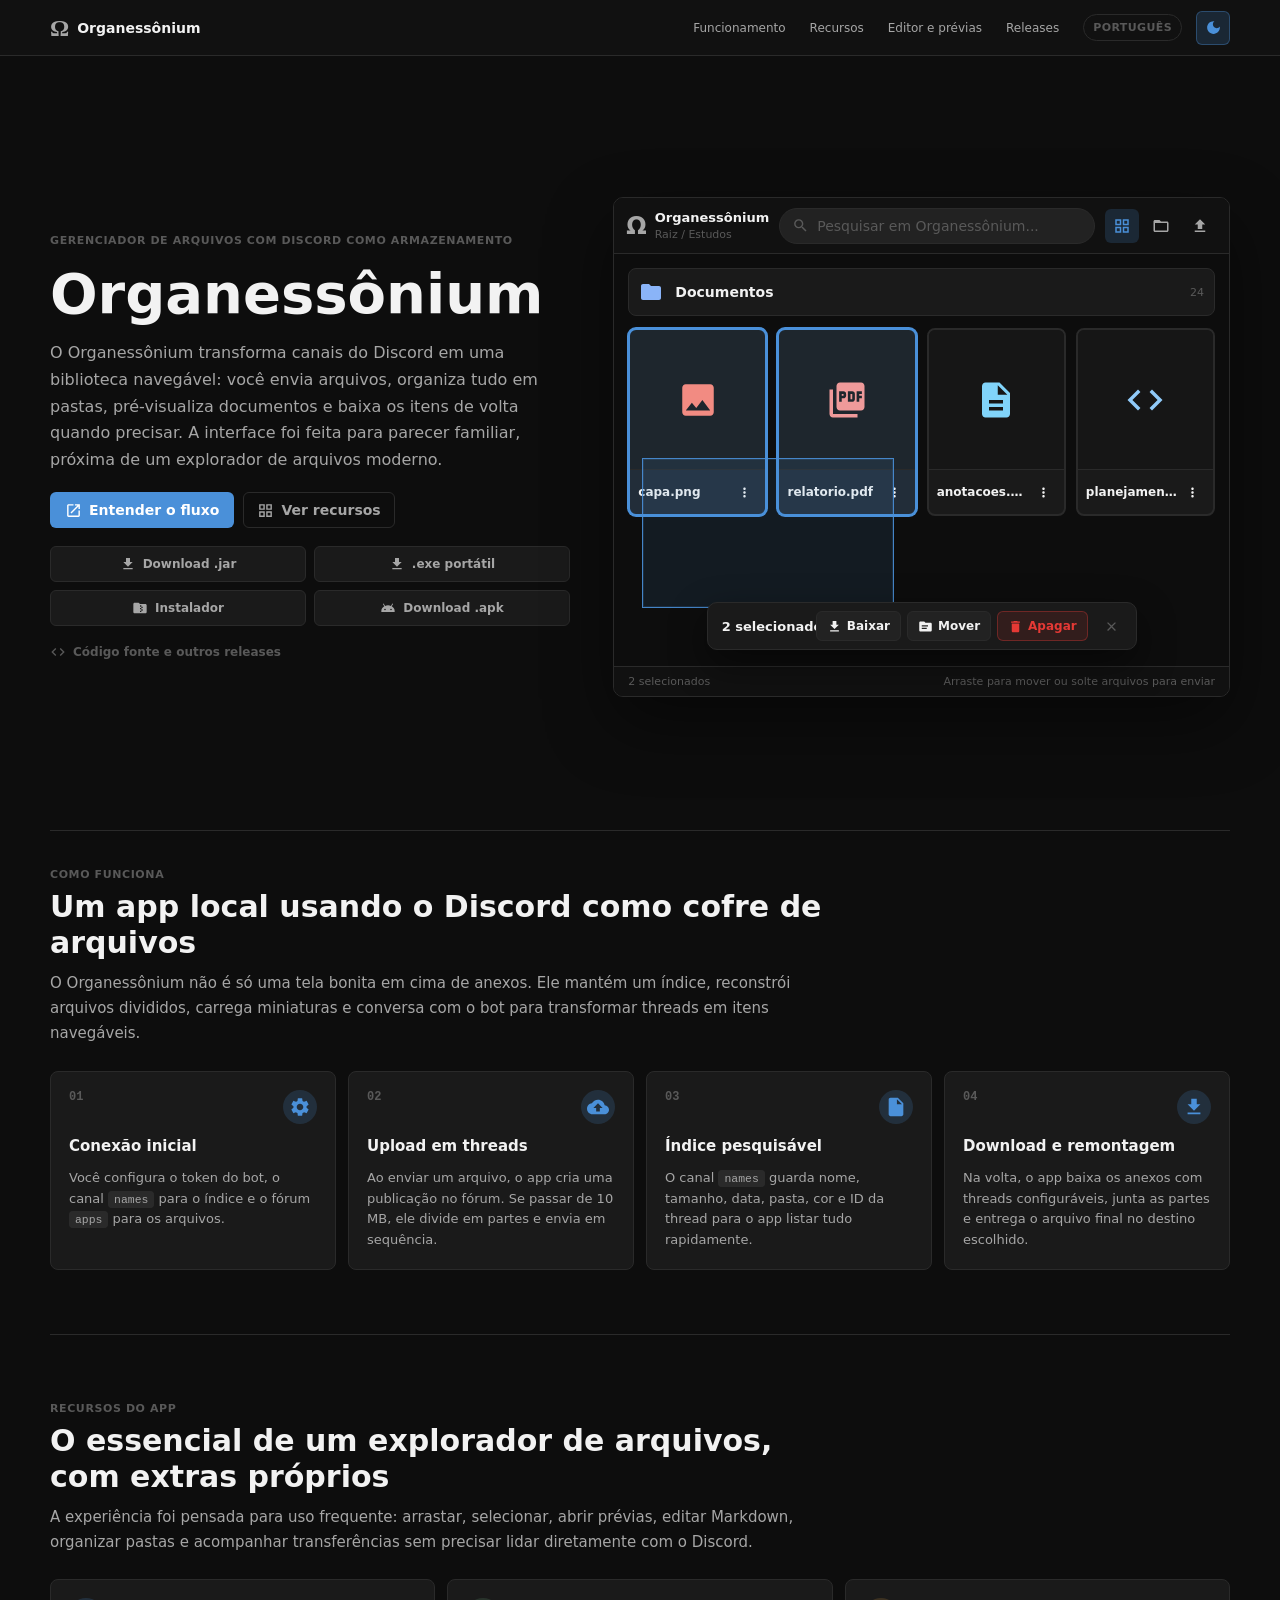
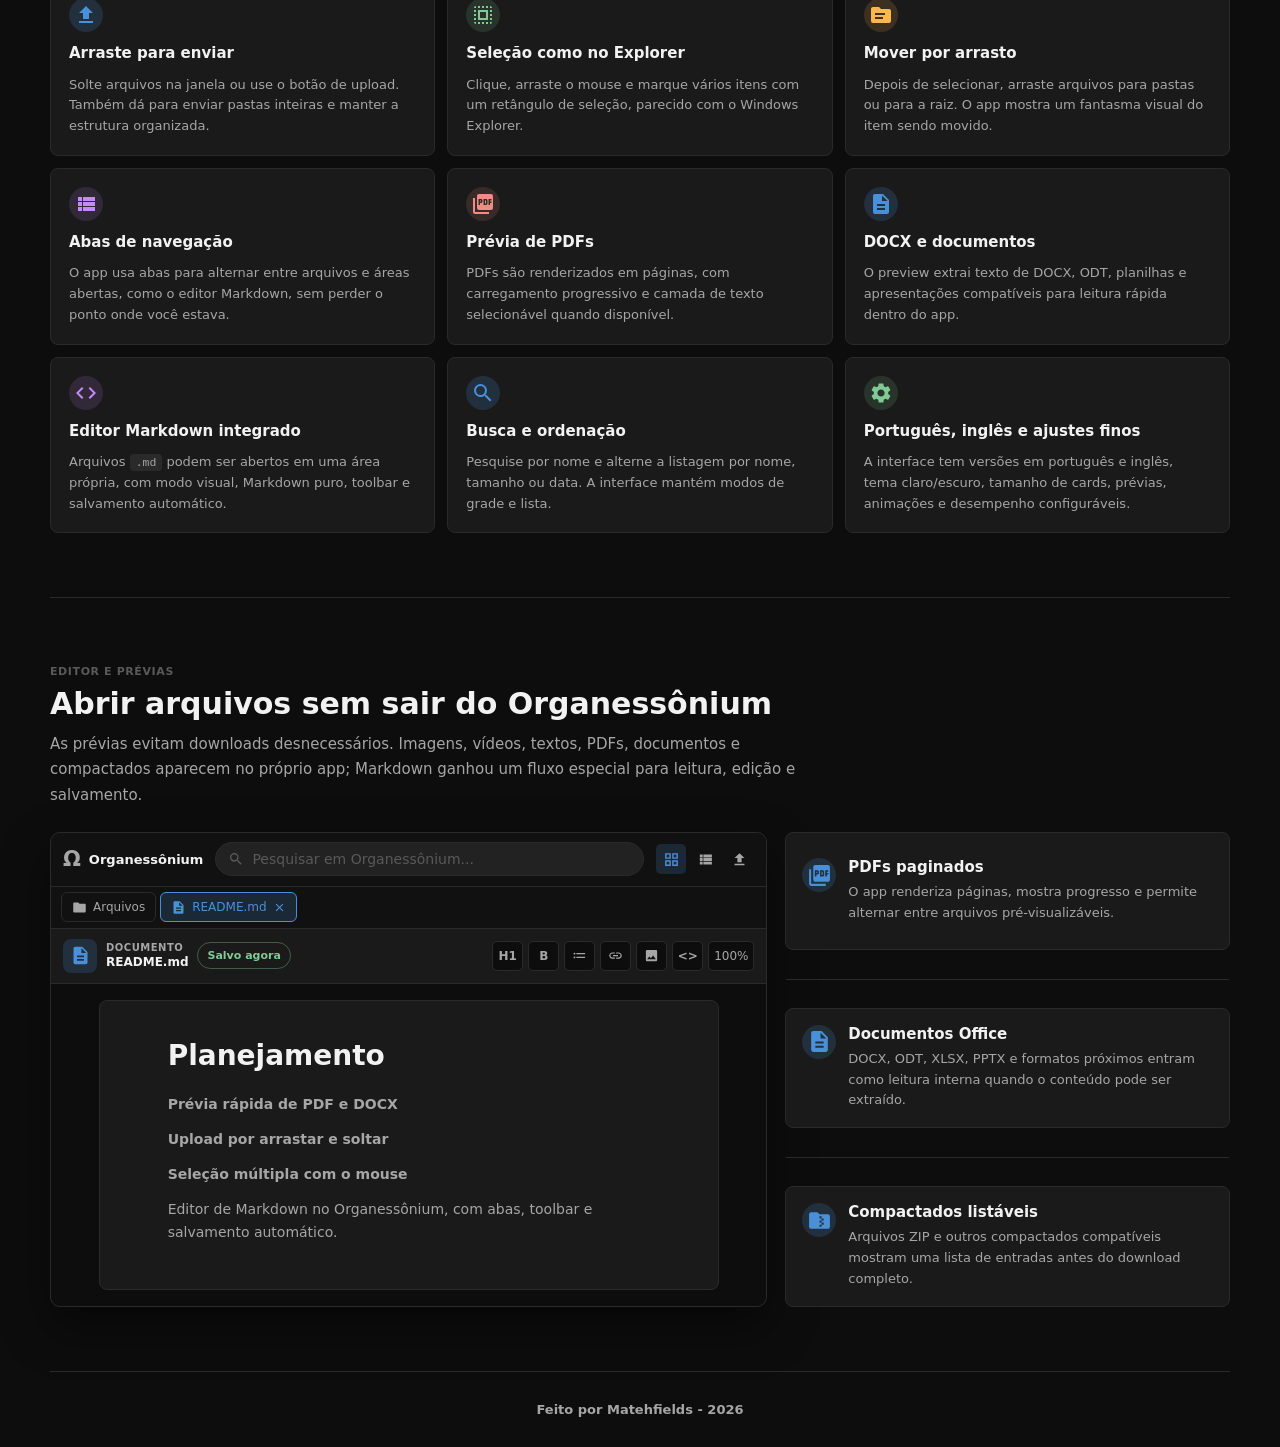
==== index.html @ 0681e3c3 "Add files via upload" ====
<!DOCTYPE html>
<html lang="pt-BR" data-theme="dark">
<head>
    <meta charset="UTF-8"/>
    <meta name="viewport" content="width=device-width, initial-scale=1"/>
    <title>Organessônium | Site oficial</title>
    <link rel="icon" type="image/png" href="images/logo.png"/>
    <link rel="stylesheet" href="css/style.css"/>
</head>
<body data-page="home">
<header class="site-topbar">
    <a class="site-brand" href="#inicio" aria-label="Organessônium">
        <span class="logo-omega">Ω</span>
        <span>Organessônium</span>
    </a>
    <nav class="site-nav" aria-label="Seções do site" data-i18n-attr="aria-label:navLabel">
        <a href="#funcionamento" data-i18n="navFlow">Funcionamento</a>
        <a href="#recursos" data-i18n="navFeatures">Recursos</a>
        <a href="#editor" data-i18n="navEditor">Editor e prévias</a>
        <a href="releases.html" data-i18n="navReleases">Releases</a>
    </nav>
    <button id="language-toggle" class="language-toggle" type="button" aria-label="Alternar idioma">
        <span data-i18n="languageButton">Português</span>
    </button>
    <button id="theme-toggle" class="theme-toggle-button" type="button" aria-label="Alternar tema" title="Alternar tema">
        <span data-icon="dark_mode" data-size="17"></span>
    </button>
</header>

<main id="inicio">
    <section class="hero-section" aria-labelledby="hero-title">
        <div class="hero-copy">
            <span class="eyebrow" data-i18n="heroEyebrow">Gerenciador de arquivos com Discord como armazenamento</span>
            <h1 id="hero-title">Organessônium</h1>
            <p class="hero-lede" data-i18n="heroLead">
                O Organessônium transforma canais do Discord em uma biblioteca navegável: você envia arquivos,
                organiza tudo em pastas, pré-visualiza documentos e baixa os itens de volta quando precisar.
                A interface foi feita para parecer familiar, próxima de um explorador de arquivos moderno.
            </p>
            <div class="hero-actions">
                <a class="btn-primary" href="#funcionamento">
                    <span data-icon="open_in_new" data-size="17"></span>
                    <span data-i18n="heroPrimary">Entender o fluxo</span>
                </a>
                <a class="btn-secondary" href="#recursos">
                    <span data-icon="grid_view" data-size="17"></span>
                    <span data-i18n="heroSecondary">Ver recursos</span>
                </a>
            </div>
            <div class="download-actions" aria-label="Downloads" data-i18n-attr="aria-label:downloadLabel">
                <a href="https://github.com/Matehfields/Organessonium/releases/latest/download/Organessonium.jar" download>
                    <span data-icon="download" data-size="16"></span>
                    <span data-i18n="downloadJar">Download .jar</span>
                </a>
                <a href="https://github.com/Matehfields/Organessonium/releases/latest/download/Organessonium.exe" download>
                    <span data-icon="download" data-size="16"></span>
                    <span data-i18n="downloadExe">.exe portátil</span>
                </a>
                <a href="https://github.com/Matehfields/Organessonium/releases/latest/download/Organessonium-installer.exe" download>
                    <span data-icon="folder_zip" data-size="16"></span>
                    <span data-i18n="downloadInstaller">Instalador</span>
                </a>
                <a href="https://github.com/Matehfields/Organessonium/releases/latest/download/Organessonium.apk" download>
                    <span data-icon="android" data-size="16"></span>
                    <span data-i18n="downloadApk">Download .apk</span>
                </a>
            </div>
            <a class="download-more-link" href="releases.html">
                <span data-icon="code" data-size="16"></span>
                <span data-i18n="releaseMoreLink">Código fonte e outros releases</span>
            </a>
        </div>

        <div class="site-product-shot" aria-label="Prévia simplificada da interface do Organessônium" data-i18n-attr="aria-label:mockLabel">
            <div class="site-mock-topbar">
                <div class="site-mock-brand">
                    <span class="logo-omega">Ω</span>
                    <div>
                        <strong>Organessônium</strong>
                        <span data-i18n="mockPath">Raiz / Estudos</span>
                    </div>
                </div>
                <div class="site-mock-search">
                    <span data-icon="search" data-size="17"></span>
                    <span data-i18n="mockSearch">Pesquisar em Organessônium...</span>
                </div>
                <div class="site-mock-actions">
                    <span data-icon="grid_view" data-size="18"></span>
                    <span data-icon="folder_open" data-size="18"></span>
                    <span data-icon="upload" data-size="18"></span>
                </div>
            </div>
            <div class="site-mock-body">
                <div class="site-folder-chip" style="--folder-color:#8AB4F8">
                    <span data-icon="folder" data-size="24"></span>
                    <span data-i18n="mockFolder">Documentos</span>
                    <small>24</small>
                </div>
                <div class="site-selection-box" aria-hidden="true"></div>
                <div class="site-file-grid">
                    <article class="site-file-tile site-selected">
                        <div class="site-tile-icon site-image-icon"><span data-icon="image" data-size="42"></span></div>
                        <footer><span>capa.png</span><span data-icon="more_vert" data-size="15"></span></footer>
                    </article>
                    <article class="site-file-tile site-selected">
                        <div class="site-tile-icon site-pdf-icon"><span data-icon="picture_as_pdf" data-size="42"></span></div>
                        <footer><span>relatorio.pdf</span><span data-icon="more_vert" data-size="15"></span></footer>
                    </article>
                    <article class="site-file-tile">
                        <div class="site-tile-icon site-doc-icon"><span data-icon="description" data-size="42"></span></div>
                        <footer><span>anotacoes.docx</span><span data-icon="more_vert" data-size="15"></span></footer>
                    </article>
                    <article class="site-file-tile">
                        <div class="site-tile-icon site-code-icon"><span data-icon="code" data-size="42"></span></div>
                        <footer><span>planejamento.md</span><span data-icon="more_vert" data-size="15"></span></footer>
                    </article>
                </div>
                <div class="site-selection-bar" aria-label="Barra de seleção">
                    <span class="site-selection-count" data-i18n="mockSelected">2 selecionados</span>
                    <div class="site-selection-actions">
                        <button type="button"><span data-icon="download" data-size="15"></span><span data-i18n="mockDownload">Baixar</span></button>
                        <button type="button"><span data-icon="drive_file_move" data-size="15"></span><span data-i18n="mockMove">Mover</span></button>
                        <button class="site-danger" type="button"><span data-icon="delete" data-size="15"></span><span data-i18n="mockDelete">Apagar</span></button>
                    </div>
                    <button class="site-selection-close" type="button" aria-label="Limpar seleção" data-i18n-attr="aria-label:mockClear"><span data-icon="close" data-size="15"></span></button>
                </div>
            </div>
            <div class="site-mock-status">
                <span data-i18n="mockStatusLeft">2 selecionados</span>
                <span data-i18n="mockStatusRight">Arraste para mover ou solte arquivos para enviar</span>
            </div>
        </div>
    </section>

    <section id="funcionamento" class="content-band" aria-labelledby="flow-title">
        <div class="section-heading">
            <span class="eyebrow" data-i18n="flowEyebrow">Como funciona</span>
            <h2 id="flow-title" data-i18n="flowTitle">Um app local usando o Discord como cofre de arquivos</h2>
            <p data-i18n="flowLead">
                O Organessônium não é só uma tela bonita em cima de anexos. Ele mantém um índice, reconstrói
                arquivos divididos, carrega miniaturas e conversa com o bot para transformar threads em itens navegáveis.
            </p>
        </div>
        <div class="flow-grid">
            <article class="flow-step">
                <span class="step-number">01</span>
                <span class="step-icon" data-icon="settings" data-size="22"></span>
                <h3 data-i18n="flow1Title">Conexão inicial</h3>
                <p data-i18n-html="flow1Text">Você configura o token do bot, o canal <code>names</code> para o índice e o fórum <code>apps</code> para os arquivos.</p>
            </article>
            <article class="flow-step">
                <span class="step-number">02</span>
                <span class="step-icon" data-icon="cloud_upload" data-size="22"></span>
                <h3 data-i18n="flow2Title">Upload em threads</h3>
                <p data-i18n="flow2Text">Ao enviar um arquivo, o app cria uma publicação no fórum. Se passar de 10 MB, ele divide em partes e envia em sequência.</p>
            </article>
            <article class="flow-step">
                <span class="step-number">03</span>
                <span class="step-icon" data-icon="insert_drive_file" data-size="22"></span>
                <h3 data-i18n="flow3Title">Índice pesquisável</h3>
                <p data-i18n-html="flow3Text">O canal <code>names</code> guarda nome, tamanho, data, pasta, cor e ID da thread para o app listar tudo rapidamente.</p>
            </article>
            <article class="flow-step">
                <span class="step-number">04</span>
                <span class="step-icon" data-icon="download" data-size="22"></span>
                <h3 data-i18n="flow4Title">Download e remontagem</h3>
                <p data-i18n="flow4Text">Na volta, o app baixa os anexos com threads configuráveis, junta as partes e entrega o arquivo final no destino escolhido.</p>
            </article>
        </div>
    </section>

    <section id="recursos" class="content-band" aria-labelledby="features-title">
        <div class="section-heading">
            <span class="eyebrow" data-i18n="featuresEyebrow">Recursos do app</span>
            <h2 id="features-title" data-i18n="featuresTitle">O essencial de um explorador de arquivos, com extras próprios</h2>
            <p data-i18n="featuresLead">
                A experiência foi pensada para uso frequente: arrastar, selecionar, abrir prévias, editar Markdown,
                organizar pastas e acompanhar transferências sem precisar lidar diretamente com o Discord.
            </p>
        </div>
        <div class="feature-grid">
            <article class="feature-card">
                <span class="feature-icon" data-icon="upload" data-size="24"></span>
                <h3 data-i18n="featureUploadTitle">Arraste para enviar</h3>
                <p data-i18n="featureUploadText">Solte arquivos na janela ou use o botão de upload. Também dá para enviar pastas inteiras e manter a estrutura organizada.</p>
            </article>
            <article class="feature-card">
                <span class="feature-icon green" data-icon="select_all" data-size="24"></span>
                <h3 data-i18n="featureSelectTitle">Seleção como no Explorer</h3>
                <p data-i18n="featureSelectText">Clique, arraste o mouse e marque vários itens com um retângulo de seleção, parecido com o Windows Explorer.</p>
            </article>
            <article class="feature-card">
                <span class="feature-icon amber" data-icon="drive_file_move" data-size="24"></span>
                <h3 data-i18n="featureMoveTitle">Mover por arrasto</h3>
                <p data-i18n="featureMoveText">Depois de selecionar, arraste arquivos para pastas ou para a raiz. O app mostra um fantasma visual do item sendo movido.</p>
            </article>
            <article class="feature-card">
                <span class="feature-icon purple" data-icon="view_list" data-size="24"></span>
                <h3 data-i18n="featureTabsTitle">Abas de navegação</h3>
                <p data-i18n="featureTabsText">O app usa abas para alternar entre arquivos e áreas abertas, como o editor Markdown, sem perder o ponto onde você estava.</p>
            </article>
            <article class="feature-card">
                <span class="feature-icon coral" data-icon="picture_as_pdf" data-size="24"></span>
                <h3 data-i18n="featurePdfTitle">Prévia de PDFs</h3>
                <p data-i18n="featurePdfText">PDFs são renderizados em páginas, com carregamento progressivo e camada de texto selecionável quando disponível.</p>
            </article>
            <article class="feature-card">
                <span class="feature-icon" data-icon="description" data-size="24"></span>
                <h3 data-i18n="featureDocTitle">DOCX e documentos</h3>
                <p data-i18n="featureDocText">O preview extrai texto de DOCX, ODT, planilhas e apresentações compatíveis para leitura rápida dentro do app.</p>
            </article>
            <article class="feature-card">
                <span class="feature-icon purple" data-icon="code" data-size="24"></span>
                <h3 data-i18n="featureMarkdownTitle">Editor Markdown integrado</h3>
                <p data-i18n-html="featureMarkdownText">Arquivos <code>.md</code> podem ser abertos em uma área própria, com modo visual, Markdown puro, toolbar e salvamento automático.</p>
            </article>
            <article class="feature-card">
                <span class="feature-icon" data-icon="search" data-size="24"></span>
                <h3 data-i18n="featureSearchTitle">Busca e ordenação</h3>
                <p data-i18n="featureSearchText">Pesquise por nome e alterne a listagem por nome, tamanho ou data. A interface mantém modos de grade e lista.</p>
            </article>
            <article class="feature-card">
                <span class="feature-icon green" data-icon="settings" data-size="24"></span>
                <h3 data-i18n="featureLanguageTitle">Português, inglês e ajustes finos</h3>
                <p data-i18n="featureLanguageText">A interface tem versões em português e inglês, tema claro/escuro, tamanho de cards, prévias, animações e desempenho configuráveis.</p>
            </article>
        </div>
    </section>

    <section id="editor" class="content-band editor-band" aria-labelledby="editor-title">
        <div class="section-heading">
            <span class="eyebrow" data-i18n="editorEyebrow">Editor e prévias</span>
            <h2 id="editor-title" data-i18n="editorTitle">Abrir arquivos sem sair do Organessônium</h2>
            <p data-i18n="editorLead">
                As prévias evitam downloads desnecessários. Imagens, vídeos, textos, PDFs, documentos e compactados aparecem no próprio app;
                Markdown ganhou um fluxo especial para leitura, edição e salvamento.
            </p>
        </div>
        <div class="site-editor-layout">
            <div class="site-editor-preview">
                <div class="site-editor-appbar">
                    <div class="site-editor-brand">
                        <span class="logo-omega">Ω</span>
                        <strong>Organessônium</strong>
                    </div>
                    <div class="site-editor-search">
                        <span data-icon="search" data-size="16"></span>
                        <span data-i18n="editorSearch">Pesquisar em Organessônium...</span>
                    </div>
                    <div class="site-editor-actions">
                        <span data-icon="grid_view" data-size="17"></span>
                        <span data-icon="view_list" data-size="17"></span>
                        <span data-icon="upload" data-size="17"></span>
                    </div>
                </div>
                <div class="site-editor-tabs">
                    <button type="button"><span data-icon="folder" data-size="15"></span><span data-i18n="editorTabFiles">Arquivos</span></button>
                    <button class="site-tab-active" type="button"><span data-icon="description" data-size="15"></span><span>README.md</span><span data-icon="close" data-size="13"></span></button>
                </div>
                <div class="site-editor-docbar">
                    <div class="site-editor-doc-meta">
                        <span class="site-editor-doc-icon" data-icon="description" data-size="21"></span>
                        <div>
                            <small data-i18n="editorDocumentLabel">Documento</small>
                            <strong>README.md</strong>
                        </div>
                        <span class="site-editor-save" data-i18n="editorSaved">Salvo agora</span>
                    </div>
                    <div class="site-editor-toolbar">
                        <button type="button" aria-label="Título" title="Título" data-i18n-attr="aria-label:editorTitleGroup,title:editorTitleGroup">H1</button>
                        <button type="button" aria-label="Negrito" title="Negrito" data-i18n-attr="aria-label:editorBold,title:editorBold">B</button>
                        <button type="button" aria-label="Lista" title="Lista" data-i18n-attr="aria-label:editorList,title:editorList">
                            <span data-icon="format_list_bulleted" data-size="15"></span>
                        </button>
                        <button type="button" aria-label="Link" title="Link">
                            <span data-icon="link" data-size="15"></span>
                        </button>
                        <button type="button" aria-label="Imagem" title="Imagem" data-i18n-attr="aria-label:editorImage,title:editorImage">
                            <span data-icon="image" data-size="15"></span>
                        </button>
                        <button type="button" aria-label="Código" title="Código" data-i18n-attr="aria-label:editorCode,title:editorCode">&lt;&gt;</button>
                        <span class="site-editor-zoom">100%</span>
                    </div>
                </div>
                <div class="site-editor-workspace">
                    <article class="site-markdown-page">
                        <h3 data-i18n="markdownSampleTitle">Organessônium - WIP</h3>
                        <p><strong data-i18n="markdownSampleItem1">Prévia rápida de PDF e DOCX</strong></p>
                        <p><strong data-i18n="markdownSampleItem2">Upload por arrastar e soltar</strong></p>
                        <p><strong data-i18n="markdownSampleItem3">Seleção múltipla com o mouse</strong></p>
                        <p data-i18n="markdownSampleBody">Editor de Markdown no Organessônium, com abas, toolbar e salvamento automático.</p>
                    </article>
                </div>
            </div>
            <div class="site-preview-list">
                <article>
                    <span data-icon="picture_as_pdf" data-size="25"></span>
                    <div>
                        <h3 data-i18n="previewPdfTitle">PDFs paginados</h3>
                        <p data-i18n="previewPdfText">O app renderiza páginas, mostra progresso e permite alternar entre arquivos pré-visualizáveis.</p>
                    </div>
                </article>
                <article>
                    <span data-icon="description" data-size="25"></span>
                    <div>
                        <h3 data-i18n="previewDocTitle">Documentos Office</h3>
                        <p data-i18n="previewDocText">DOCX, ODT, XLSX, PPTX e formatos próximos entram como leitura interna quando o conteúdo pode ser extraído.</p>
                    </div>
                </article>
                <article>
                    <span data-icon="folder_zip" data-size="25"></span>
                    <div>
                        <h3 data-i18n="previewArchiveTitle">Compactados listáveis</h3>
                        <p data-i18n="previewArchiveText">Arquivos ZIP e outros compactados compatíveis mostram uma lista de entradas antes do download completo.</p>
                    </div>
                </article>
            </div>
        </div>
    </section>
</main>

<footer class="site-footer">
    <span>Feito por Matehfields - 2026</span>
</footer>

<script src="js/icons.js"></script>
<script src="js/script.js"></script>
</body>
</html>
---- css/style.css ----
*,*::before,*::after{box-sizing:border-box;margin:0;padding:0;}

:root{
    --bg:#0D0D0D;
    --surface:#1a1a1a;
    --surface2:#222;
    --surface3:#2a2a2a;
    --border:#2a2a2a;
    --border-hover:#444;
    --text-primary:#F2F2F2;
    --text-secondary:#A6A6A6;
    --text-muted:#595959;
    --accent:#4A90D9;
    --accent-dim:rgba(74,144,217,.18);
    --card-bg:#1a1a1a;
    --thumb-bg:#161616;
    --topbar-bg:#111;
    --shadow:rgba(0,0,0,.46);
    --max-width:1180px;
}

[data-theme="light"]{
    --bg:#f8f9fa;
    --surface:#fff;
    --surface2:#f1f3f4;
    --surface3:#e8eaed;
    --border:#e0e0e0;
    --border-hover:#bbb;
    --text-primary:#202124;
    --text-secondary:#5f6368;
    --text-muted:#8b9098;
    --accent:#1a73e8;
    --accent-dim:rgba(26,115,232,.11);
    --card-bg:#fff;
    --thumb-bg:#f1f3f4;
    --topbar-bg:#fff;
    --shadow:rgba(60,64,67,.18);
}

html{scroll-behavior:smooth;background:var(--bg);}
body{
    min-height:100vh;
    background:var(--bg);
    color:var(--text-primary);
    font-family:'Segoe UI',system-ui,sans-serif;
    font-size:14px;
    -webkit-font-smoothing:antialiased;
}
button,a{font:inherit;}
a{color:inherit;text-decoration:none;}
code{
    background:var(--surface3);
    border:1px solid var(--border);
    border-radius:4px;
    color:var(--text-secondary);
    font-family:'Cascadia Code','Consolas',monospace;
    font-size:.88em;
    padding:1px 5px;
}
.svg-icon{display:block;flex-shrink:0;}

.site-topbar{
    position:sticky;
    top:0;
    z-index:20;
    min-height:56px;
    display:flex;
    align-items:center;
    gap:14px;
    padding:0 max(16px,calc((100vw - var(--max-width))/2));
    background:var(--topbar-bg);
    border-bottom:1px solid var(--border);
}
.site-brand{
    display:flex;
    align-items:center;
    gap:8px;
    min-width:0;
    font-weight:800;
    white-space:nowrap;
}
.logo-omega{
    color:var(--text-secondary);
    font-family:Georgia,serif;
    font-size:24px;
    font-weight:900;
    line-height:1;
}
.site-nav{
    display:flex;
    align-items:center;
    gap:4px;
    margin-left:auto;
}
.site-nav a{
    border-radius:6px;
    color:var(--text-secondary);
    font-size:12px;
    padding:8px 10px;
    transition:background .15s,color .15s;
}
.site-nav a:hover{background:var(--surface2);color:var(--text-primary);}
.site-nav a.active{
    background:var(--accent-dim);
    color:var(--accent);
}
.language-toggle{
    border:1px solid var(--border);
    border-radius:999px;
    background:transparent;
    color:var(--text-muted);
    cursor:pointer;
    font-size:11px;
    font-weight:700;
    letter-spacing:.4px;
    padding:6px 9px;
    text-transform:uppercase;
    white-space:nowrap;
    transition:background .15s,color .15s,border-color .15s;
}
.language-toggle:hover{background:var(--surface2);border-color:var(--border-hover);color:var(--text-secondary);}
.theme-toggle-button{
    width:34px;
    height:34px;
    display:flex;
    align-items:center;
    justify-content:center;
    border:1px solid var(--border);
    border-radius:6px;
    background:transparent;
    color:var(--text-muted);
    cursor:pointer;
    transition:background .15s,color .15s;
}
.theme-toggle-button:hover{background:var(--surface2);color:var(--text-secondary);}
[data-theme="dark"] .theme-toggle-button{background:var(--accent-dim);color:var(--accent);border-color:rgba(74,144,217,.35);}
[data-theme="light"] .theme-toggle-button{background:transparent;color:var(--text-muted);}

.hero-section{
    width:min(var(--max-width),calc(100% - 32px));
    min-height:calc(100vh - 126px);
    margin:0 auto;
    padding:42px 0 34px;
    display:grid;
    grid-template-columns:minmax(0,.92fr) minmax(420px,1.08fr);
    gap:38px;
    align-items:center;
}
.hero-copy{
    display:flex;
    flex-direction:column;
    align-items:flex-start;
    gap:18px;
}
.eyebrow{
    color:var(--text-muted);
    font-size:11px;
    font-weight:800;
    letter-spacing:.6px;
    text-transform:uppercase;
}
h1{
    font-size:56px;
    font-weight:850;
    line-height:1.02;
    letter-spacing:0;
}
.hero-lede{
    max-width:640px;
    color:var(--text-secondary);
    font-size:16px;
    line-height:1.68;
}
.hero-actions{
    display:flex;
    flex-wrap:wrap;
    gap:9px;
}
.download-actions{
    display:grid;
    grid-template-columns:repeat(2,minmax(0,1fr));
    gap:8px;
    width:min(520px,100%);
}
.download-actions a{
    min-height:36px;
    display:flex;
    align-items:center;
    justify-content:center;
    gap:7px;
    border:1px solid var(--border);
    border-radius:6px;
    background:var(--surface);
    color:var(--text-secondary);
    font-size:12px;
    font-weight:700;
    padding:0 11px;
    transition:background .15s,border-color .15s,color .15s;
}
.download-actions a:hover{
    background:var(--surface2);
    border-color:var(--border-hover);
    color:var(--text-primary);
}
.download-more-link{
    display:inline-flex;
    align-items:center;
    gap:7px;
    color:var(--text-muted);
    font-size:12px;
    font-weight:700;
    transition:color .15s;
}
.download-more-link:hover{color:var(--accent);}
.btn-primary,.btn-secondary{
    min-height:36px;
    display:inline-flex;
    align-items:center;
    justify-content:center;
    gap:7px;
    border-radius:6px;
    cursor:pointer;
    font-weight:700;
}
.btn-primary{
    border:0;
    background:var(--accent);
    color:#fff;
    padding:0 15px;
}
.btn-primary:hover{filter:brightness(1.12);}
.btn-secondary{
    border:1px solid var(--border);
    background:transparent;
    color:var(--text-secondary);
    padding:0 13px;
}
.btn-secondary:hover{background:var(--surface2);border-color:var(--border-hover);color:var(--text-primary);}

.site-product-shot,
.site-product-shot *,
.site-editor-preview,
.site-editor-preview *,
.site-preview-list,
.site-preview-list *{
    box-sizing:border-box;
}
.site-product-shot :where(article,div,span,small,strong,footer,button),
.site-editor-preview :where(article,div,span,small,strong,button,h3,p),
.site-preview-list :where(article,div,span,h3,p){
    font-family:'Segoe UI',system-ui,sans-serif;
    letter-spacing:0;
}
.site-product-shot{
    position:relative;
    min-height:500px;
    border:1px solid var(--border);
    border-radius:10px;
    background:var(--bg);
    box-shadow:0 26px 68px var(--shadow);
    overflow:hidden;
}
.site-mock-topbar{
    height:56px;
    display:grid;
    grid-template-columns:auto minmax(180px,1fr) auto;
    gap:10px;
    align-items:center;
    background:var(--topbar-bg);
    border-bottom:1px solid var(--border);
    padding:0 12px;
}
.site-mock-brand{
    display:flex;
    align-items:center;
    gap:8px;
    min-width:0;
}
.site-mock-brand div{min-width:0;display:flex;flex-direction:column;gap:2px;}
.site-mock-brand strong{font-size:13px;line-height:1.2;overflow:hidden;text-overflow:ellipsis;white-space:nowrap;}
.site-mock-brand span:not(.logo-omega){color:var(--text-muted);font-size:11px;overflow:hidden;text-overflow:ellipsis;white-space:nowrap;}
.site-mock-search{
    min-width:0;
    height:36px;
    display:flex;
    align-items:center;
    gap:8px;
    border:1px solid var(--border);
    border-radius:24px;
    background:var(--surface2);
    color:var(--text-muted);
    padding:0 12px;
}
.site-mock-search span:last-child{overflow:hidden;text-overflow:ellipsis;white-space:nowrap;}
.site-mock-actions{display:flex;align-items:center;gap:5px;color:var(--text-secondary);}
.site-mock-actions > span{
    width:34px;
    height:34px;
    display:flex;
    align-items:center;
    justify-content:center;
    border-radius:6px;
}
.site-mock-actions > span:nth-child(1){background:var(--accent-dim);color:var(--accent);}
.site-mock-body{
    position:relative;
    min-height:414px;
    padding:14px 14px 104px;
}
.site-folder-chip{
    height:48px;
    display:grid;
    grid-template-columns:28px minmax(0,1fr) auto;
    align-items:center;
    gap:8px;
    border:1px solid var(--border);
    border-radius:8px;
    background:var(--card-bg);
    padding:0 10px;
    margin-bottom:12px;
}
.site-folder-chip svg{color:var(--folder-color);}
.site-folder-chip span:nth-child(2){font-weight:700;overflow:hidden;text-overflow:ellipsis;white-space:nowrap;}
.site-folder-chip small{color:var(--text-muted);font-size:11px;}
.site-file-grid{
    position:relative;
    z-index:1;
    display:grid;
    grid-template-columns:repeat(4,minmax(0,1fr));
    gap:10px;
}
.site-file-tile{
    min-width:0;
    height:188px;
    display:flex;
    flex-direction:column;
    border:2px solid var(--border);
    border-radius:8px;
    background:var(--card-bg);
    overflow:hidden;
}
.site-file-tile.site-selected{
    border-color:var(--accent);
    background:var(--card-bg);
    box-shadow:0 0 0 1px var(--accent);
}
.site-file-tile.site-selected .site-tile-icon{background:rgba(74,144,217,.10);}
.site-file-tile.site-selected footer{background:rgba(74,144,217,.16);}
.site-tile-icon{
    flex:1;
    display:flex;
    align-items:center;
    justify-content:center;
    background:var(--thumb-bg);
    border-bottom:1px solid var(--border);
}
.site-image-icon{color:#F28B82;}
.site-pdf-icon{color:#EF9A9A;}
.site-doc-icon{color:#81D4FA;}
.site-code-icon{color:#90CAF9;}
.site-file-tile footer{
    height:44px;
    min-height:44px;
    display:grid;
    grid-template-columns:minmax(0,1fr) 20px;
    align-items:center;
    gap:6px;
    padding:0 8px;
}
.site-file-tile footer span:first-child{
    min-width:0;
    overflow:hidden;
    text-overflow:ellipsis;
    white-space:nowrap;
    font-size:12px;
    font-weight:600;
}
.site-selection-box{
    position:absolute;
    z-index:2;
    left:28px;
    top:204px;
    width:252px;
    height:150px;
    border:1px solid rgba(74,144,217,.9);
    background:rgba(74,144,217,.10);
    box-shadow:0 0 0 1px rgba(74,144,217,.16) inset;
    pointer-events:none;
}
.site-selection-bar{
    position:absolute;
    left:50%;
    bottom:18px;
    transform:translateX(-50%);
    z-index:4;
    width:min(430px,calc(100% - 28px));
    min-height:48px;
    display:grid;
    grid-template-columns:minmax(0,1fr) auto 28px;
    align-items:center;
    gap:10px;
    border:1px solid var(--border);
    border-radius:10px;
    background:var(--surface);
    box-shadow:0 14px 38px var(--shadow);
    padding:8px 10px 8px 14px;
}
.site-selection-count{
    min-width:0;
    color:var(--text-primary);
    font-size:13px;
    font-weight:700;
    white-space:nowrap;
}
.site-selection-actions{
    display:flex;
    align-items:center;
    gap:6px;
}
.site-selection-actions button{
    height:30px;
    display:flex;
    align-items:center;
    justify-content:center;
    gap:5px;
    border:1px solid var(--border);
    border-radius:6px;
    background:var(--surface2);
    color:var(--text-primary);
    cursor:default;
    font-size:12px;
    font-weight:600;
    padding:0 10px;
}
.site-selection-actions .site-danger{color:#e53935;background:rgba(229,57,53,.12);border-color:rgba(229,57,53,.34);}
.site-selection-close{
    width:28px;
    height:28px;
    display:flex;
    align-items:center;
    justify-content:center;
    border:0;
    border-radius:50%;
    background:transparent;
    color:var(--text-muted);
    cursor:default;
}
.site-mock-status{
    position:absolute;
    left:0;
    right:0;
    bottom:0;
    height:30px;
    display:flex;
    align-items:center;
    justify-content:space-between;
    gap:12px;
    padding:0 14px;
    background:var(--topbar-bg);
    border-top:1px solid var(--border);
    color:var(--text-muted);
    font-size:11px;
}

.content-band{
    width:min(var(--max-width),calc(100% - 32px));
    margin:0 auto;
    padding:64px 0;
    border-top:1px solid var(--border);
}
.hero-section + .content-band{padding-top:34px;}
.section-heading{
    max-width:790px;
    margin-bottom:24px;
}
.section-heading h2{
    font-size:30px;
    font-weight:800;
    line-height:1.2;
    letter-spacing:0;
    margin:8px 0 10px;
}
.section-heading p{
    color:var(--text-secondary);
    font-size:15px;
    line-height:1.68;
}
.flow-grid{
    display:grid;
    grid-template-columns:repeat(4,minmax(0,1fr));
    gap:12px;
}
.flow-step,.feature-card{
    min-width:0;
    border:1px solid var(--border);
    border-radius:8px;
    background:var(--surface);
    padding:18px;
}
.flow-step{
    display:grid;
    grid-template-columns:minmax(0,1fr) 34px;
    gap:12px;
    align-content:start;
}
.step-number{
    color:var(--text-muted);
    font-family:'Cascadia Code','Consolas',monospace;
    font-size:12px;
    font-weight:800;
}
.step-icon,.feature-icon{
    width:34px;
    height:34px;
    display:flex;
    align-items:center;
    justify-content:center;
    border-radius:50%;
    background:var(--accent-dim);
    color:var(--accent);
}
.feature-icon.green{background:rgba(129,201,149,.14);color:#81C995;}
.feature-icon.amber{background:rgba(255,183,77,.15);color:#FFB74D;}
.feature-icon.coral{background:rgba(242,139,130,.14);color:#F28B82;}
.feature-icon.purple{background:rgba(197,138,249,.13);color:#C58AF9;}
.flow-step h3,.feature-card h3{
    color:var(--text-primary);
    font-size:15px;
    line-height:1.35;
}
.flow-step h3,.flow-step p{grid-column:1 / -1;}
.flow-step p,.feature-card p{
    color:var(--text-secondary);
    font-size:13px;
    line-height:1.6;
}
.feature-grid{
    display:grid;
    grid-template-columns:repeat(3,minmax(0,1fr));
    gap:12px;
}
.feature-card{
    display:flex;
    flex-direction:column;
    gap:11px;
}

.site-editor-layout{
    display:grid;
    grid-template-columns:minmax(420px,1fr) minmax(300px,.62fr);
    gap:18px;
    align-items:stretch;
}
.site-editor-preview{
    border:1px solid var(--border);
    border-radius:10px;
    background:var(--surface);
    box-shadow:0 20px 50px var(--shadow);
    overflow:hidden;
    min-height:438px;
    display:flex;
    flex-direction:column;
}
.site-editor-appbar{
    height:54px;
    display:grid;
    grid-template-columns:auto minmax(180px,1fr) auto;
    align-items:center;
    gap:12px;
    padding:0 12px;
    background:var(--topbar-bg);
    border-bottom:1px solid var(--border);
}
.site-editor-brand{
    display:flex;
    align-items:center;
    gap:8px;
    font-size:13px;
    font-weight:800;
}
.site-editor-brand .logo-omega{font-size:21px;}
.site-editor-search{
    min-width:0;
    height:34px;
    display:flex;
    align-items:center;
    gap:8px;
    border:1px solid var(--border);
    border-radius:22px;
    background:var(--surface2);
    color:var(--text-muted);
    padding:0 12px;
}
.site-editor-search span:last-child{overflow:hidden;text-overflow:ellipsis;white-space:nowrap;}
.site-editor-actions{
    display:flex;
    align-items:center;
    gap:4px;
    color:var(--text-secondary);
}
.site-editor-actions span{
    width:30px;
    height:30px;
    display:flex;
    align-items:center;
    justify-content:center;
    border-radius:5px;
}
.site-editor-actions span:first-child{background:var(--accent-dim);color:var(--accent);}
.site-editor-tabs{
    height:42px;
    display:flex;
    align-items:center;
    gap:4px;
    padding:0 10px;
    border-bottom:1px solid var(--border);
    background:var(--topbar-bg);
}
.site-editor-tabs button{
    height:30px;
    display:flex;
    align-items:center;
    gap:6px;
    border:1px solid var(--border);
    border-radius:6px;
    background:transparent;
    color:var(--text-secondary);
    padding:0 10px;
    cursor:default;
    font-size:12px;
}
.site-editor-tabs button.site-tab-active{border-color:var(--accent);background:var(--accent-dim);color:var(--accent);}
.site-editor-docbar{
    display:grid;
    grid-template-columns:minmax(0,1fr) auto;
    align-items:center;
    gap:12px;
    padding:10px 12px;
    border-bottom:1px solid var(--border);
    background:var(--surface);
}
.site-editor-doc-meta{
    min-width:0;
    display:flex;
    align-items:center;
    gap:9px;
}
.site-editor-doc-icon{
    width:34px;
    height:34px;
    display:flex;
    align-items:center;
    justify-content:center;
    border-radius:8px;
    background:var(--accent-dim);
    color:var(--accent);
}
.site-editor-doc-meta div{
    min-width:0;
    display:flex;
    flex-direction:column;
    gap:2px;
}
.site-editor-doc-meta small{
    color:var(--text-secondary);
    font-size:10px;
    font-weight:800;
    letter-spacing:.5px;
    text-transform:uppercase;
}
.site-editor-doc-meta strong{
    max-width:88px;
    overflow:hidden;
    text-overflow:ellipsis;
    white-space:nowrap;
    font-size:12px;
}
.site-editor-save{
    border:1px solid rgba(129,201,149,.38);
    border-radius:999px;
    color:#81C995;
    font-size:11px;
    font-weight:700;
    padding:6px 9px;
    white-space:nowrap;
}
.site-editor-toolbar{
    min-width:0;
    display:flex;
    align-items:center;
    justify-content:flex-end;
    gap:5px;
}
.site-editor-toolbar button{
    width:31px;
    height:30px;
    flex:0 0 auto;
    display:flex;
    align-items:center;
    justify-content:center;
    border:1px solid var(--border);
    border-radius:5px;
    background:var(--bg);
    color:var(--text-secondary);
    cursor:default;
    font-size:12px;
    font-weight:700;
    padding:0 8px;
}
.site-editor-toolbar button:hover{
    border-color:var(--border-hover);
    color:var(--text-primary);
}
.site-editor-zoom{
    height:30px;
    min-width:46px;
    flex:0 0 auto;
    display:flex;
    align-items:center;
    justify-content:center;
    border:1px solid var(--border);
    border-radius:5px;
    background:var(--bg);
    color:var(--text-secondary);
    font-size:12px;
}
.site-editor-workspace{
    flex:1;
    display:flex;
    align-items:flex-start;
    justify-content:center;
    background:var(--bg);
    padding:16px 22px;
}
.site-markdown-page{
    width:min(620px,100%);
    min-height:230px;
    margin:0 auto;
    border:1px solid var(--border);
    border-radius:8px;
    background:var(--surface);
    color:var(--text-primary);
    padding:32px 68px;
    line-height:1.65;
}
.site-markdown-page h3{font-size:28px;margin-bottom:14px;}
.site-markdown-page p{color:var(--text-secondary);margin-bottom:12px;}
.site-markdown-page ul{margin-left:20px;color:var(--text-secondary);}
.site-preview-list{
    align-self:stretch;
    display:grid;
    grid-template-rows:repeat(3,auto);
    align-content:space-between;
    gap:10px;
}
.site-preview-list article{
    position:relative;
    display:grid;
    grid-template-columns:34px minmax(0,1fr);
    gap:12px;
    border:1px solid var(--border);
    border-radius:8px;
    background:var(--surface);
    padding:16px;
    min-height:118px;
    align-content:center;
}
.site-preview-list article:not(:last-child)::after{
    content:"";
    position:absolute;
    left:0;
    right:0;
    bottom:-31px;
    height:1px;
    background:var(--border);
    pointer-events:none;
}
.site-preview-list article > span{
    width:34px;
    height:34px;
    display:flex;
    align-items:center;
    justify-content:center;
    border-radius:50%;
    background:var(--accent-dim);
    color:var(--accent);
}
.site-preview-list h3{font-size:15px;margin-bottom:6px;}
.site-preview-list p{color:var(--text-secondary);font-size:13px;line-height:1.6;}

.release-hero{
    width:min(var(--max-width),calc(100% - 32px));
    min-height:360px;
    margin:0 auto;
    padding:58px 0 46px;
    display:grid;
    grid-template-columns:minmax(0,1fr) minmax(280px,380px);
    gap:28px;
    align-items:center;
}
.release-hero-copy{
    display:flex;
    flex-direction:column;
    align-items:flex-start;
    gap:18px;
}
.release-hero-copy p{
    max-width:760px;
    color:var(--text-secondary);
    font-size:16px;
    line-height:1.68;
}
.release-summary-card{
    min-height:220px;
    display:flex;
    flex-direction:column;
    justify-content:flex-end;
    gap:12px;
    border:1px solid var(--border);
    border-radius:10px;
    background:
        radial-gradient(circle at 80% 12%, var(--accent-dim), transparent 34%),
        var(--surface);
    box-shadow:0 20px 50px var(--shadow);
    padding:24px;
}
.release-summary-icon,.release-card-icon{
    width:46px;
    height:46px;
    display:flex;
    align-items:center;
    justify-content:center;
    border-radius:12px;
    background:var(--accent-dim);
    color:var(--accent);
}
.release-summary-card strong{
    color:var(--text-primary);
    font-size:22px;
    line-height:1.2;
}
.release-summary-card p{
    color:var(--text-secondary);
    font-size:13px;
    line-height:1.6;
}
.release-band{padding-top:44px;}
.release-grid{
    display:grid;
    grid-template-columns:repeat(3,minmax(0,1fr));
    gap:14px;
}
.release-card{
    position:relative;
    min-width:0;
    display:flex;
    flex-direction:column;
    gap:16px;
    border:1px solid var(--border);
    border-radius:10px;
    background:var(--surface);
    padding:20px;
    overflow:hidden;
}
.release-card.featured{
    border-color:rgba(74,144,217,.45);
    box-shadow:0 18px 46px var(--shadow);
}
.release-card.featured::before{
    content:"";
    position:absolute;
    inset:0 0 auto;
    height:3px;
    background:var(--accent);
}
.release-card-head{
    display:flex;
    align-items:center;
    gap:13px;
}
.release-card-icon.blue{background:rgba(74,144,217,.18);color:#8AB4F8;}
.release-card-icon.green{background:rgba(129,201,149,.14);color:#81C995;}
.release-tag{
    display:block;
    color:var(--text-muted);
    font-size:10px;
    font-weight:800;
    letter-spacing:.5px;
    text-transform:uppercase;
    margin-bottom:4px;
}
.release-card h3{
    color:var(--text-primary);
    font-size:20px;
    line-height:1.2;
}
.release-card p{
    color:var(--text-secondary);
    font-size:13px;
    line-height:1.62;
}
.release-download-list{
    display:flex;
    flex-direction:column;
    gap:8px;
    margin-top:auto;
}
.release-download-list a{
    min-height:38px;
    display:flex;
    align-items:center;
    justify-content:flex-start;
    gap:10px;
    border:1px solid var(--border);
    border-radius:7px;
    background:var(--bg);
    color:var(--text-secondary);
    font-size:12px;
    font-weight:800;
    padding:0 12px;
    transition:background .15s,border-color .15s,color .15s,transform .15s;
}
.release-download-list a span:last-child{
    min-width:0;
    overflow:hidden;
    text-overflow:ellipsis;
    white-space:nowrap;
}
.release-download-list a:hover{
    background:var(--surface2);
    border-color:var(--border-hover);
    color:var(--text-primary);
    transform:translateY(-1px);
}

.site-footer{
    width:min(var(--max-width),calc(100% - 32px));
    min-height:76px;
    margin:0 auto;
    display:flex;
    align-items:center;
    justify-content:center;
    border-top:1px solid var(--border);
    color:var(--text-secondary);
    font-size:13px;
    font-weight:700;
}

:focus-visible{outline:2px solid var(--accent);outline-offset:2px;}

@media (max-width:1040px){
    .site-nav{display:none;}
    .hero-section{
        min-height:auto;
        grid-template-columns:1fr;
        padding-top:34px;
    }
    .site-product-shot{min-height:460px;}
    .flow-grid,.feature-grid{grid-template-columns:repeat(2,minmax(0,1fr));}
    .site-editor-layout{grid-template-columns:1fr;}
    .site-preview-list{align-self:start;align-content:start;grid-template-rows:none;}
    .site-editor-toolbar{justify-content:flex-start;overflow-x:auto;}
    .release-hero{grid-template-columns:1fr;min-height:auto;padding-top:38px;}
    .release-grid{grid-template-columns:1fr;}
}

@media (max-width:700px){
    .site-topbar{
        flex-wrap:wrap;
        gap:9px;
        padding:10px 16px;
    }
    .site-brand{flex:1;}
    .language-toggle{order:3;}
    h1{font-size:40px;}
    .hero-lede{font-size:15px;}
    .hero-section{
        padding:26px 0 22px;
        gap:24px;
    }
    .site-product-shot{min-height:326px;}
    .site-mock-topbar{
        height:50px;
        grid-template-columns:1fr auto;
        padding:0 10px;
    }
    .site-mock-brand span:not(.logo-omega),.site-mock-search,.site-mock-actions,.site-folder-chip{display:none;}
    .site-mock-body{min-height:246px;padding:10px 10px 86px;}
    .site-selection-box{
        left:20px;
        top:74px;
        width:calc(100% - 72px);
        height:86px;
    }
    .site-file-grid{grid-template-columns:repeat(2,minmax(0,1fr));}
    .site-file-tile{height:112px;}
    .site-file-tile:nth-child(n+3){display:none;}
    .site-mock-status{font-size:10px;}
    .site-mock-status span:last-child{display:none;}
    .site-selection-bar{
        grid-template-columns:minmax(0,1fr) 28px;
        width:calc(100% - 20px);
        bottom:12px;
    }
    .site-selection-actions{display:none;}
    .content-band{padding:46px 0;}
    .hero-section + .content-band{padding-top:28px;}
    .section-heading h2{font-size:24px;}
    .flow-grid,.feature-grid{grid-template-columns:1fr;}
    .site-editor-preview{border-radius:8px;}
    .site-editor-appbar{grid-template-columns:1fr auto;}
    .site-editor-search,.site-editor-actions{display:none;}
    .site-editor-tabs{overflow-x:auto;}
    .site-editor-docbar{grid-template-columns:1fr;align-items:stretch;}
    .site-editor-doc-meta{width:100%;border-bottom:1px solid var(--border);padding:0 0 10px;}
    .site-editor-toolbar{width:100%;overflow-x:auto;}
    .site-editor-workspace{padding:14px 12px;}
    .site-markdown-page{
        width:100%;
        min-height:230px;
        padding:24px;
    }
    .download-actions{grid-template-columns:1fr;}
}

@media (prefers-reduced-motion: reduce){
    *,*::before,*::after{
        animation-duration:.001ms!important;
        animation-iteration-count:1!important;
        scroll-behavior:auto!important;
        transition-duration:.001ms!important;
    }
}
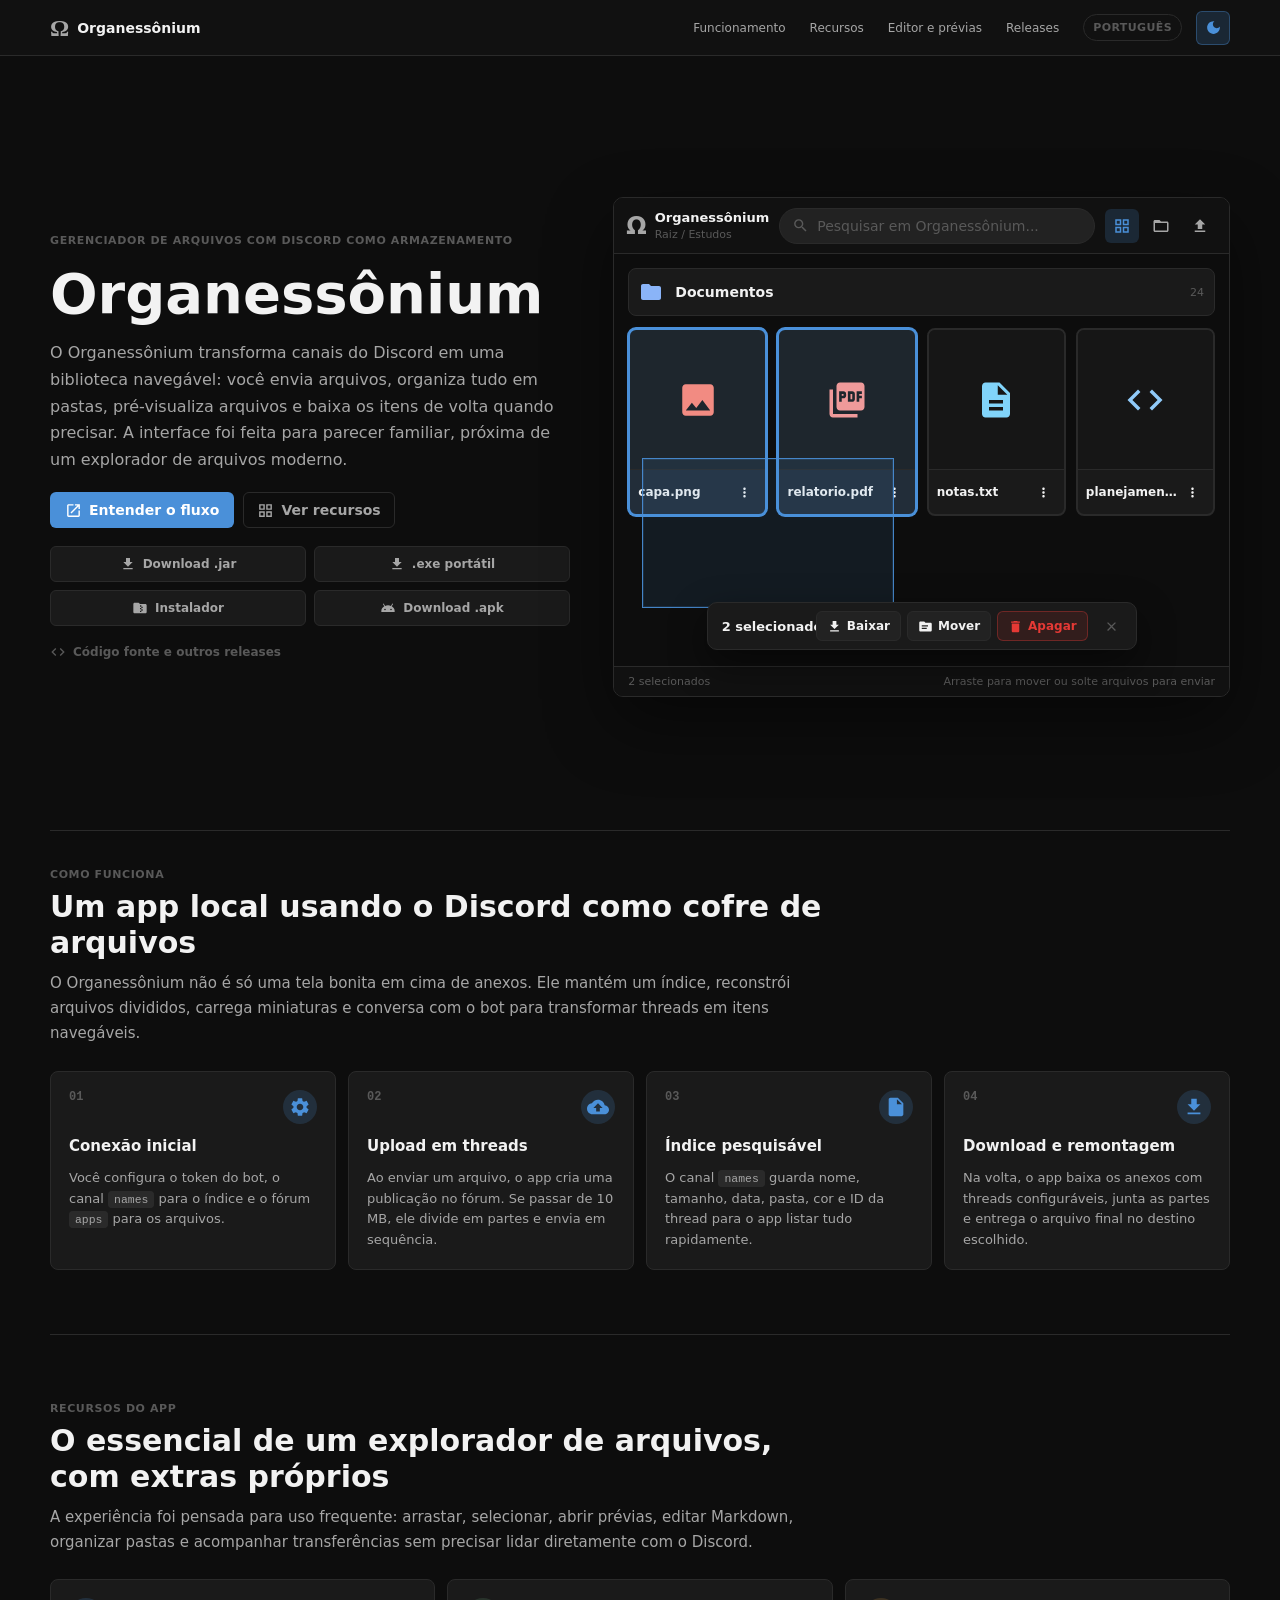
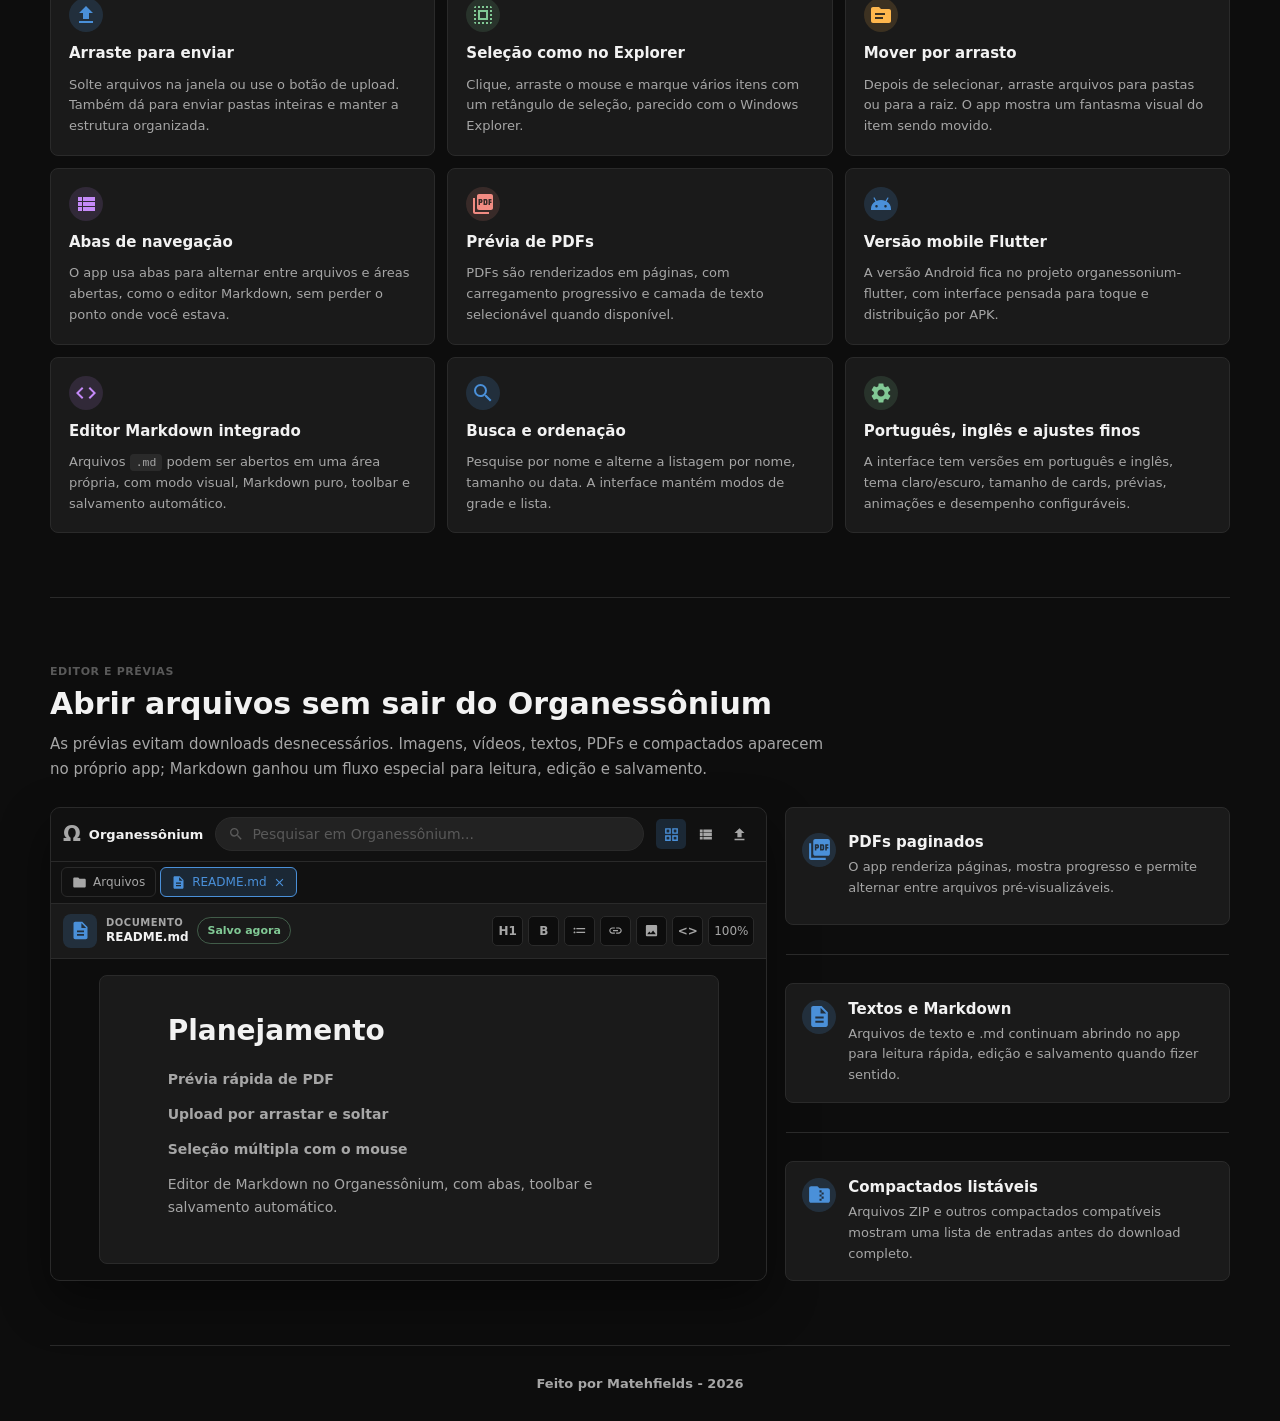
==== commit 0e3d7634: "Add files via upload" ====
--- a/index.html
+++ b/index.html
@@ -34,7 +34,7 @@
             <h1 id="hero-title">Organessônium</h1>
             <p class="hero-lede" data-i18n="heroLead">
                 O Organessônium transforma canais do Discord em uma biblioteca navegável: você envia arquivos,
-                organiza tudo em pastas, pré-visualiza documentos e baixa os itens de volta quando precisar.
+                organiza tudo em pastas, pré-visualiza arquivos e baixa os itens de volta quando precisar.
                 A interface foi feita para parecer familiar, próxima de um explorador de arquivos moderno.
             </p>
             <div class="hero-actions">
@@ -108,7 +108,7 @@
                     </article>
                     <article class="site-file-tile">
                         <div class="site-tile-icon site-doc-icon"><span data-icon="description" data-size="42"></span></div>
-                        <footer><span>anotacoes.docx</span><span data-icon="more_vert" data-size="15"></span></footer>
+                        <footer><span>notas.txt</span><span data-icon="more_vert" data-size="15"></span></footer>
                     </article>
                     <article class="site-file-tile">
                         <div class="site-tile-icon site-code-icon"><span data-icon="code" data-size="42"></span></div>
@@ -205,9 +205,9 @@
                 <p data-i18n="featurePdfText">PDFs são renderizados em páginas, com carregamento progressivo e camada de texto selecionável quando disponível.</p>
             </article>
             <article class="feature-card">
-                <span class="feature-icon" data-icon="description" data-size="24"></span>
-                <h3 data-i18n="featureDocTitle">DOCX e documentos</h3>
-                <p data-i18n="featureDocText">O preview extrai texto de DOCX, ODT, planilhas e apresentações compatíveis para leitura rápida dentro do app.</p>
+                <span class="feature-icon" data-icon="android" data-size="24"></span>
+                <h3 data-i18n="featureMobileTitle">Versão mobile Flutter</h3>
+                <p data-i18n="featureMobileText">A versão Android fica no projeto organessonium-flutter, com interface pensada para toque e distribuição por APK.</p>
             </article>
             <article class="feature-card">
                 <span class="feature-icon purple" data-icon="code" data-size="24"></span>
@@ -232,7 +232,7 @@
             <span class="eyebrow" data-i18n="editorEyebrow">Editor e prévias</span>
             <h2 id="editor-title" data-i18n="editorTitle">Abrir arquivos sem sair do Organessônium</h2>
             <p data-i18n="editorLead">
-                As prévias evitam downloads desnecessários. Imagens, vídeos, textos, PDFs, documentos e compactados aparecem no próprio app;
+                As prévias evitam downloads desnecessários. Imagens, vídeos, textos, PDFs e compactados aparecem no próprio app;
                 Markdown ganhou um fluxo especial para leitura, edição e salvamento.
             </p>
         </div>
@@ -285,7 +285,7 @@
                 <div class="site-editor-workspace">
                     <article class="site-markdown-page">
                         <h3 data-i18n="markdownSampleTitle">Organessônium - WIP</h3>
-                        <p><strong data-i18n="markdownSampleItem1">Prévia rápida de PDF e DOCX</strong></p>
+                        <p><strong data-i18n="markdownSampleItem1">Prévia rápida de PDF</strong></p>
                         <p><strong data-i18n="markdownSampleItem2">Upload por arrastar e soltar</strong></p>
                         <p><strong data-i18n="markdownSampleItem3">Seleção múltipla com o mouse</strong></p>
                         <p data-i18n="markdownSampleBody">Editor de Markdown no Organessônium, com abas, toolbar e salvamento automático.</p>
@@ -303,8 +303,8 @@
                 <article>
                     <span data-icon="description" data-size="25"></span>
                     <div>
-                        <h3 data-i18n="previewDocTitle">Documentos Office</h3>
-                        <p data-i18n="previewDocText">DOCX, ODT, XLSX, PPTX e formatos próximos entram como leitura interna quando o conteúdo pode ser extraído.</p>
+                        <h3 data-i18n="previewTextTitle">Textos e Markdown</h3>
+                        <p data-i18n="previewTextText">Arquivos de texto e .md continuam abrindo no app para leitura rápida, edição e salvamento quando fizer sentido.</p>
                     </div>
                 </article>
                 <article>
--- a/css/style.css
+++ b/css/style.css
@@ -37,15 +37,25 @@
     --shadow:rgba(60,64,67,.18);
 }
 
-html{scroll-behavior:smooth;background:var(--bg);}
+html{
+    display:block;
+    scroll-behavior:smooth;
+    background:var(--bg);
+    overflow-x:hidden;
+}
 body{
+    display:block;
     min-height:100vh;
     background:var(--bg);
     color:var(--text-primary);
     font-family:'Segoe UI',system-ui,sans-serif;
     font-size:14px;
     -webkit-font-smoothing:antialiased;
-}
+    overflow-x:hidden;
+    overflow-y:auto;
+    user-select:auto;
+}
+[hidden]{display:none!important;}
 button,a{font:inherit;}
 a{color:inherit;text-decoration:none;}
 code{
@@ -251,6 +261,7 @@
     font-family:'Segoe UI',system-ui,sans-serif;
     letter-spacing:0;
 }
+/* Site-only app mockup. Keep these classes prefixed so the public site does not depend on app CSS. */
 .site-product-shot{
     position:relative;
     min-height:500px;
@@ -964,6 +975,19 @@
     .release-grid{grid-template-columns:1fr;}
 }
 
+@media (hover:none) and (pointer:coarse){
+    .site-nav{display:none;}
+    .hero-section{
+        min-height:auto;
+        grid-template-columns:1fr;
+        padding-top:34px;
+    }
+    .site-product-shot{min-height:500px;}
+    .site-editor-layout{grid-template-columns:1fr;}
+    .site-preview-list{align-self:start;align-content:start;grid-template-rows:none;}
+    .site-editor-toolbar{justify-content:flex-start;overflow-x:auto;}
+}
+
 @media (max-width:700px){
     .site-topbar{
         flex-wrap:wrap;
@@ -978,31 +1002,57 @@
         padding:26px 0 22px;
         gap:24px;
     }
-    .site-product-shot{min-height:326px;}
+    .site-product-shot{min-height:560px;}
     .site-mock-topbar{
-        height:50px;
-        grid-template-columns:1fr auto;
-        padding:0 10px;
+        height:auto;
+        grid-template-columns:minmax(0,1fr) auto;
+        grid-template-areas:
+            "brand actions"
+            "search search";
+        gap:8px;
+        padding:8px 10px;
     }
-    .site-mock-brand span:not(.logo-omega),.site-mock-search,.site-mock-actions,.site-folder-chip{display:none;}
-    .site-mock-body{min-height:246px;padding:10px 10px 86px;}
+    .site-mock-brand{grid-area:brand;}
+    .site-mock-brand span:not(.logo-omega){display:block;}
+    .site-mock-search{grid-area:search;height:32px;padding:0 10px;}
+    .site-mock-actions{grid-area:actions;}
+    .site-mock-actions > span{width:30px;height:30px;}
+    .site-folder-chip{height:44px;margin-bottom:10px;}
+    .site-mock-body{min-height:474px;padding:10px 10px 112px;}
     .site-selection-box{
         left:20px;
-        top:74px;
+        top:154px;
         width:calc(100% - 72px);
-        height:86px;
+        height:128px;
     }
     .site-file-grid{grid-template-columns:repeat(2,minmax(0,1fr));}
-    .site-file-tile{height:112px;}
-    .site-file-tile:nth-child(n+3){display:none;}
+    .site-file-tile{height:128px;}
+    .site-file-tile:nth-child(n+3){display:flex;}
     .site-mock-status{font-size:10px;}
-    .site-mock-status span:last-child{display:none;}
+    .site-mock-status span:last-child{display:inline;}
     .site-selection-bar{
         grid-template-columns:minmax(0,1fr) 28px;
+        grid-template-areas:
+            "count close"
+            "actions actions";
         width:calc(100% - 20px);
         bottom:12px;
+        row-gap:8px;
     }
-    .site-selection-actions{display:none;}
+    .site-selection-count{grid-area:count;}
+    .site-selection-actions{
+        grid-area:actions;
+        display:flex;
+        justify-content:flex-start;
+        overflow:hidden;
+    }
+    .site-selection-actions button{
+        height:28px;
+        gap:4px;
+        padding:0 8px;
+        font-size:11px;
+    }
+    .site-selection-close{grid-area:close;}
     .content-band{padding:46px 0;}
     .hero-section + .content-band{padding-top:28px;}
     .section-heading h2{font-size:24px;}
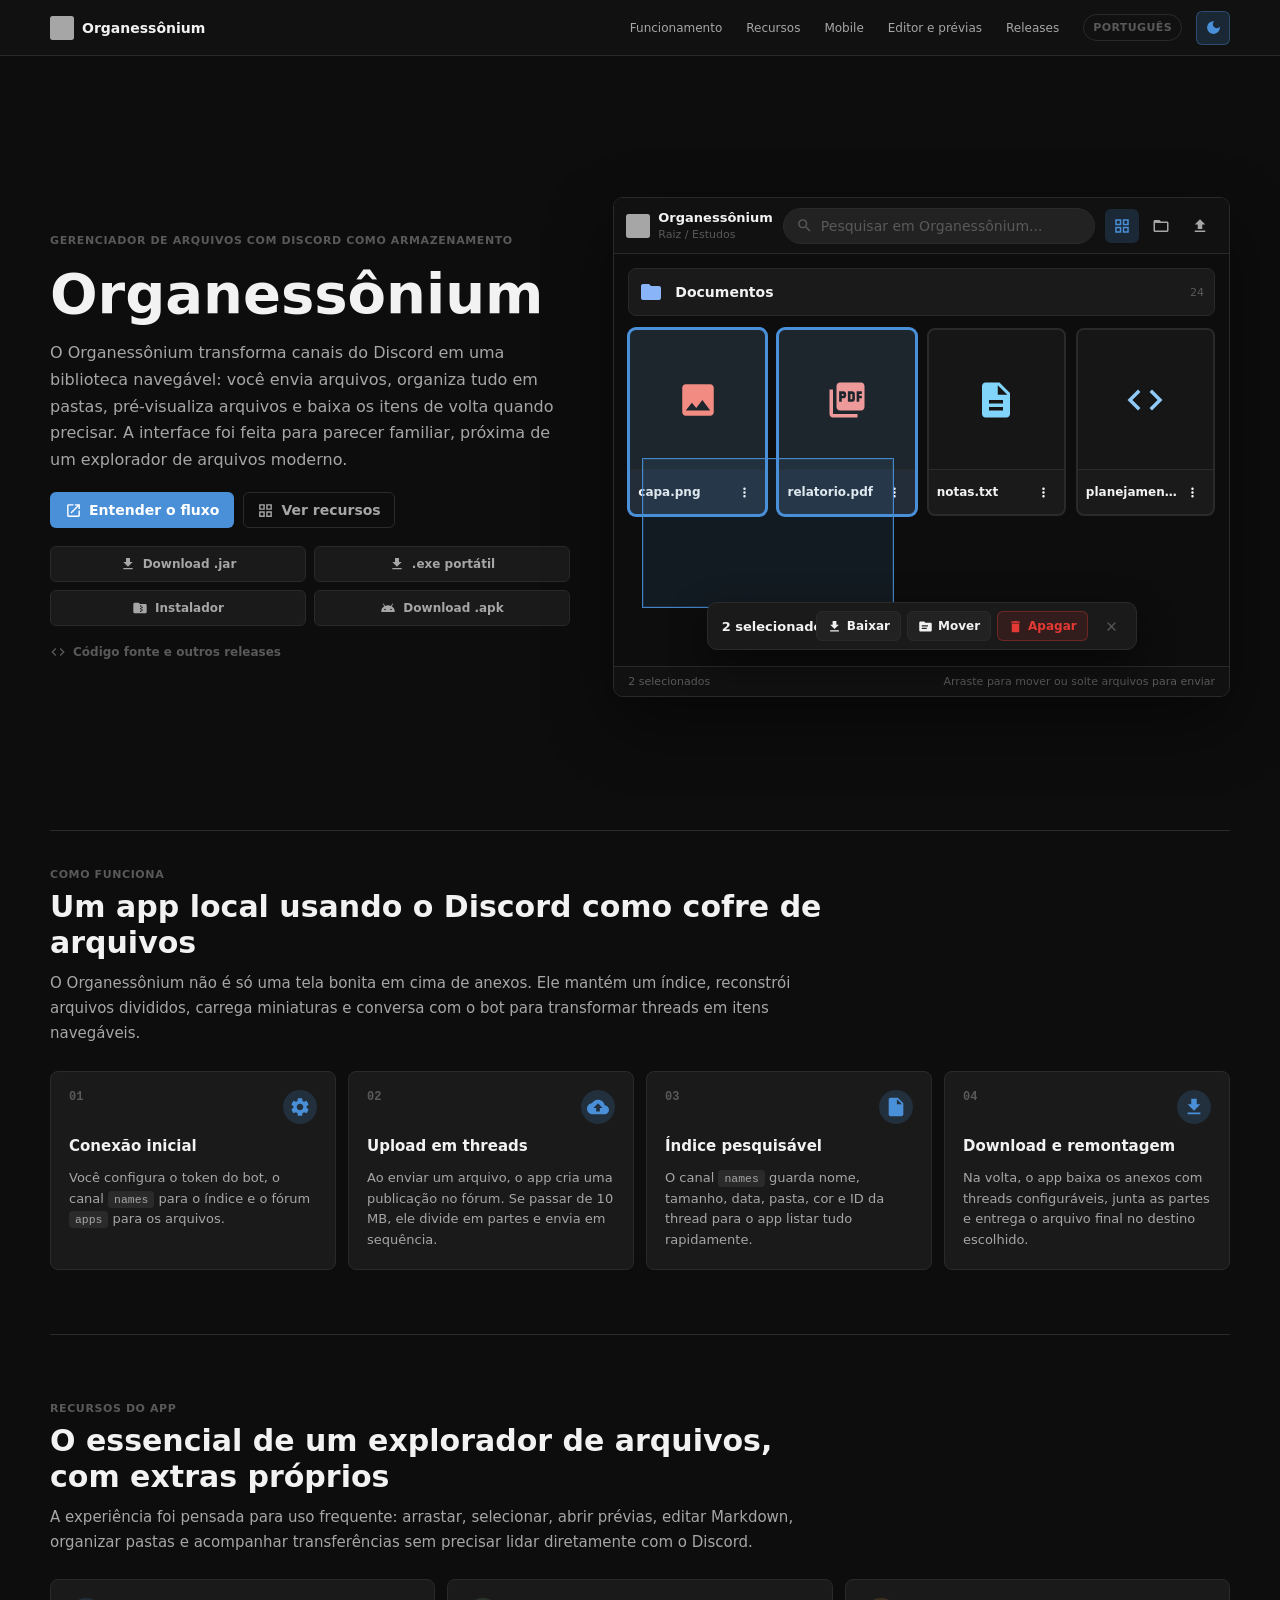
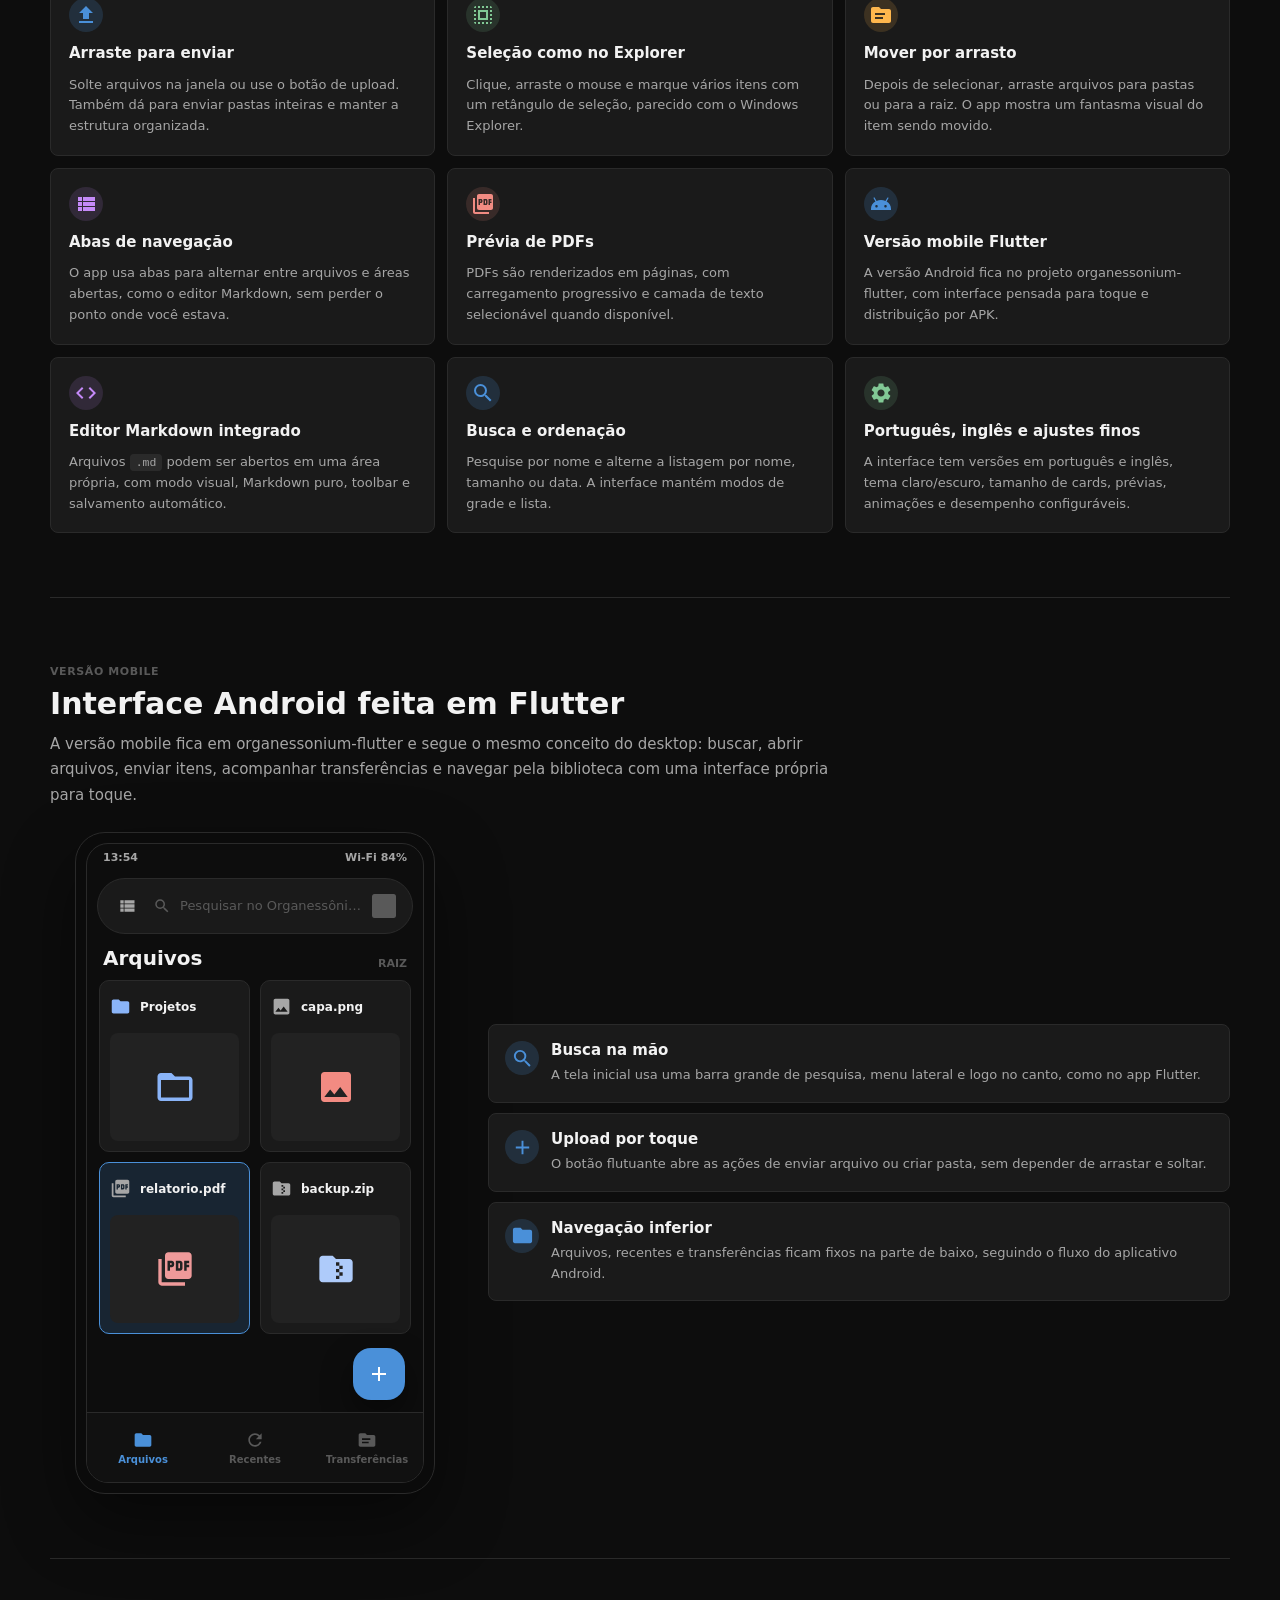
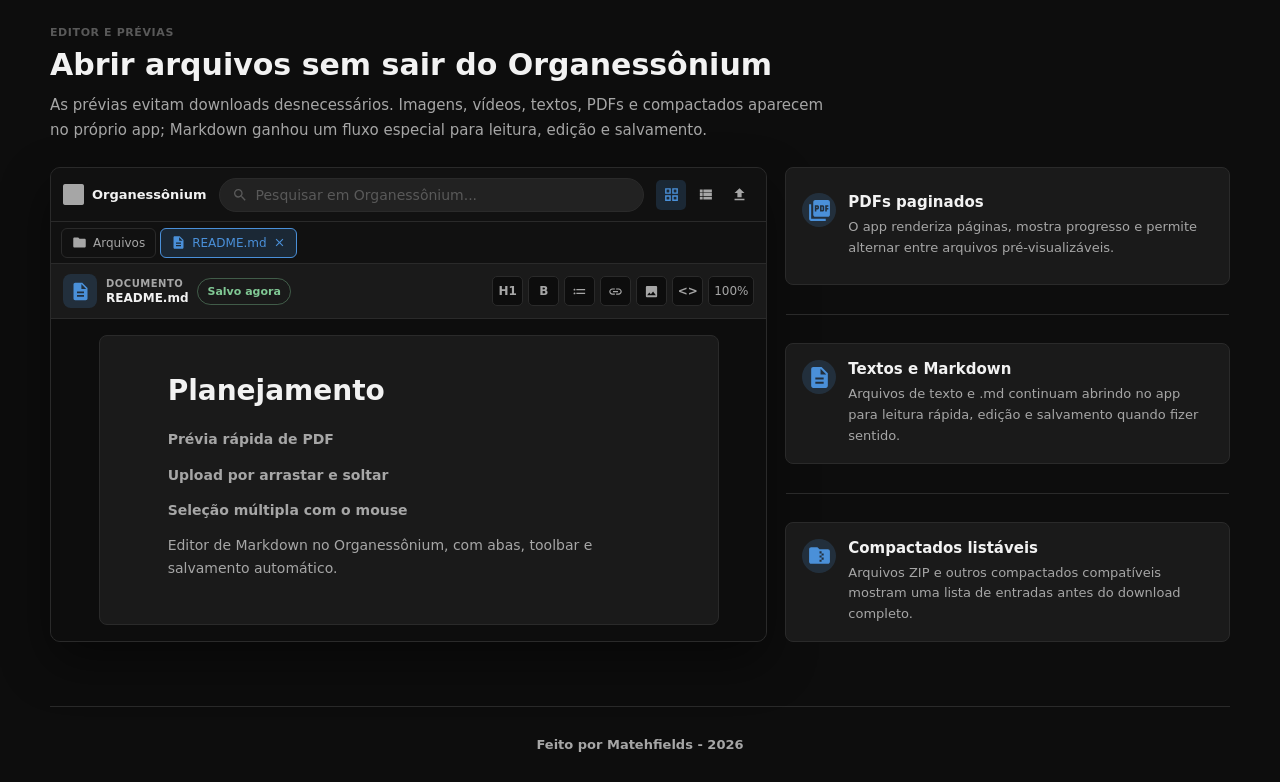
==== commit 13b9eff1: "Add files via upload" ====
--- a/index.html
+++ b/index.html
@@ -16,6 +16,7 @@
     <nav class="site-nav" aria-label="Seções do site" data-i18n-attr="aria-label:navLabel">
         <a href="#funcionamento" data-i18n="navFlow">Funcionamento</a>
         <a href="#recursos" data-i18n="navFeatures">Recursos</a>
+        <a href="#mobile" data-i18n="navMobile">Mobile</a>
         <a href="#editor" data-i18n="navEditor">Editor e prévias</a>
         <a href="releases.html" data-i18n="navReleases">Releases</a>
     </nav>
@@ -227,6 +228,111 @@
         </div>
     </section>
 
+    <section id="mobile" class="content-band mobile-band" aria-labelledby="mobile-title">
+        <div class="section-heading">
+            <span class="eyebrow" data-i18n="mobileEyebrow">Versão mobile</span>
+            <h2 id="mobile-title" data-i18n="mobileTitle">Interface Android feita em Flutter</h2>
+            <p data-i18n="mobileLead">
+                A versão mobile fica em organessonium-flutter e segue o mesmo conceito do desktop: buscar, abrir arquivos,
+                enviar itens, acompanhar transferências e navegar pela biblioteca com uma interface própria para toque.
+            </p>
+        </div>
+
+        <div class="site-mobile-layout">
+            <div class="site-phone-shot" aria-label="Prévia da interface mobile do Organessônium" data-i18n-attr="aria-label:mobileMockLabel">
+                <div class="site-phone-device">
+                    <div class="site-phone-screen">
+                        <div class="site-phone-status">
+                            <span>13:54</span>
+                            <span>Wi-Fi 84%</span>
+                        </div>
+                        <div class="site-phone-searchbar">
+                            <span class="site-phone-menu" data-icon="view_list" data-size="20"></span>
+                            <div>
+                                <span data-icon="search" data-size="18"></span>
+                                <span data-i18n="mobileSearch">Pesquisar no Organessônium</span>
+                            </div>
+                            <span class="logo-omega">Ω</span>
+                        </div>
+                        <div class="site-phone-heading">
+                            <span data-i18n="mobileFilesTitle">Arquivos</span>
+                            <small data-i18n="mobileRootLabel">Raiz</small>
+                        </div>
+                        <div class="site-phone-grid">
+                            <article class="site-phone-card site-phone-folder">
+                                <div class="site-phone-card-head">
+                                    <span data-icon="folder" data-size="21"></span>
+                                    <strong>Projetos</strong>
+                                </div>
+                                <div class="site-phone-thumb">
+                                    <span data-icon="folder_open" data-size="42"></span>
+                                </div>
+                            </article>
+                            <article class="site-phone-card">
+                                <div class="site-phone-card-head">
+                                    <span data-icon="image" data-size="21"></span>
+                                    <strong>capa.png</strong>
+                                </div>
+                                <div class="site-phone-thumb image">
+                                    <span data-icon="image" data-size="40"></span>
+                                </div>
+                            </article>
+                            <article class="site-phone-card selected">
+                                <div class="site-phone-card-head">
+                                    <span data-icon="picture_as_pdf" data-size="21"></span>
+                                    <strong>relatorio.pdf</strong>
+                                </div>
+                                <div class="site-phone-thumb pdf">
+                                    <span data-icon="picture_as_pdf" data-size="40"></span>
+                                </div>
+                            </article>
+                            <article class="site-phone-card">
+                                <div class="site-phone-card-head">
+                                    <span data-icon="folder_zip" data-size="21"></span>
+                                    <strong>backup.zip</strong>
+                                </div>
+                                <div class="site-phone-thumb zip">
+                                    <span data-icon="folder_zip" data-size="40"></span>
+                                </div>
+                            </article>
+                        </div>
+                        <div class="site-phone-fab" aria-hidden="true">
+                            <span data-icon="add" data-size="24"></span>
+                        </div>
+                        <div class="site-phone-nav">
+                            <span class="active"><span data-icon="folder" data-size="20"></span><small data-i18n="mobileNavFiles">Arquivos</small></span>
+                            <span><span data-icon="refresh" data-size="20"></span><small data-i18n="mobileNavRecent">Recentes</small></span>
+                            <span><span data-icon="drive_file_move" data-size="20"></span><small data-i18n="mobileNavTransfers">Transferências</small></span>
+                        </div>
+                    </div>
+                </div>
+            </div>
+            <div class="site-mobile-notes">
+                <article>
+                    <span data-icon="search" data-size="23"></span>
+                    <div>
+                        <h3 data-i18n="mobileNoteSearchTitle">Busca na mão</h3>
+                        <p data-i18n="mobileNoteSearchText">A tela inicial usa uma barra grande de pesquisa, menu lateral e logo no canto, como no app Flutter.</p>
+                    </div>
+                </article>
+                <article>
+                    <span data-icon="add" data-size="23"></span>
+                    <div>
+                        <h3 data-i18n="mobileNoteUploadTitle">Upload por toque</h3>
+                        <p data-i18n="mobileNoteUploadText">O botão flutuante abre as ações de enviar arquivo ou criar pasta, sem depender de arrastar e soltar.</p>
+                    </div>
+                </article>
+                <article>
+                    <span data-icon="folder" data-size="23"></span>
+                    <div>
+                        <h3 data-i18n="mobileNoteNavTitle">Navegação inferior</h3>
+                        <p data-i18n="mobileNoteNavText">Arquivos, recentes e transferências ficam fixos na parte de baixo, seguindo o fluxo do aplicativo Android.</p>
+                    </div>
+                </article>
+            </div>
+        </div>
+    </section>
+
     <section id="editor" class="content-band editor-band" aria-labelledby="editor-title">
         <div class="section-heading">
             <span class="eyebrow" data-i18n="editorEyebrow">Editor e prévias</span>
--- a/css/style.css
+++ b/css/style.css
@@ -90,11 +90,16 @@
     white-space:nowrap;
 }
 .logo-omega{
-    color:var(--text-secondary);
-    font-family:Georgia,serif;
-    font-size:24px;
-    font-weight:900;
-    line-height:1;
+    width:24px;
+    height:24px;
+    flex:0 0 24px;
+    display:inline-block;
+    color:var(--text-secondary);
+    background:currentColor;
+    -webkit-mask:url('../images/logo.png') center/contain no-repeat;
+    mask:url('../images/logo.png') center/contain no-repeat;
+    font-size:0;
+    line-height:0;
 }
 .site-nav{
     display:flex;
@@ -589,7 +594,7 @@
     font-size:13px;
     font-weight:800;
 }
-.site-editor-brand .logo-omega{font-size:21px;}
+.site-editor-brand .logo-omega{width:21px;height:21px;flex-basis:21px;}
 .site-editor-search{
     min-width:0;
     height:34px;
@@ -799,11 +804,221 @@
 .site-preview-list h3{font-size:15px;margin-bottom:6px;}
 .site-preview-list p{color:var(--text-secondary);font-size:13px;line-height:1.6;}
 
+.mobile-band{border-top:1px solid var(--border);}
+.site-mobile-layout{
+    display:grid;
+    grid-template-columns:minmax(300px,410px) minmax(0,1fr);
+    gap:28px;
+    align-items:center;
+}
+.site-phone-shot{
+    min-width:0;
+    display:flex;
+    justify-content:center;
+}
+.site-phone-device{
+    width:min(100%,360px);
+    border:1px solid var(--border);
+    border-radius:30px;
+    background:#0b0b0b;
+    box-shadow:0 28px 70px var(--shadow);
+    padding:10px;
+}
+.site-phone-screen{
+    position:relative;
+    min-height:640px;
+    border:1px solid var(--border);
+    border-radius:22px;
+    background:var(--bg);
+    overflow:hidden;
+}
+.site-phone-status{
+    height:28px;
+    display:flex;
+    align-items:center;
+    justify-content:space-between;
+    color:var(--text-secondary);
+    font-size:11px;
+    font-weight:700;
+    padding:0 16px;
+}
+.site-phone-searchbar{
+    height:56px;
+    display:grid;
+    grid-template-columns:34px minmax(0,1fr) 28px;
+    align-items:center;
+    gap:9px;
+    border:1px solid var(--border);
+    border-radius:28px;
+    background:var(--surface);
+    color:var(--text-secondary);
+    margin:6px 10px 12px;
+    padding:0 12px;
+}
+.site-phone-searchbar > div{
+    min-width:0;
+    display:flex;
+    align-items:center;
+    gap:9px;
+    color:var(--text-muted);
+}
+.site-phone-searchbar > div span:last-child{
+    min-width:0;
+    overflow:hidden;
+    text-overflow:ellipsis;
+    white-space:nowrap;
+    font-size:13px;
+}
+.site-phone-menu{
+    width:34px;
+    height:34px;
+    display:flex;
+    align-items:center;
+    justify-content:center;
+}
+.site-phone-searchbar .logo-omega{width:24px;height:24px;color:var(--text-muted);}
+.site-phone-heading{
+    display:flex;
+    align-items:flex-end;
+    justify-content:space-between;
+    padding:0 16px 10px;
+}
+.site-phone-heading span{
+    color:var(--text-primary);
+    font-size:20px;
+    font-weight:800;
+}
+.site-phone-heading small{
+    color:var(--text-muted);
+    font-size:11px;
+    font-weight:700;
+    text-transform:uppercase;
+}
+.site-phone-grid{
+    display:grid;
+    grid-template-columns:repeat(2,minmax(0,1fr));
+    gap:10px;
+    padding:0 12px 116px;
+}
+.site-phone-card{
+    min-width:0;
+    height:172px;
+    display:flex;
+    flex-direction:column;
+    gap:10px;
+    border:1px solid var(--border);
+    border-radius:10px;
+    background:var(--surface);
+    padding:10px;
+}
+.site-phone-card.selected{
+    border-color:var(--accent);
+    background:var(--accent-dim);
+}
+.site-phone-card-head{
+    min-height:32px;
+    display:grid;
+    grid-template-columns:22px minmax(0,1fr);
+    align-items:center;
+    gap:8px;
+}
+.site-phone-card-head strong{
+    min-width:0;
+    overflow:hidden;
+    text-overflow:ellipsis;
+    white-space:nowrap;
+    color:var(--text-primary);
+    font-size:12px;
+}
+.site-phone-card-head svg{color:#8AB4F8;}
+.site-phone-card:not(.site-phone-folder) .site-phone-card-head svg{color:var(--text-secondary);}
+.site-phone-thumb{
+    flex:1;
+    display:flex;
+    align-items:center;
+    justify-content:center;
+    border-radius:8px;
+    background:var(--surface2);
+    color:#8AB4F8;
+}
+.site-phone-thumb.image{color:#F28B82;}
+.site-phone-thumb.pdf{color:#EF9A9A;}
+.site-phone-thumb.zip{color:#AECBFA;}
+.site-phone-fab{
+    position:absolute;
+    right:18px;
+    bottom:82px;
+    width:52px;
+    height:52px;
+    display:flex;
+    align-items:center;
+    justify-content:center;
+    border-radius:18px;
+    background:var(--accent);
+    color:#fff;
+    box-shadow:0 14px 32px var(--shadow);
+}
+.site-phone-nav{
+    position:absolute;
+    left:0;
+    right:0;
+    bottom:0;
+    height:70px;
+    display:grid;
+    grid-template-columns:repeat(3,minmax(0,1fr));
+    border-top:1px solid var(--border);
+    background:var(--topbar-bg);
+}
+.site-phone-nav > span{
+    min-width:0;
+    display:flex;
+    flex-direction:column;
+    align-items:center;
+    justify-content:center;
+    gap:4px;
+    color:var(--text-muted);
+}
+.site-phone-nav > span.active{color:var(--accent);}
+.site-phone-nav small{
+    max-width:100%;
+    overflow:hidden;
+    text-overflow:ellipsis;
+    white-space:nowrap;
+    font-size:10px;
+    font-weight:800;
+}
+.site-mobile-notes{
+    display:grid;
+    grid-template-columns:1fr;
+    gap:10px;
+}
+.site-mobile-notes article{
+    display:grid;
+    grid-template-columns:34px minmax(0,1fr);
+    gap:12px;
+    border:1px solid var(--border);
+    border-radius:8px;
+    background:var(--surface);
+    padding:16px;
+}
+.site-mobile-notes article > span{
+    width:34px;
+    height:34px;
+    display:flex;
+    align-items:center;
+    justify-content:center;
+    border-radius:50%;
+    background:var(--accent-dim);
+    color:var(--accent);
+}
+.site-mobile-notes h3{font-size:15px;margin-bottom:6px;}
+.site-mobile-notes p{color:var(--text-secondary);font-size:13px;line-height:1.6;}
+
 .release-hero{
     width:min(var(--max-width),calc(100% - 32px));
-    min-height:360px;
+    min-height:310px;
     margin:0 auto;
-    padding:58px 0 46px;
+    padding:48px 0 38px;
     display:grid;
     grid-template-columns:minmax(0,1fr) minmax(280px,380px);
     gap:28px;
@@ -822,17 +1037,14 @@
     line-height:1.68;
 }
 .release-summary-card{
-    min-height:220px;
+    min-height:190px;
     display:flex;
     flex-direction:column;
-    justify-content:flex-end;
+    justify-content:center;
     gap:12px;
     border:1px solid var(--border);
     border-radius:10px;
-    background:
-        radial-gradient(circle at 80% 12%, var(--accent-dim), transparent 34%),
-        var(--surface);
-    box-shadow:0 20px 50px var(--shadow);
+    background:var(--surface);
     padding:24px;
 }
 .release-summary-icon,.release-card-icon{
@@ -866,16 +1078,16 @@
     min-width:0;
     display:flex;
     flex-direction:column;
-    gap:16px;
+    gap:14px;
     border:1px solid var(--border);
     border-radius:10px;
     background:var(--surface);
-    padding:20px;
+    padding:18px;
     overflow:hidden;
 }
 .release-card.featured{
     border-color:rgba(74,144,217,.45);
-    box-shadow:0 18px 46px var(--shadow);
+    box-shadow:none;
 }
 .release-card.featured::before{
     content:"";
@@ -971,6 +1183,8 @@
     .site-editor-layout{grid-template-columns:1fr;}
     .site-preview-list{align-self:start;align-content:start;grid-template-rows:none;}
     .site-editor-toolbar{justify-content:flex-start;overflow-x:auto;}
+    .site-mobile-layout{grid-template-columns:1fr;}
+    .site-mobile-notes{grid-template-columns:repeat(3,minmax(0,1fr));}
     .release-hero{grid-template-columns:1fr;min-height:auto;padding-top:38px;}
     .release-grid{grid-template-columns:1fr;}
 }
@@ -986,6 +1200,7 @@
     .site-editor-layout{grid-template-columns:1fr;}
     .site-preview-list{align-self:start;align-content:start;grid-template-rows:none;}
     .site-editor-toolbar{justify-content:flex-start;overflow-x:auto;}
+    .site-mobile-layout{grid-template-columns:1fr;}
 }
 
 @media (max-width:700px){
@@ -1070,6 +1285,28 @@
         min-height:230px;
         padding:24px;
     }
+    .site-mobile-layout{gap:20px;}
+    .site-mobile-notes{grid-template-columns:1fr;}
+    .site-phone-device{
+        width:min(100%,340px);
+        border-radius:24px;
+        padding:8px;
+    }
+    .site-phone-screen{
+        min-height:594px;
+        border-radius:18px;
+    }
+    .site-phone-grid{
+        gap:8px;
+        padding:0 10px 110px;
+    }
+    .site-phone-card{
+        height:154px;
+        padding:9px;
+    }
+    .site-phone-card-head{gap:6px;}
+    .site-phone-card-head strong{font-size:11px;}
+    .site-phone-nav small{font-size:9px;}
     .download-actions{grid-template-columns:1fr;}
 }
 
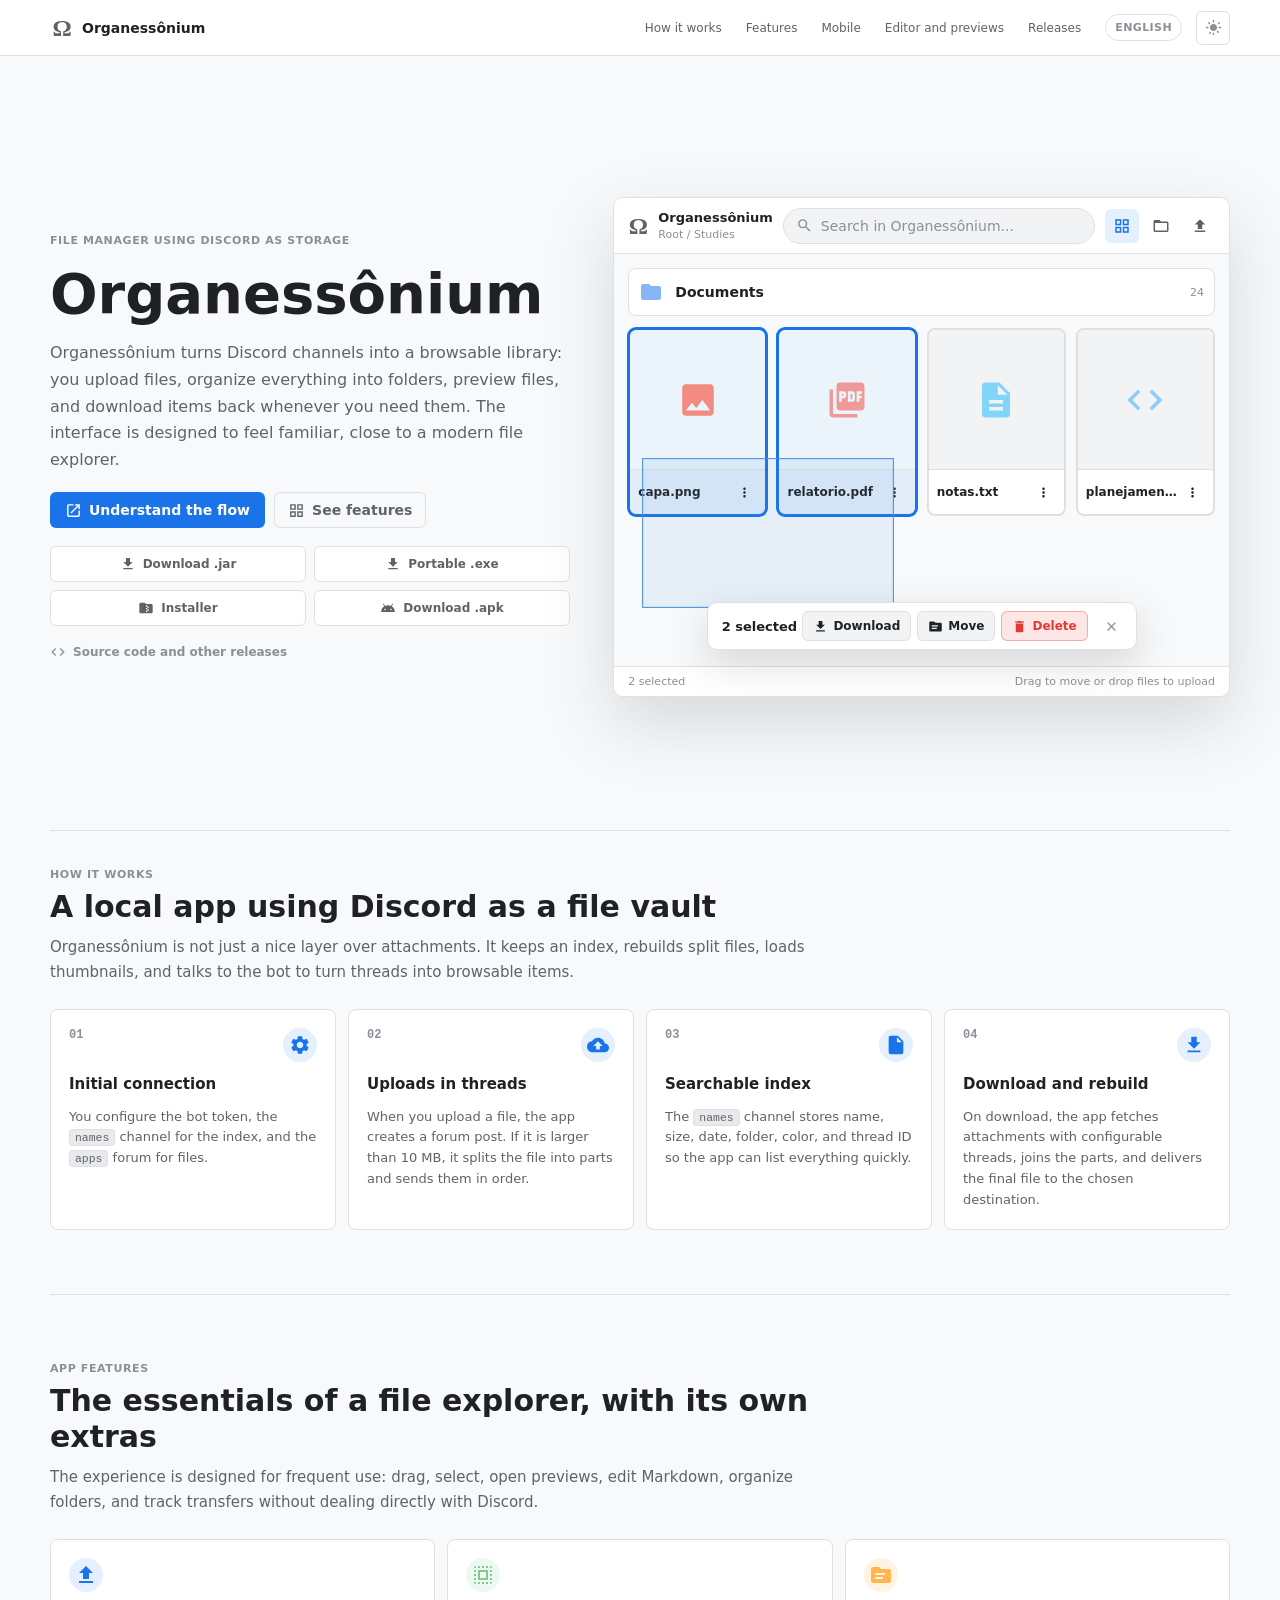
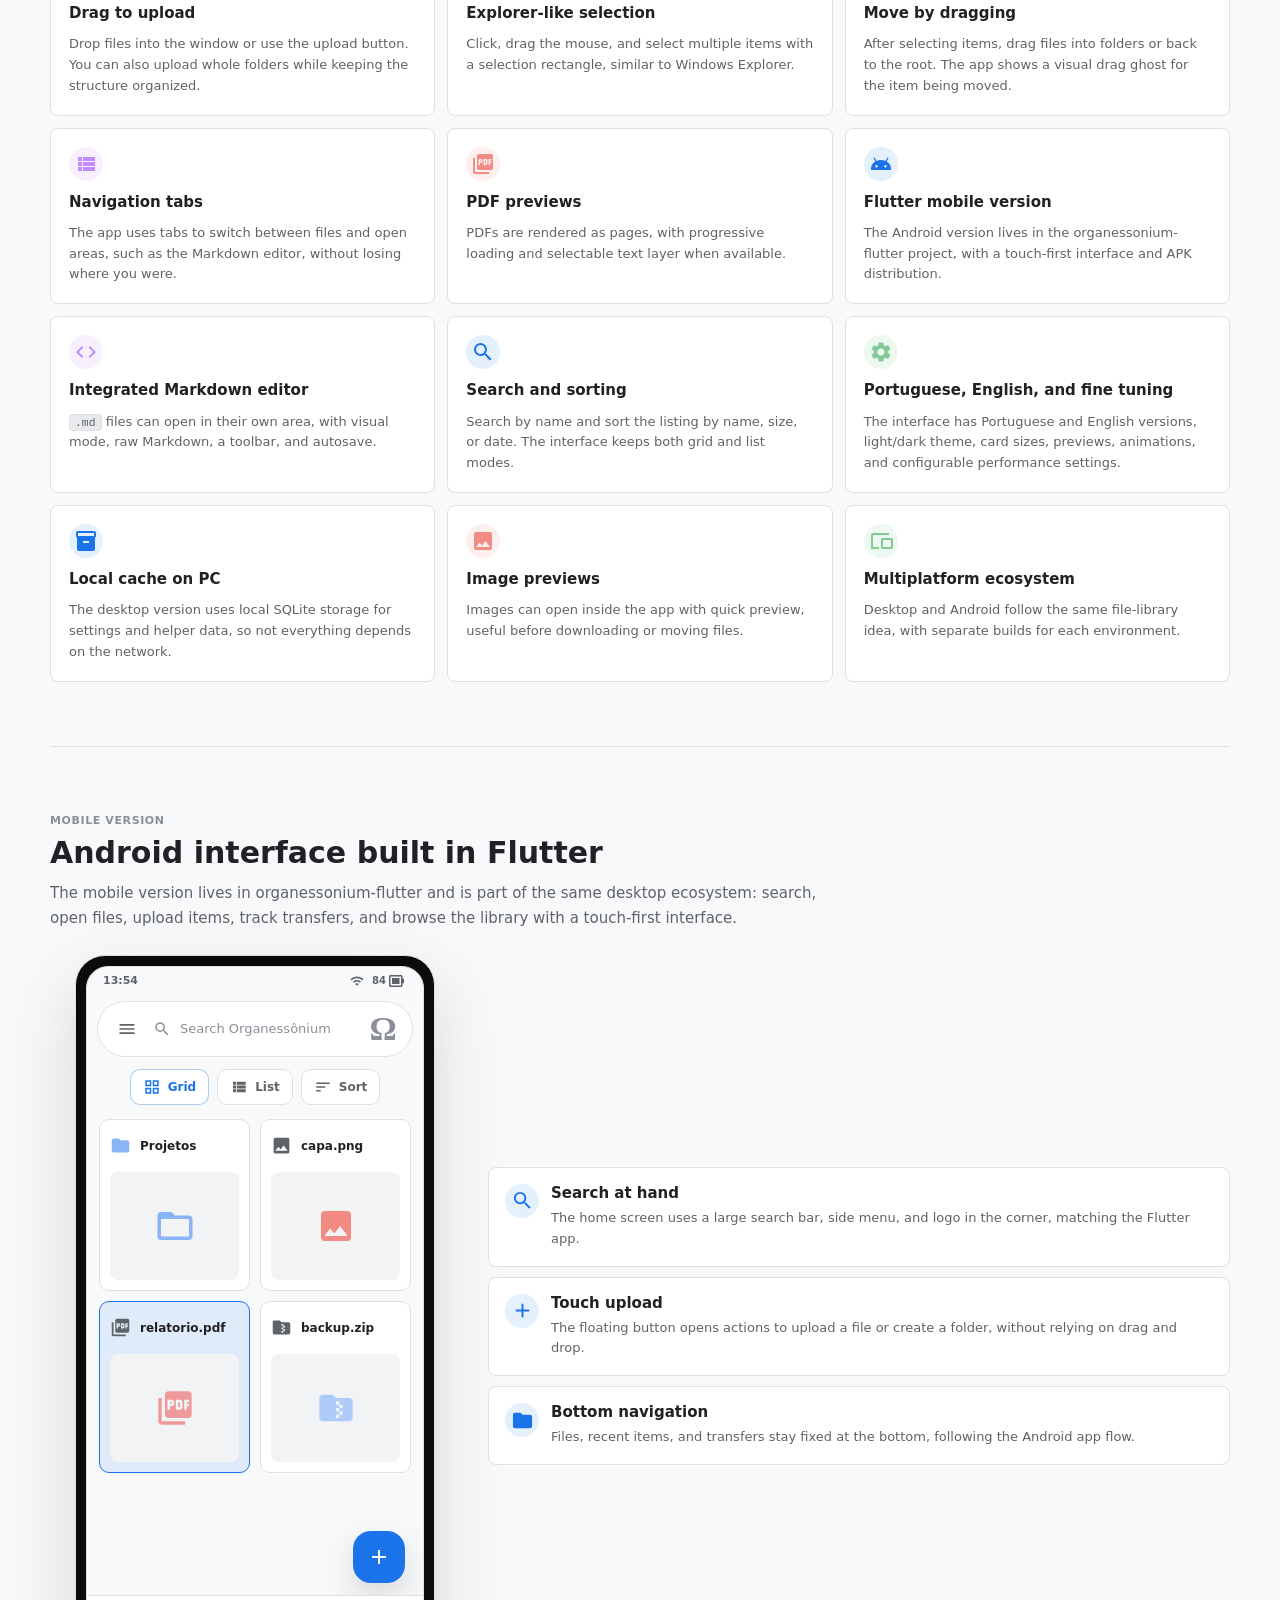
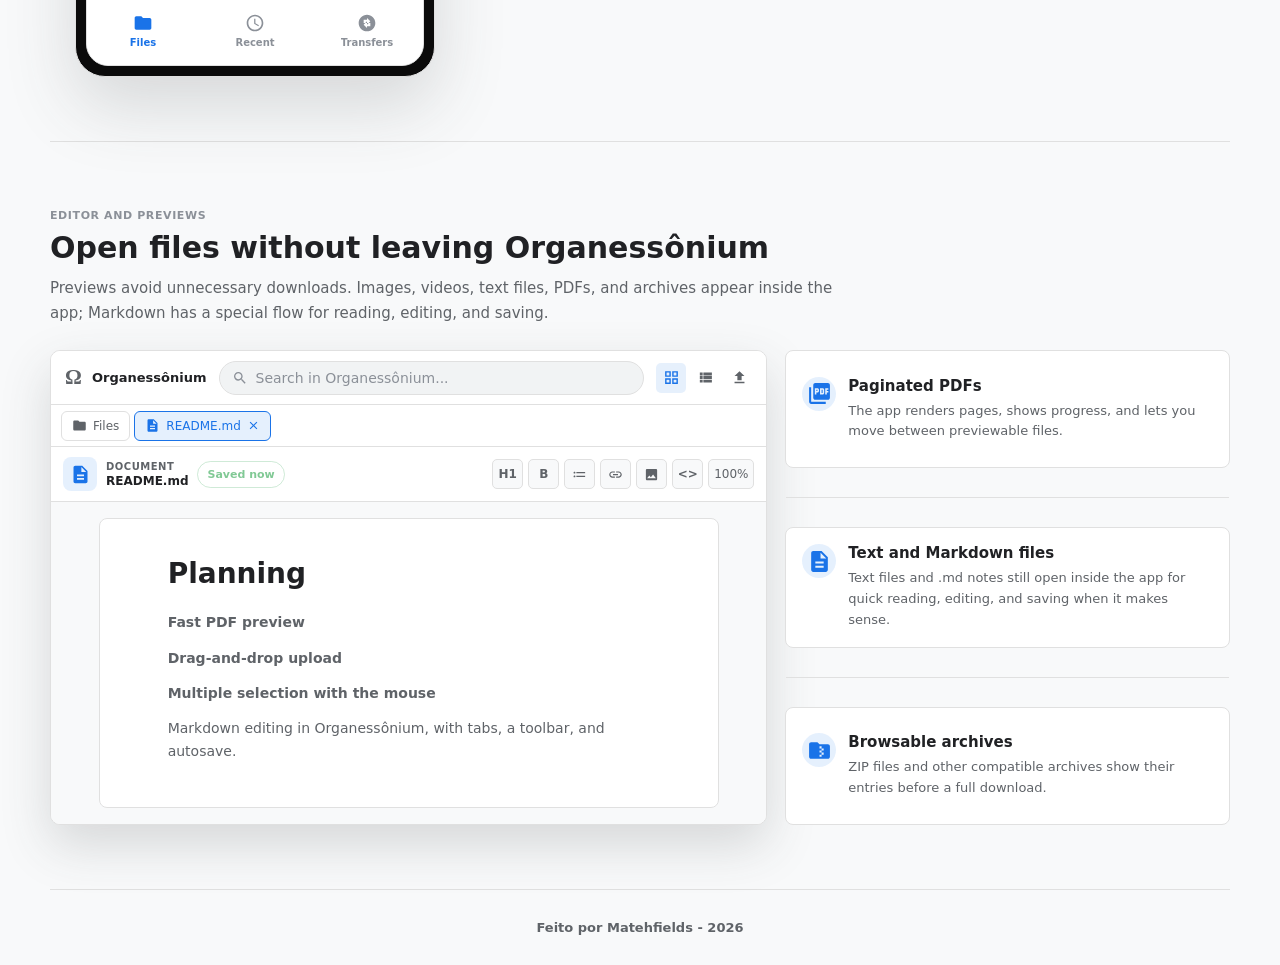
==== commit daae2260: "Add files via upload" ====
--- a/index.html
+++ b/index.html
@@ -225,6 +225,21 @@
                 <h3 data-i18n="featureLanguageTitle">Português, inglês e ajustes finos</h3>
                 <p data-i18n="featureLanguageText">A interface tem versões em português e inglês, tema claro/escuro, tamanho de cards, prévias, animações e desempenho configuráveis.</p>
             </article>
+            <article class="feature-card">
+                <span class="feature-icon" data-icon="inventory_2" data-size="24"></span>
+                <h3 data-i18n="featureCacheTitle">Cache local no PC</h3>
+                <p data-i18n="featureCacheText">A versão desktop usa SQLite local para guardar configurações e dados auxiliares sem depender da rede para tudo.</p>
+            </article>
+            <article class="feature-card">
+                <span class="feature-icon coral" data-icon="image" data-size="24"></span>
+                <h3 data-i18n="featureImagePreviewTitle">Prévia de imagens</h3>
+                <p data-i18n="featureImagePreviewText">Imagens podem ser abertas no app com visualização rápida, útil para conferir arquivos antes de baixar ou mover.</p>
+            </article>
+            <article class="feature-card">
+                <span class="feature-icon green" data-icon="devices" data-size="24"></span>
+                <h3 data-i18n="featureEcosystemTitle">Ecossistema multiplataforma</h3>
+                <p data-i18n="featureEcosystemText">Desktop e Android seguem a mesma biblioteca de arquivos, com versões separadas para cada ambiente.</p>
+            </article>
         </div>
     </section>
 
@@ -244,19 +259,35 @@
                     <div class="site-phone-screen">
                         <div class="site-phone-status">
                             <span>13:54</span>
-                            <span>Wi-Fi 84%</span>
+                            <span class="site-phone-system">
+                                <span data-icon="wifi" data-size="14"></span>
+                                <span class="site-phone-battery">
+                                    <span>84</span>
+                                    <span data-icon="battery_full" data-size="18"></span>
+                                </span>
+                            </span>
                         </div>
                         <div class="site-phone-searchbar">
-                            <span class="site-phone-menu" data-icon="view_list" data-size="20"></span>
+                            <span class="site-phone-menu" data-icon="menu" data-size="20"></span>
                             <div>
                                 <span data-icon="search" data-size="18"></span>
                                 <span data-i18n="mobileSearch">Pesquisar no Organessônium</span>
                             </div>
                             <span class="logo-omega">Ω</span>
                         </div>
-                        <div class="site-phone-heading">
-                            <span data-i18n="mobileFilesTitle">Arquivos</span>
-                            <small data-i18n="mobileRootLabel">Raiz</small>
+                        <div class="site-phone-controls" aria-label="Modos de visualizacao" data-i18n-attr="aria-label:mobileControlsLabel">
+                            <button class="active" type="button">
+                                <span data-icon="grid_view" data-size="18"></span>
+                                <span data-i18n="mobileViewGrid">Grade</span>
+                            </button>
+                            <button type="button">
+                                <span data-icon="view_list" data-size="18"></span>
+                                <span data-i18n="mobileViewList">Lista</span>
+                            </button>
+                            <button type="button">
+                                <span data-icon="sort" data-size="18"></span>
+                                <span data-i18n="mobileSort">Ordenar</span>
+                            </button>
                         </div>
                         <div class="site-phone-grid">
                             <article class="site-phone-card site-phone-folder">
@@ -301,8 +332,8 @@
                         </div>
                         <div class="site-phone-nav">
                             <span class="active"><span data-icon="folder" data-size="20"></span><small data-i18n="mobileNavFiles">Arquivos</small></span>
-                            <span><span data-icon="refresh" data-size="20"></span><small data-i18n="mobileNavRecent">Recentes</small></span>
-                            <span><span data-icon="drive_file_move" data-size="20"></span><small data-i18n="mobileNavTransfers">Transferências</small></span>
+                            <span><span data-icon="schedule" data-size="20"></span><small data-i18n="mobileNavRecent">Recentes</small></span>
+                            <span><span data-icon="swap_vert_circle" data-size="20"></span><small data-i18n="mobileNavTransfers">Transferências</small></span>
                         </div>
                     </div>
                 </div>
--- a/css/style.css
+++ b/css/style.css
@@ -91,15 +91,15 @@
 }
 .logo-omega{
     width:24px;
-    height:24px;
-    flex:0 0 24px;
-    display:inline-block;
-    color:var(--text-secondary);
-    background:currentColor;
-    -webkit-mask:url('../images/logo.png') center/contain no-repeat;
-    mask:url('../images/logo.png') center/contain no-repeat;
-    font-size:0;
-    line-height:0;
+    min-width:24px;
+    display:inline-flex;
+    align-items:center;
+    justify-content:center;
+    color:var(--text-secondary);
+    font-family:Georgia,'Times New Roman',serif;
+    font-size:24px;
+    font-weight:900;
+    line-height:1;
 }
 .site-nav{
     display:flex;
@@ -266,6 +266,13 @@
     font-family:'Segoe UI',system-ui,sans-serif;
     letter-spacing:0;
 }
+.site-product-shot .logo-omega,
+.site-editor-preview .logo-omega,
+.site-phone-shot .logo-omega{
+    font-family:Georgia,'Times New Roman',serif;
+    font-weight:900;
+    line-height:1;
+}
 /* Site-only app mockup. Keep these classes prefixed so the public site does not depend on app CSS. */
 .site-product-shot{
     position:relative;
@@ -594,7 +601,7 @@
     font-size:13px;
     font-weight:800;
 }
-.site-editor-brand .logo-omega{width:21px;height:21px;flex-basis:21px;}
+.site-editor-brand .logo-omega{width:21px;min-width:21px;font-size:21px;}
 .site-editor-search{
     min-width:0;
     height:34px;
@@ -826,7 +833,7 @@
 }
 .site-phone-screen{
     position:relative;
-    min-height:640px;
+    min-height:700px;
     border:1px solid var(--border);
     border-radius:22px;
     background:var(--bg);
@@ -842,10 +849,25 @@
     font-weight:700;
     padding:0 16px;
 }
+.site-phone-system{
+    display:flex;
+    align-items:center;
+    gap:8px;
+}
+.site-phone-battery{
+    display:flex;
+    align-items:center;
+    gap:3px;
+}
+.site-phone-battery span:first-child{
+    color:var(--text-secondary);
+    font-size:10px;
+    font-weight:800;
+}
 .site-phone-searchbar{
     height:56px;
     display:grid;
-    grid-template-columns:34px minmax(0,1fr) 28px;
+    grid-template-columns:34px minmax(0,1fr) 34px;
     align-items:center;
     gap:9px;
     border:1px solid var(--border);
@@ -876,23 +898,36 @@
     align-items:center;
     justify-content:center;
 }
-.site-phone-searchbar .logo-omega{width:24px;height:24px;color:var(--text-muted);}
-.site-phone-heading{
-    display:flex;
-    align-items:flex-end;
-    justify-content:space-between;
-    padding:0 16px 10px;
-}
-.site-phone-heading span{
-    color:var(--text-primary);
-    font-size:20px;
-    font-weight:800;
-}
-.site-phone-heading small{
+.site-phone-searchbar .logo-omega{
+    width:34px;
+    min-width:34px;
     color:var(--text-muted);
-    font-size:11px;
+    font-size:34px;
+}
+.site-phone-controls{
+    display:flex;
+    justify-content:center;
+    gap:8px;
+    padding:0 12px 14px;
+}
+.site-phone-controls button{
+    min-width:0;
+    height:36px;
+    display:flex;
+    align-items:center;
+    justify-content:center;
+    gap:7px;
+    border:1px solid var(--border);
+    border-radius:10px;
+    background:var(--surface);
+    color:var(--text-secondary);
+    font-size:12px;
     font-weight:700;
-    text-transform:uppercase;
+    padding:0 12px;
+}
+.site-phone-controls button.active{
+    border-color:rgba(74,144,217,.45);
+    color:var(--accent);
 }
 .site-phone-grid{
     display:grid;
@@ -1202,6 +1237,65 @@
     .site-editor-toolbar{justify-content:flex-start;overflow-x:auto;}
     .site-mobile-layout{grid-template-columns:1fr;}
 }
+
+html.site-touch-device .site-nav{display:none;}
+html.site-touch-device .hero-section{
+    min-height:auto;
+    grid-template-columns:1fr;
+    padding-top:34px;
+}
+html.site-touch-device .site-product-shot{
+    width:min(100%,720px);
+    min-height:560px;
+    margin:0 auto;
+}
+html.site-touch-device .site-mock-topbar{
+    height:auto;
+    grid-template-columns:minmax(0,1fr) auto;
+    grid-template-areas:
+        "brand actions"
+        "search search";
+    gap:8px;
+    padding:8px 10px;
+}
+html.site-touch-device .site-mock-brand{grid-area:brand;}
+html.site-touch-device .site-mock-brand span:not(.logo-omega){display:block;}
+html.site-touch-device .site-mock-search{grid-area:search;height:32px;padding:0 10px;}
+html.site-touch-device .site-mock-actions{grid-area:actions;}
+html.site-touch-device .site-mock-actions > span{width:30px;height:30px;}
+html.site-touch-device .site-folder-chip{height:44px;margin-bottom:10px;}
+html.site-touch-device .site-mock-body{min-height:474px;padding:10px 10px 90px;}
+html.site-touch-device .site-selection-box{
+    left:20px;
+    top:154px;
+    width:calc(100% - 72px);
+    height:128px;
+}
+html.site-touch-device .site-file-grid{grid-template-columns:repeat(2,minmax(0,1fr));}
+html.site-touch-device .site-file-tile{height:128px;}
+html.site-touch-device .site-file-tile:nth-child(n+3){display:flex;}
+html.site-touch-device .site-editor-layout,
+html.site-touch-device .site-mobile-layout{grid-template-columns:1fr;}
+html.site-touch-device .site-preview-list{align-self:start;align-content:start;grid-template-rows:none;}
+html.site-touch-device .site-editor-toolbar{justify-content:flex-start;overflow-x:auto;}
+html.site-touch-device .site-selection-bar{
+    grid-template-columns:minmax(88px,1fr) auto 28px;
+    grid-template-areas:"count actions close";
+    width:min(360px,calc(100% - 20px));
+    min-height:48px;
+    bottom:12px;
+    row-gap:0;
+}
+html.site-touch-device .site-selection-count{grid-area:count;}
+html.site-touch-device .site-selection-actions{grid-area:actions;display:flex;justify-content:flex-end;overflow:hidden;}
+html.site-touch-device .site-selection-actions button{
+    width:32px;
+    height:30px;
+    gap:0;
+    padding:0;
+}
+html.site-touch-device .site-selection-actions button span:last-child{display:none;}
+html.site-touch-device .site-selection-close{grid-area:close;}
 
 @media (max-width:700px){
     .site-topbar{
@@ -1246,27 +1340,27 @@
     .site-mock-status{font-size:10px;}
     .site-mock-status span:last-child{display:inline;}
     .site-selection-bar{
-        grid-template-columns:minmax(0,1fr) 28px;
-        grid-template-areas:
-            "count close"
-            "actions actions";
-        width:calc(100% - 20px);
+        grid-template-columns:minmax(88px,1fr) auto 28px;
+        grid-template-areas:"count actions close";
+        width:min(360px,calc(100% - 20px));
+        min-height:48px;
         bottom:12px;
-        row-gap:8px;
+        row-gap:0;
     }
     .site-selection-count{grid-area:count;}
     .site-selection-actions{
         grid-area:actions;
         display:flex;
-        justify-content:flex-start;
+        justify-content:flex-end;
         overflow:hidden;
     }
     .site-selection-actions button{
-        height:28px;
-        gap:4px;
-        padding:0 8px;
-        font-size:11px;
+        width:32px;
+        height:30px;
+        gap:0;
+        padding:0;
     }
+    .site-selection-actions button span:last-child{display:none;}
     .site-selection-close{grid-area:close;}
     .content-band{padding:46px 0;}
     .hero-section + .content-band{padding-top:28px;}
@@ -1293,7 +1387,7 @@
         padding:8px;
     }
     .site-phone-screen{
-        min-height:594px;
+        min-height:650px;
         border-radius:18px;
     }
     .site-phone-grid{
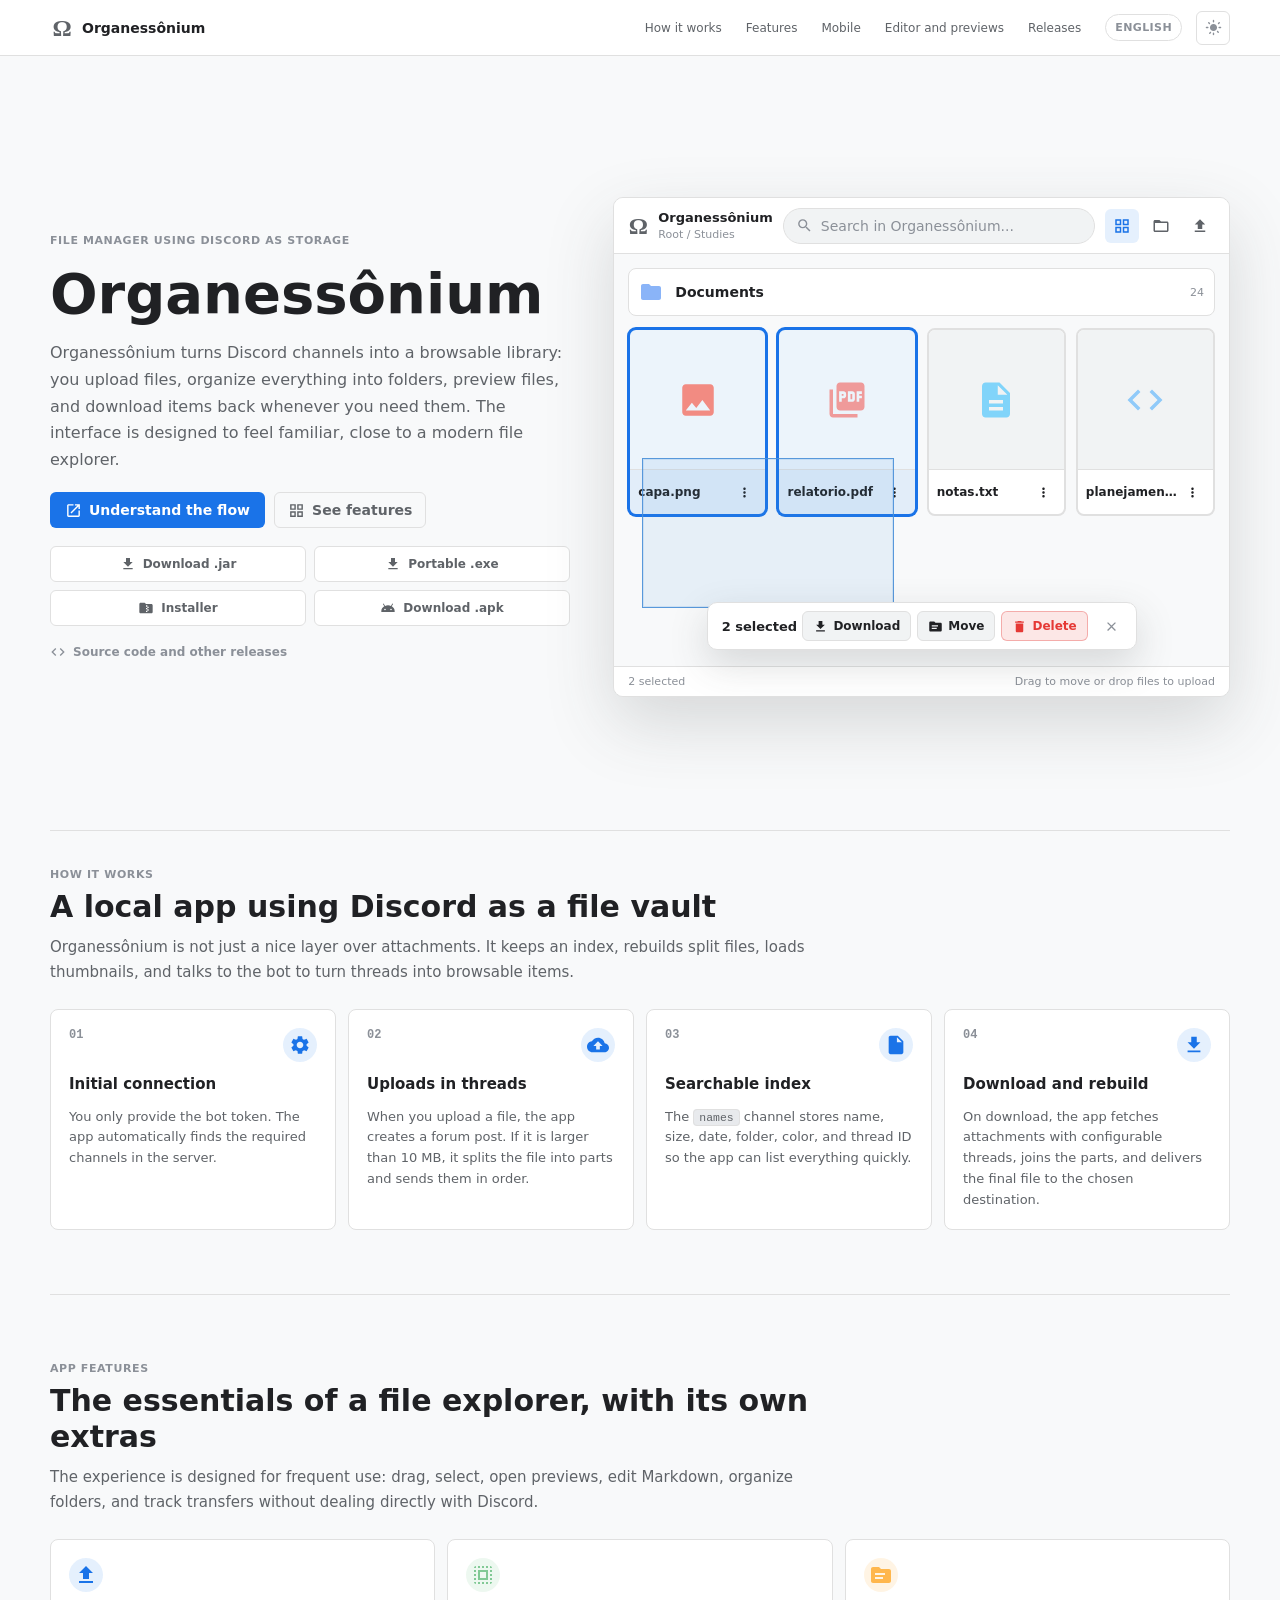
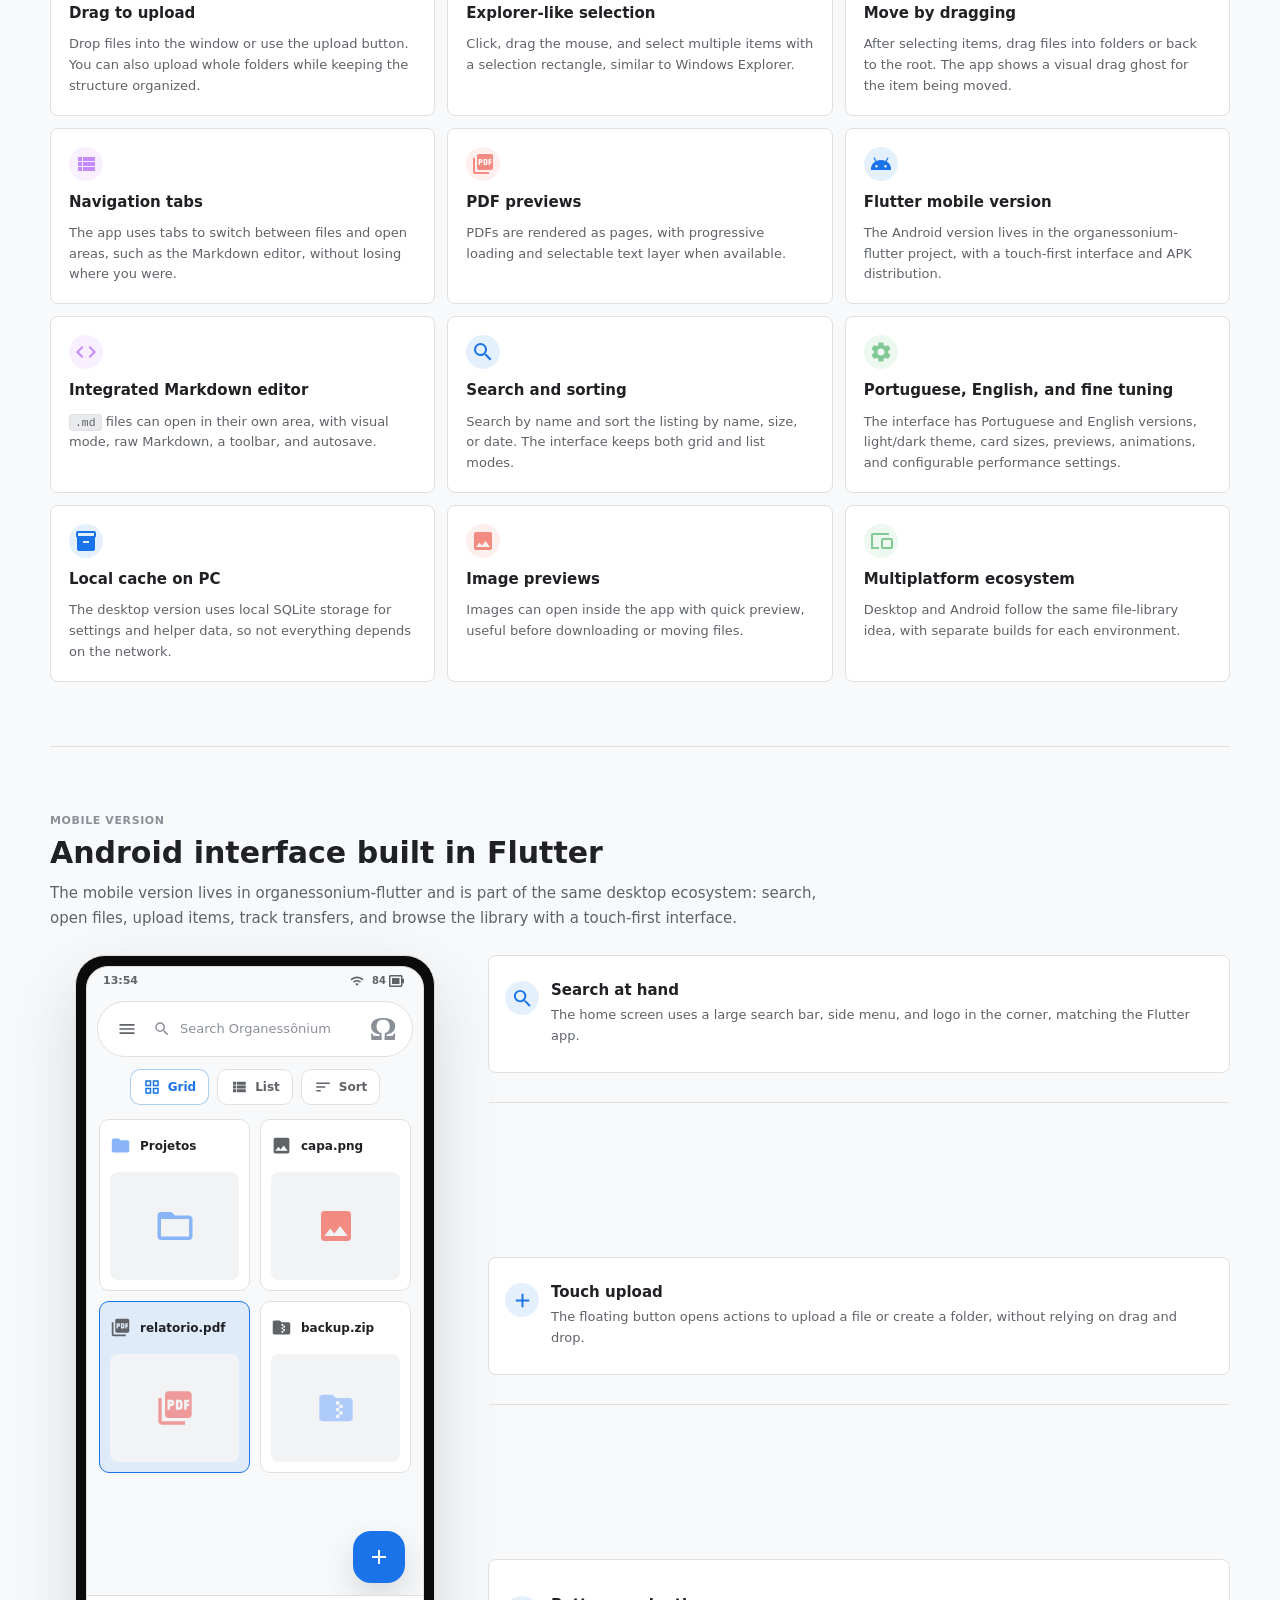
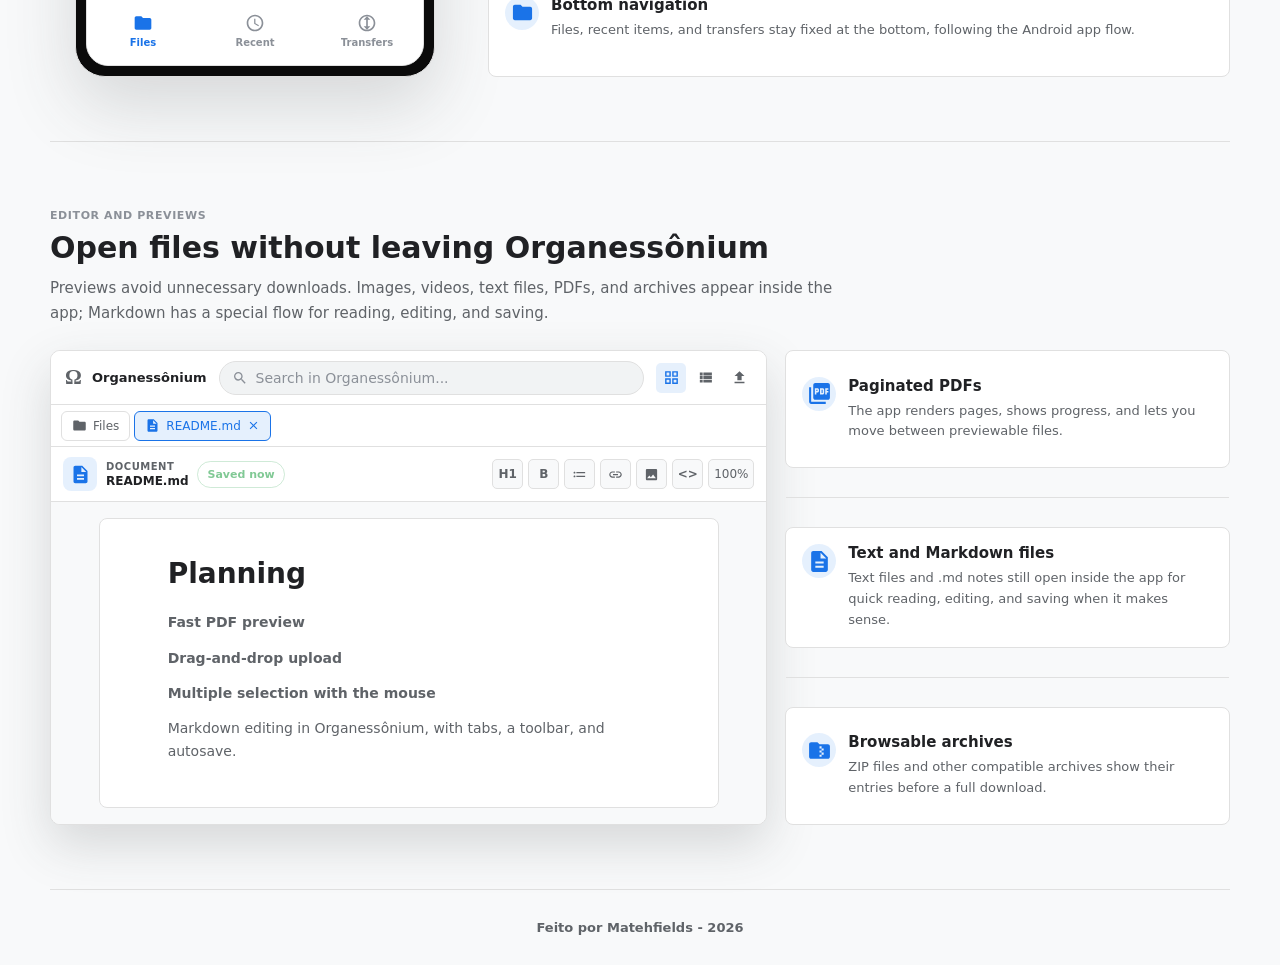
==== commit ce3ae8c4: "Add files via upload" ====
--- a/index.html
+++ b/index.html
@@ -147,7 +147,7 @@
                 <span class="step-number">01</span>
                 <span class="step-icon" data-icon="settings" data-size="22"></span>
                 <h3 data-i18n="flow1Title">Conexão inicial</h3>
-                <p data-i18n-html="flow1Text">Você configura o token do bot, o canal <code>names</code> para o índice e o fórum <code>apps</code> para os arquivos.</p>
+                <p data-i18n="flow1Text">Você informa apenas o token do bot. O app procura automaticamente os canais necessários no servidor.</p>
             </article>
             <article class="flow-step">
                 <span class="step-number">02</span>
--- a/css/style.css
+++ b/css/style.css
@@ -1023,18 +1023,34 @@
     font-weight:800;
 }
 .site-mobile-notes{
+    align-self:stretch;
     display:grid;
     grid-template-columns:1fr;
+    grid-template-rows:repeat(3,auto);
+    align-content:space-between;
     gap:10px;
 }
 .site-mobile-notes article{
+    position:relative;
     display:grid;
     grid-template-columns:34px minmax(0,1fr);
     gap:12px;
     border:1px solid var(--border);
     border-radius:8px;
     background:var(--surface);
+    min-height:118px;
+    align-content:center;
     padding:16px;
+}
+.site-mobile-notes article:not(:last-child)::after{
+    content:"";
+    position:absolute;
+    left:0;
+    right:0;
+    bottom:-31px;
+    height:1px;
+    background:var(--border);
+    pointer-events:none;
 }
 .site-mobile-notes article > span{
     width:34px;
@@ -1239,13 +1255,31 @@
 }
 
 html.site-touch-device .site-nav{display:none;}
+html.site-touch-device .site-topbar{
+    flex-wrap:wrap;
+    gap:9px;
+    padding:10px 16px;
+}
+html.site-touch-device .site-brand{flex:1;}
+html.site-touch-device .language-toggle{order:3;}
+html.site-touch-device h1{font-size:40px;}
+html.site-touch-device .hero-lede{font-size:15px;}
 html.site-touch-device .hero-section{
+    width:min(430px,calc(100% - 32px));
     min-height:auto;
     grid-template-columns:1fr;
-    padding-top:34px;
-}
+    gap:24px;
+    padding:26px 0 22px;
+}
+html.site-touch-device .content-band,
+html.site-touch-device .site-footer{width:min(430px,calc(100% - 32px));}
+html.site-touch-device .hero-section + .content-band{padding-top:28px;}
+html.site-touch-device .content-band{padding:46px 0;}
+html.site-touch-device .section-heading h2{font-size:24px;}
+html.site-touch-device .flow-grid,
+html.site-touch-device .feature-grid{grid-template-columns:1fr;}
 html.site-touch-device .site-product-shot{
-    width:min(100%,720px);
+    width:100%;
     min-height:560px;
     margin:0 auto;
 }
@@ -1276,6 +1310,10 @@
 html.site-touch-device .site-file-tile:nth-child(n+3){display:flex;}
 html.site-touch-device .site-editor-layout,
 html.site-touch-device .site-mobile-layout{grid-template-columns:1fr;}
+html.site-touch-device .site-mobile-notes{
+    grid-template-columns:1fr;
+    align-content:start;
+}
 html.site-touch-device .site-preview-list{align-self:start;align-content:start;grid-template-rows:none;}
 html.site-touch-device .site-editor-toolbar{justify-content:flex-start;overflow-x:auto;}
 html.site-touch-device .site-selection-bar{
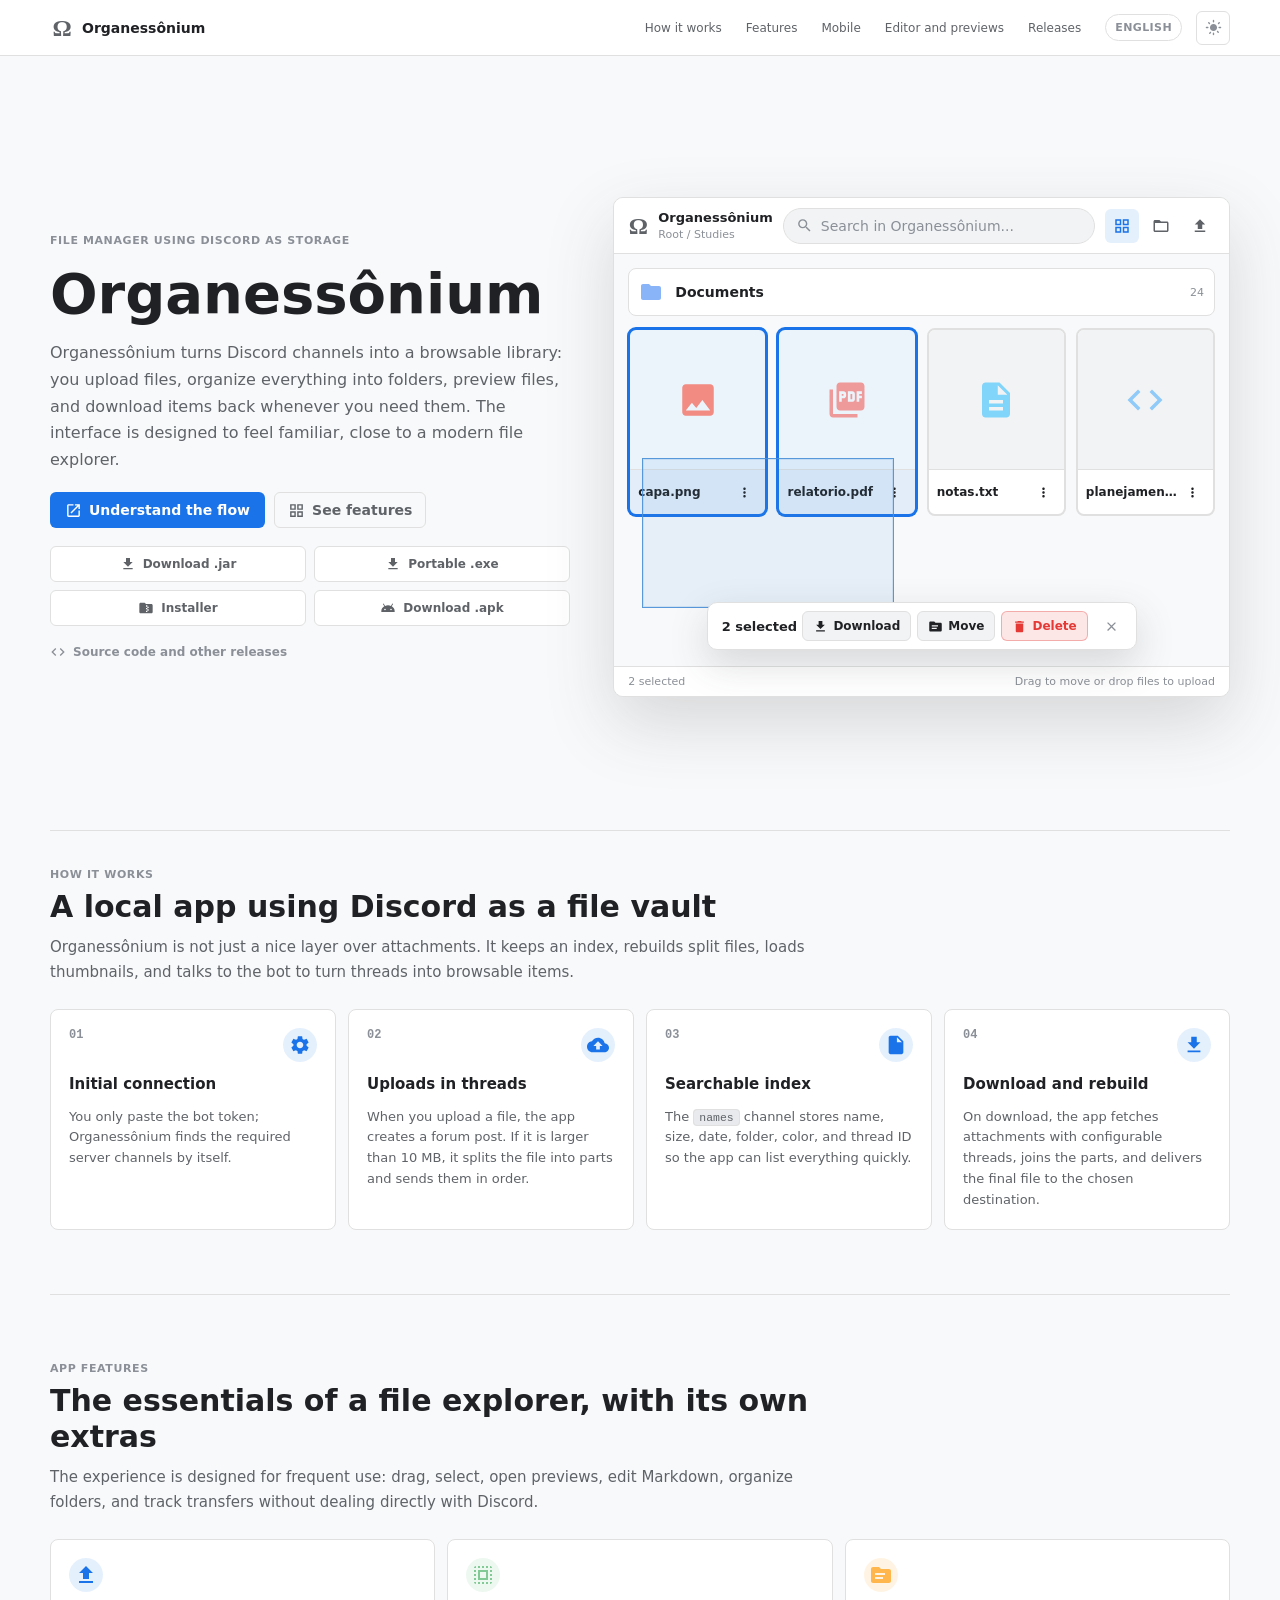
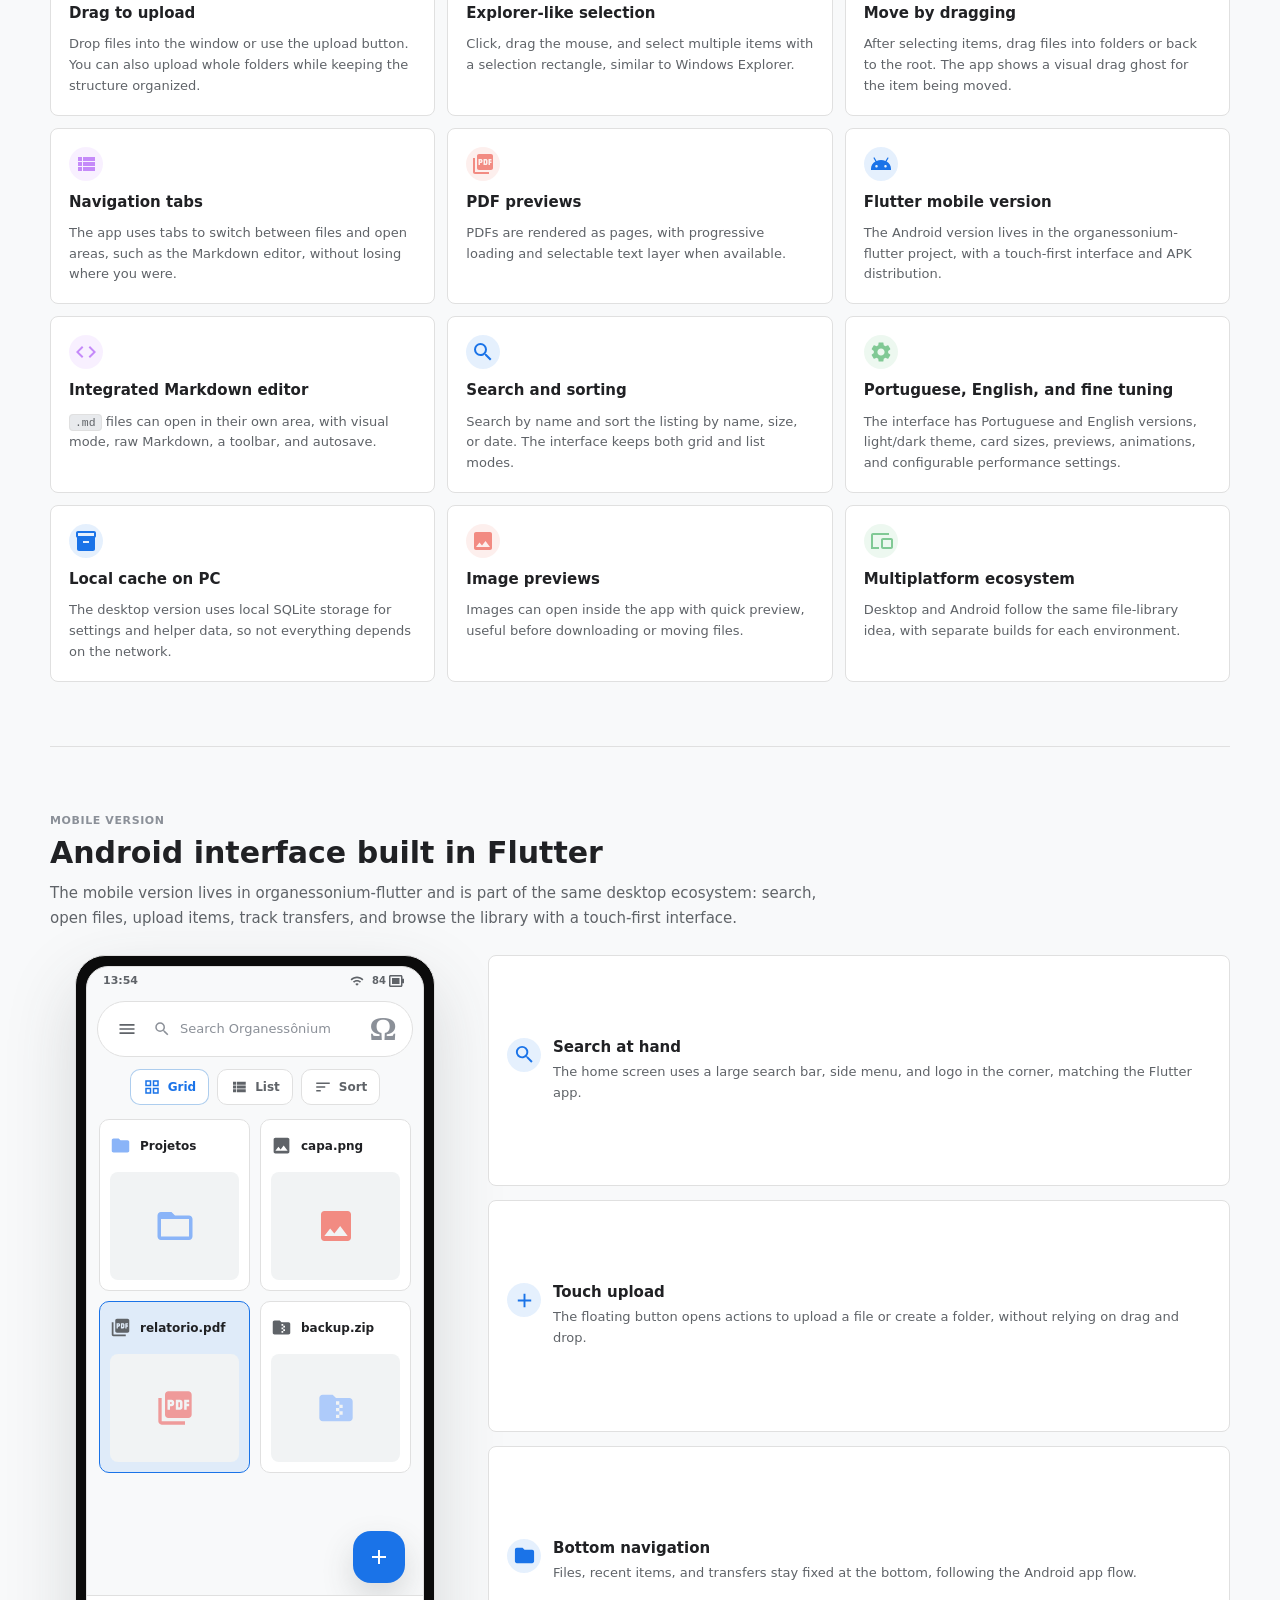
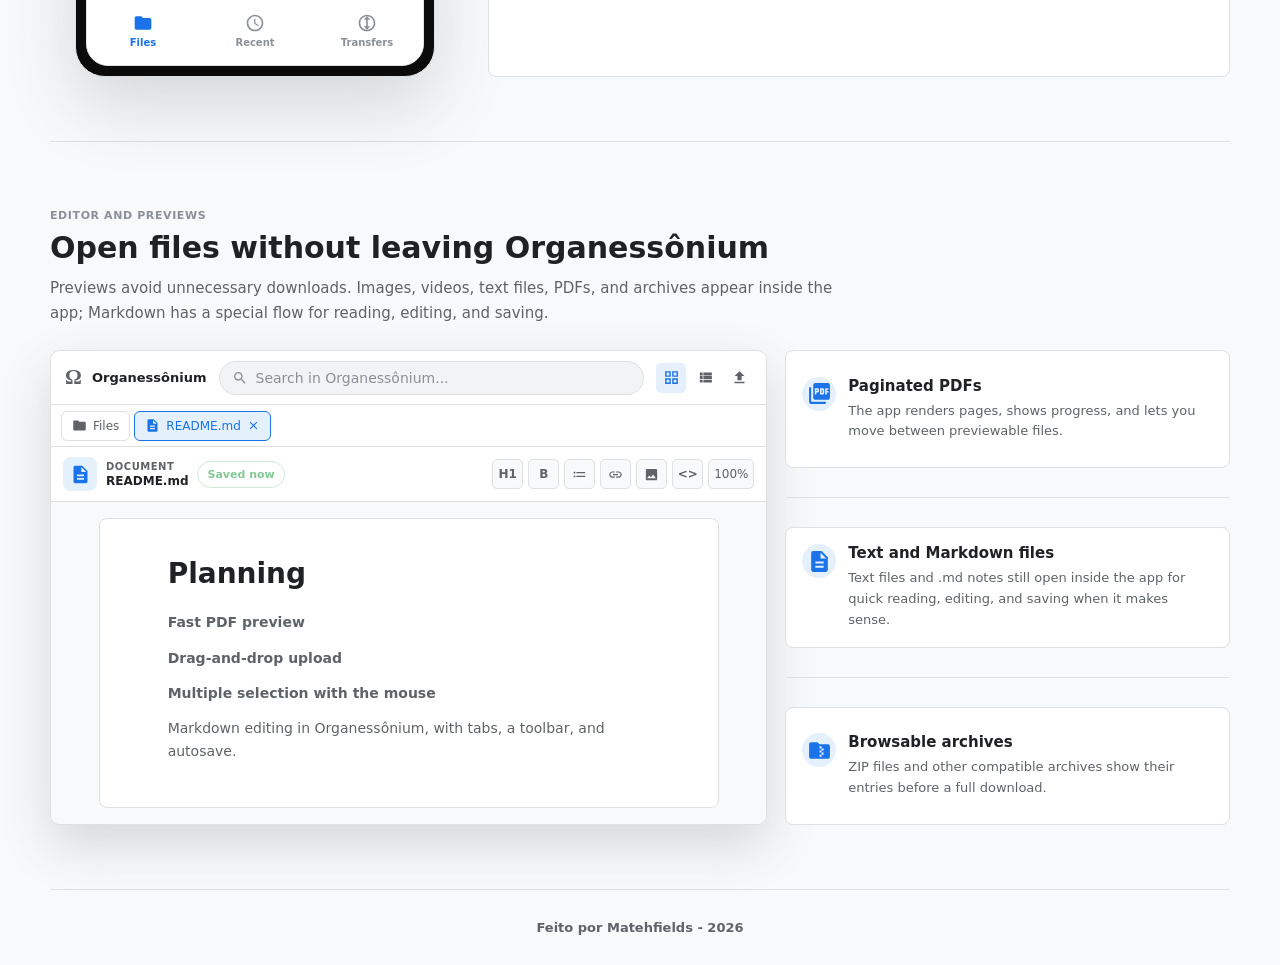
==== commit ef4b1c33: "Add files via upload" ====
--- a/index.html
+++ b/index.html
@@ -147,7 +147,7 @@
                 <span class="step-number">01</span>
                 <span class="step-icon" data-icon="settings" data-size="22"></span>
                 <h3 data-i18n="flow1Title">Conexão inicial</h3>
-                <p data-i18n="flow1Text">Você informa apenas o token do bot. O app procura automaticamente os canais necessários no servidor.</p>
+                <p data-i18n="flow1Text">Você cola apenas o token do bot; o Organessônium encontra sozinho os canais necessários no servidor.</p>
             </article>
             <article class="flow-step">
                 <span class="step-number">02</span>
--- a/css/style.css
+++ b/css/style.css
@@ -816,7 +816,7 @@
     display:grid;
     grid-template-columns:minmax(300px,410px) minmax(0,1fr);
     gap:28px;
-    align-items:center;
+    align-items:stretch;
 }
 .site-phone-shot{
     min-width:0;
@@ -1024,11 +1024,12 @@
 }
 .site-mobile-notes{
     align-self:stretch;
+    min-height:100%;
     display:grid;
     grid-template-columns:1fr;
-    grid-template-rows:repeat(3,auto);
-    align-content:space-between;
-    gap:10px;
+    grid-template-rows:repeat(3,minmax(0,1fr));
+    align-content:stretch;
+    gap:14px;
 }
 .site-mobile-notes article{
     position:relative;
@@ -1038,19 +1039,10 @@
     border:1px solid var(--border);
     border-radius:8px;
     background:var(--surface);
-    min-height:118px;
+    min-height:0;
+    height:100%;
     align-content:center;
-    padding:16px;
-}
-.site-mobile-notes article:not(:last-child)::after{
-    content:"";
-    position:absolute;
-    left:0;
-    right:0;
-    bottom:-31px;
-    height:1px;
-    background:var(--border);
-    pointer-events:none;
+    padding:18px;
 }
 .site-mobile-notes article > span{
     width:34px;
@@ -1235,7 +1227,10 @@
     .site-preview-list{align-self:start;align-content:start;grid-template-rows:none;}
     .site-editor-toolbar{justify-content:flex-start;overflow-x:auto;}
     .site-mobile-layout{grid-template-columns:1fr;}
-    .site-mobile-notes{grid-template-columns:repeat(3,minmax(0,1fr));}
+    .site-mobile-notes{
+        grid-template-columns:1fr;
+        grid-template-rows:repeat(3,minmax(118px,auto));
+    }
     .release-hero{grid-template-columns:1fr;min-height:auto;padding-top:38px;}
     .release-grid{grid-template-columns:1fr;}
 }
@@ -1312,6 +1307,7 @@
 html.site-touch-device .site-mobile-layout{grid-template-columns:1fr;}
 html.site-touch-device .site-mobile-notes{
     grid-template-columns:1fr;
+    grid-template-rows:repeat(3,minmax(118px,auto));
     align-content:start;
 }
 html.site-touch-device .site-preview-list{align-self:start;align-content:start;grid-template-rows:none;}
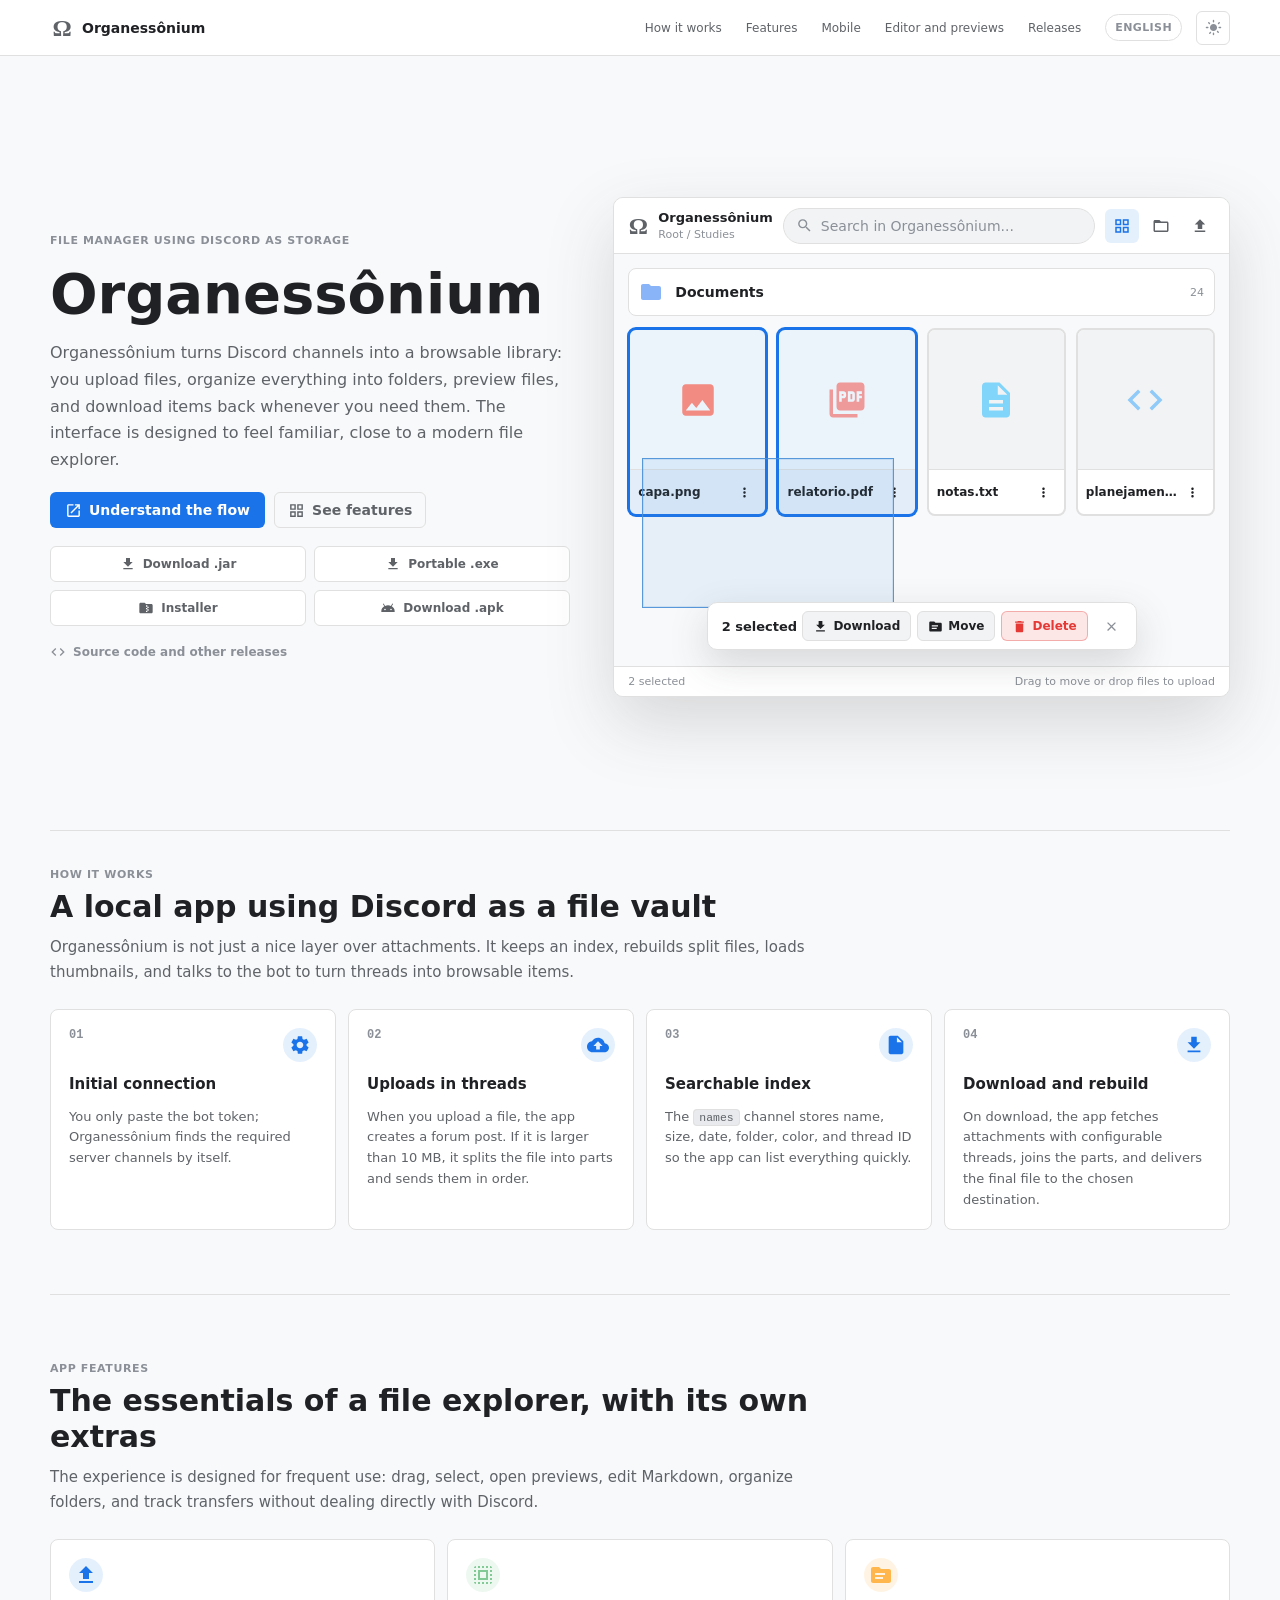
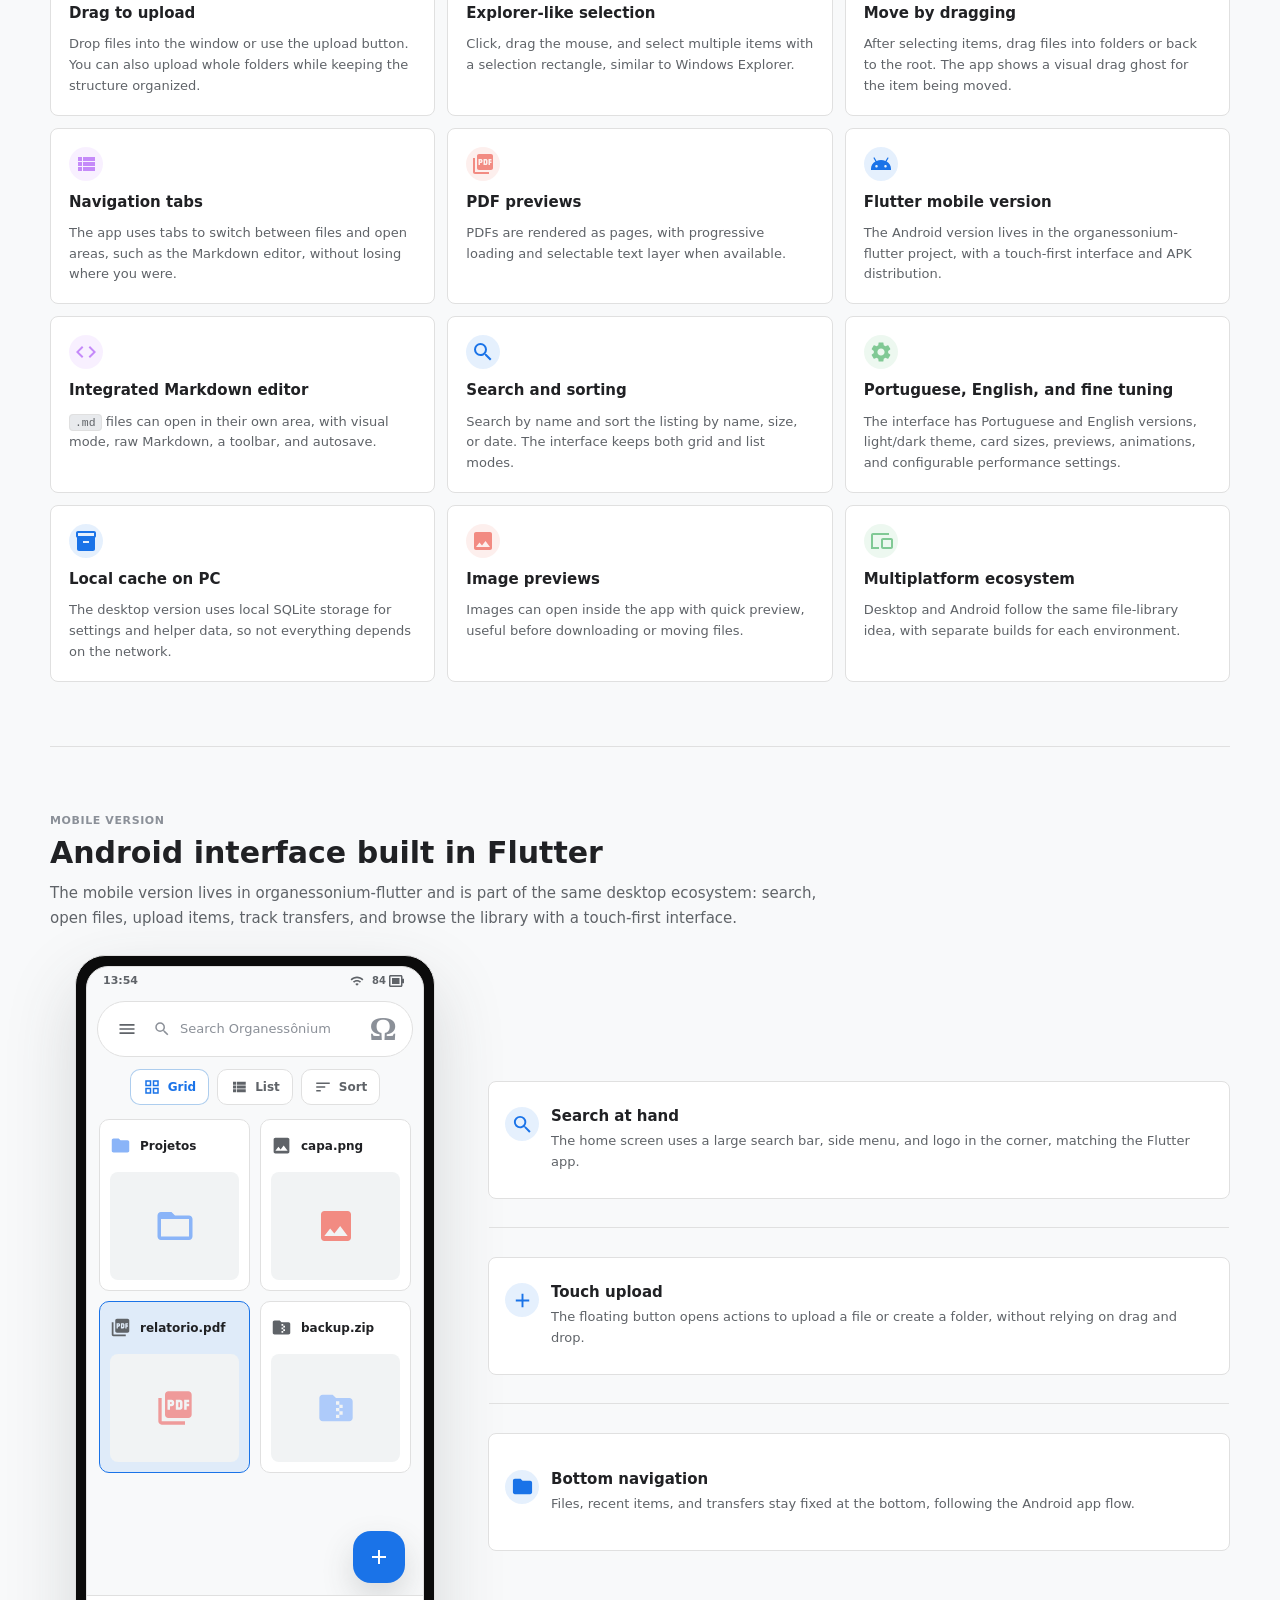
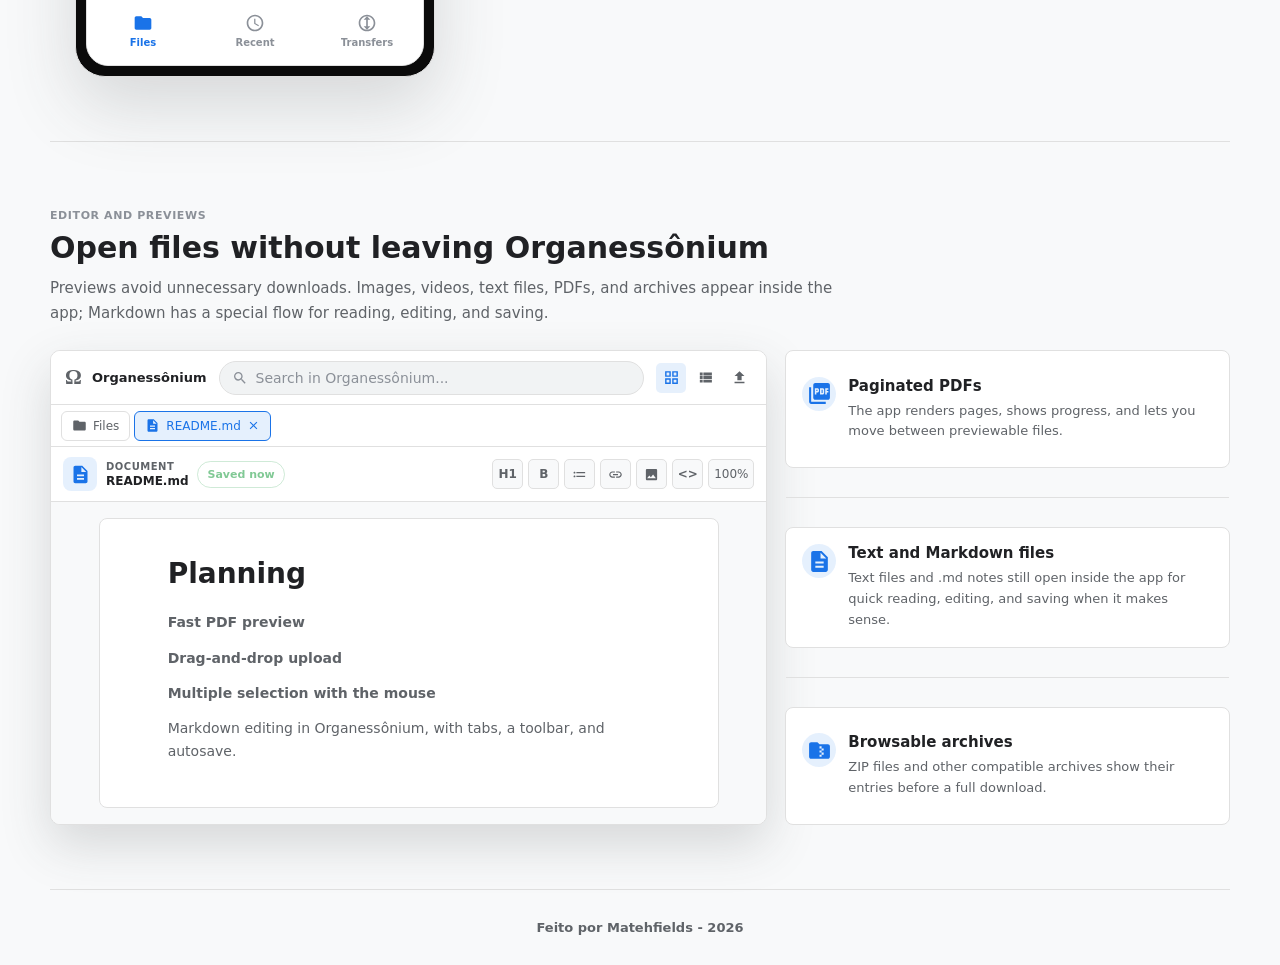
==== commit 077d7288: "Add files via upload" ====
--- a/index.html
+++ b/index.html
@@ -246,9 +246,9 @@
     <section id="mobile" class="content-band mobile-band" aria-labelledby="mobile-title">
         <div class="section-heading">
             <span class="eyebrow" data-i18n="mobileEyebrow">Versão mobile</span>
-            <h2 id="mobile-title" data-i18n="mobileTitle">Interface Android feita em Flutter</h2>
+            <h2 id="mobile-title" data-i18n="mobileTitle">Interface Android desenvolvida em Flutter</h2>
             <p data-i18n="mobileLead">
-                A versão mobile fica em organessonium-flutter e segue o mesmo conceito do desktop: buscar, abrir arquivos,
+                A versão mobile segue o mesmo conceito do desktop: buscar, abrir arquivos,
                 enviar itens, acompanhar transferências e navegar pela biblioteca com uma interface própria para toque.
             </p>
         </div>
--- a/css/style.css
+++ b/css/style.css
@@ -816,7 +816,7 @@
     display:grid;
     grid-template-columns:minmax(300px,410px) minmax(0,1fr);
     gap:28px;
-    align-items:stretch;
+    align-items:center;
 }
 .site-phone-shot{
     min-width:0;
@@ -1023,13 +1023,12 @@
     font-weight:800;
 }
 .site-mobile-notes{
-    align-self:stretch;
-    min-height:100%;
+    align-self:center;
     display:grid;
     grid-template-columns:1fr;
-    grid-template-rows:repeat(3,minmax(0,1fr));
-    align-content:stretch;
-    gap:14px;
+    grid-template-rows:repeat(3,auto);
+    align-content:center;
+    gap:58px;
 }
 .site-mobile-notes article{
     position:relative;
@@ -1039,10 +1038,19 @@
     border:1px solid var(--border);
     border-radius:8px;
     background:var(--surface);
-    min-height:0;
-    height:100%;
+    min-height:118px;
     align-content:center;
-    padding:18px;
+    padding:16px;
+}
+.site-mobile-notes article:not(:last-child)::after{
+    content:"";
+    position:absolute;
+    left:0;
+    right:0;
+    bottom:-30px;
+    height:1px;
+    background:var(--border);
+    pointer-events:none;
 }
 .site-mobile-notes article > span{
     width:34px;
@@ -1214,7 +1222,7 @@
 
 :focus-visible{outline:2px solid var(--accent);outline-offset:2px;}
 
-@media (max-width:1040px){
+@media (max-width:900px){
     .site-nav{display:none;}
     .hero-section{
         min-height:auto;
@@ -1228,108 +1236,17 @@
     .site-editor-toolbar{justify-content:flex-start;overflow-x:auto;}
     .site-mobile-layout{grid-template-columns:1fr;}
     .site-mobile-notes{
+        align-self:stretch;
         grid-template-columns:1fr;
-        grid-template-rows:repeat(3,minmax(118px,auto));
+        gap:14px;
+        align-content:start;
+    }
+    .site-mobile-notes article:not(:last-child)::after{
+        display:none;
     }
     .release-hero{grid-template-columns:1fr;min-height:auto;padding-top:38px;}
     .release-grid{grid-template-columns:1fr;}
 }
-
-@media (hover:none) and (pointer:coarse){
-    .site-nav{display:none;}
-    .hero-section{
-        min-height:auto;
-        grid-template-columns:1fr;
-        padding-top:34px;
-    }
-    .site-product-shot{min-height:500px;}
-    .site-editor-layout{grid-template-columns:1fr;}
-    .site-preview-list{align-self:start;align-content:start;grid-template-rows:none;}
-    .site-editor-toolbar{justify-content:flex-start;overflow-x:auto;}
-    .site-mobile-layout{grid-template-columns:1fr;}
-}
-
-html.site-touch-device .site-nav{display:none;}
-html.site-touch-device .site-topbar{
-    flex-wrap:wrap;
-    gap:9px;
-    padding:10px 16px;
-}
-html.site-touch-device .site-brand{flex:1;}
-html.site-touch-device .language-toggle{order:3;}
-html.site-touch-device h1{font-size:40px;}
-html.site-touch-device .hero-lede{font-size:15px;}
-html.site-touch-device .hero-section{
-    width:min(430px,calc(100% - 32px));
-    min-height:auto;
-    grid-template-columns:1fr;
-    gap:24px;
-    padding:26px 0 22px;
-}
-html.site-touch-device .content-band,
-html.site-touch-device .site-footer{width:min(430px,calc(100% - 32px));}
-html.site-touch-device .hero-section + .content-band{padding-top:28px;}
-html.site-touch-device .content-band{padding:46px 0;}
-html.site-touch-device .section-heading h2{font-size:24px;}
-html.site-touch-device .flow-grid,
-html.site-touch-device .feature-grid{grid-template-columns:1fr;}
-html.site-touch-device .site-product-shot{
-    width:100%;
-    min-height:560px;
-    margin:0 auto;
-}
-html.site-touch-device .site-mock-topbar{
-    height:auto;
-    grid-template-columns:minmax(0,1fr) auto;
-    grid-template-areas:
-        "brand actions"
-        "search search";
-    gap:8px;
-    padding:8px 10px;
-}
-html.site-touch-device .site-mock-brand{grid-area:brand;}
-html.site-touch-device .site-mock-brand span:not(.logo-omega){display:block;}
-html.site-touch-device .site-mock-search{grid-area:search;height:32px;padding:0 10px;}
-html.site-touch-device .site-mock-actions{grid-area:actions;}
-html.site-touch-device .site-mock-actions > span{width:30px;height:30px;}
-html.site-touch-device .site-folder-chip{height:44px;margin-bottom:10px;}
-html.site-touch-device .site-mock-body{min-height:474px;padding:10px 10px 90px;}
-html.site-touch-device .site-selection-box{
-    left:20px;
-    top:154px;
-    width:calc(100% - 72px);
-    height:128px;
-}
-html.site-touch-device .site-file-grid{grid-template-columns:repeat(2,minmax(0,1fr));}
-html.site-touch-device .site-file-tile{height:128px;}
-html.site-touch-device .site-file-tile:nth-child(n+3){display:flex;}
-html.site-touch-device .site-editor-layout,
-html.site-touch-device .site-mobile-layout{grid-template-columns:1fr;}
-html.site-touch-device .site-mobile-notes{
-    grid-template-columns:1fr;
-    grid-template-rows:repeat(3,minmax(118px,auto));
-    align-content:start;
-}
-html.site-touch-device .site-preview-list{align-self:start;align-content:start;grid-template-rows:none;}
-html.site-touch-device .site-editor-toolbar{justify-content:flex-start;overflow-x:auto;}
-html.site-touch-device .site-selection-bar{
-    grid-template-columns:minmax(88px,1fr) auto 28px;
-    grid-template-areas:"count actions close";
-    width:min(360px,calc(100% - 20px));
-    min-height:48px;
-    bottom:12px;
-    row-gap:0;
-}
-html.site-touch-device .site-selection-count{grid-area:count;}
-html.site-touch-device .site-selection-actions{grid-area:actions;display:flex;justify-content:flex-end;overflow:hidden;}
-html.site-touch-device .site-selection-actions button{
-    width:32px;
-    height:30px;
-    gap:0;
-    padding:0;
-}
-html.site-touch-device .site-selection-actions button span:last-child{display:none;}
-html.site-touch-device .site-selection-close{grid-area:close;}
 
 @media (max-width:700px){
     .site-topbar{
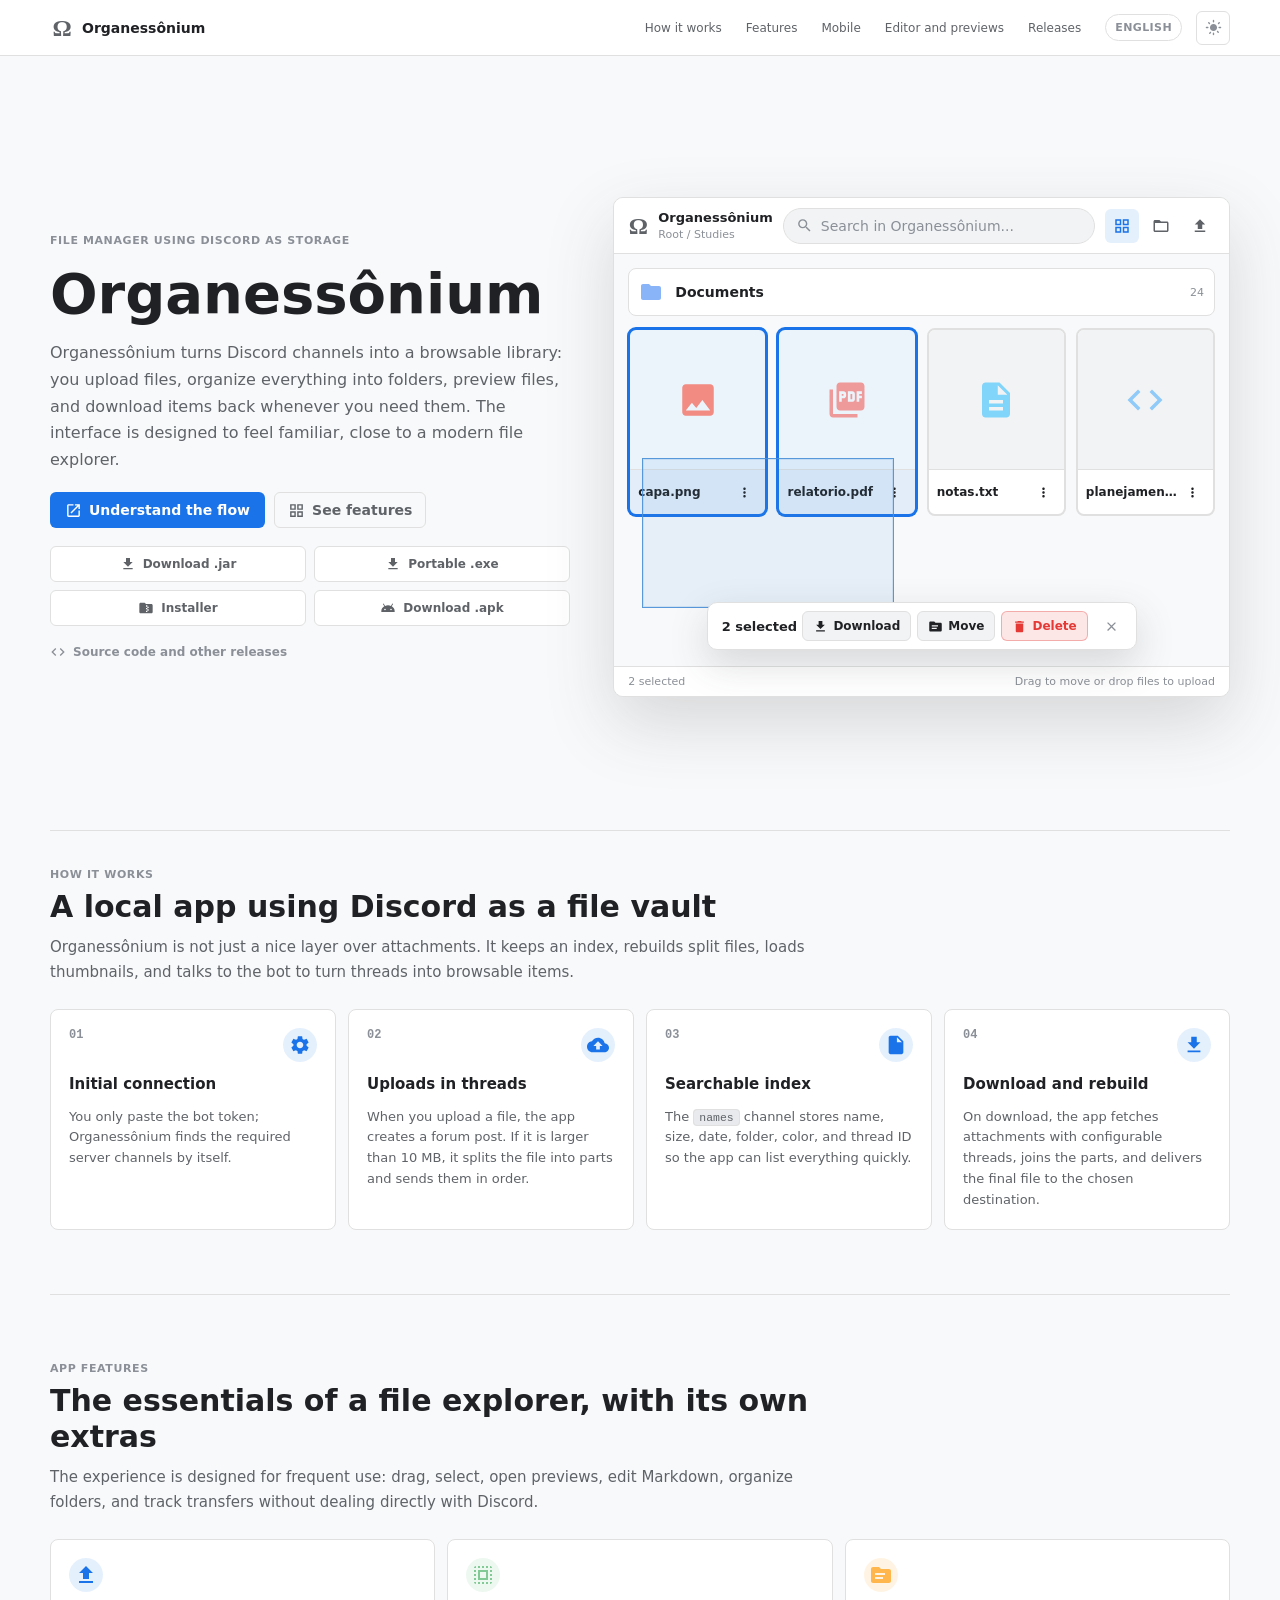
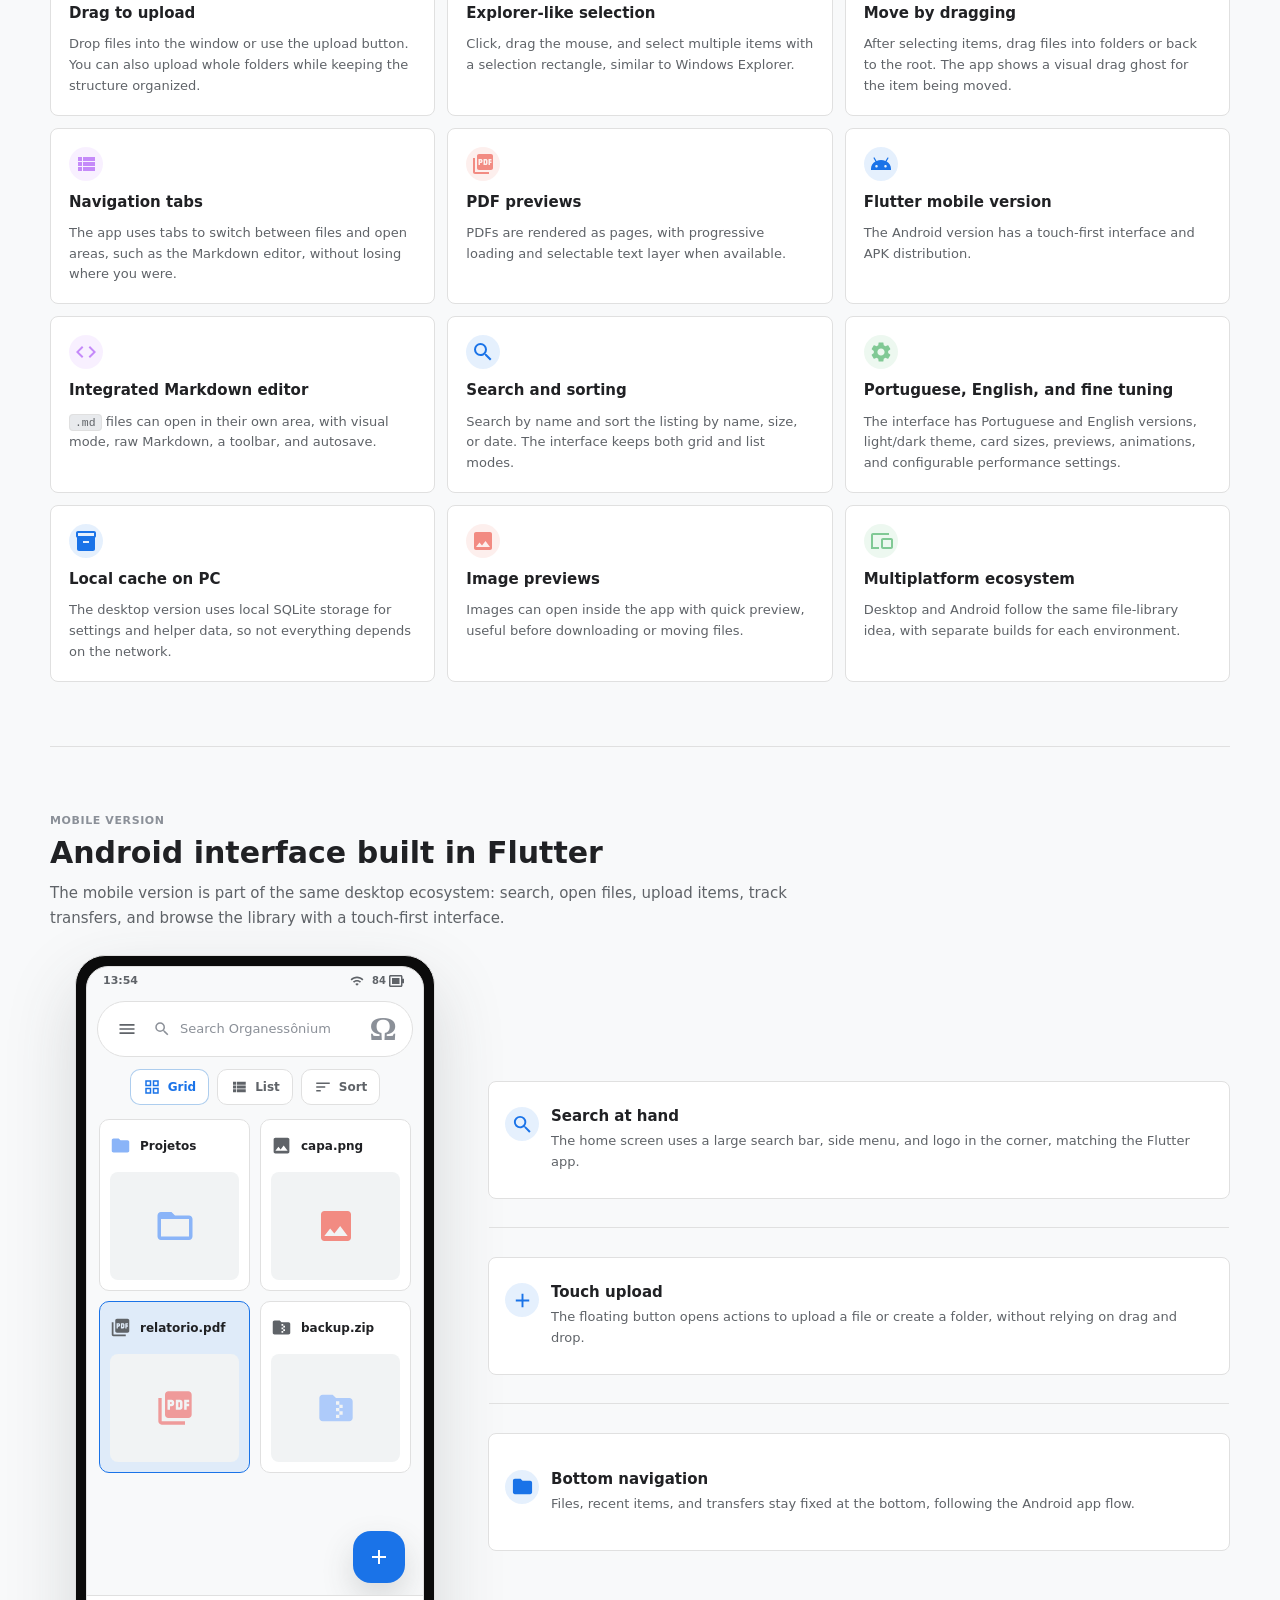
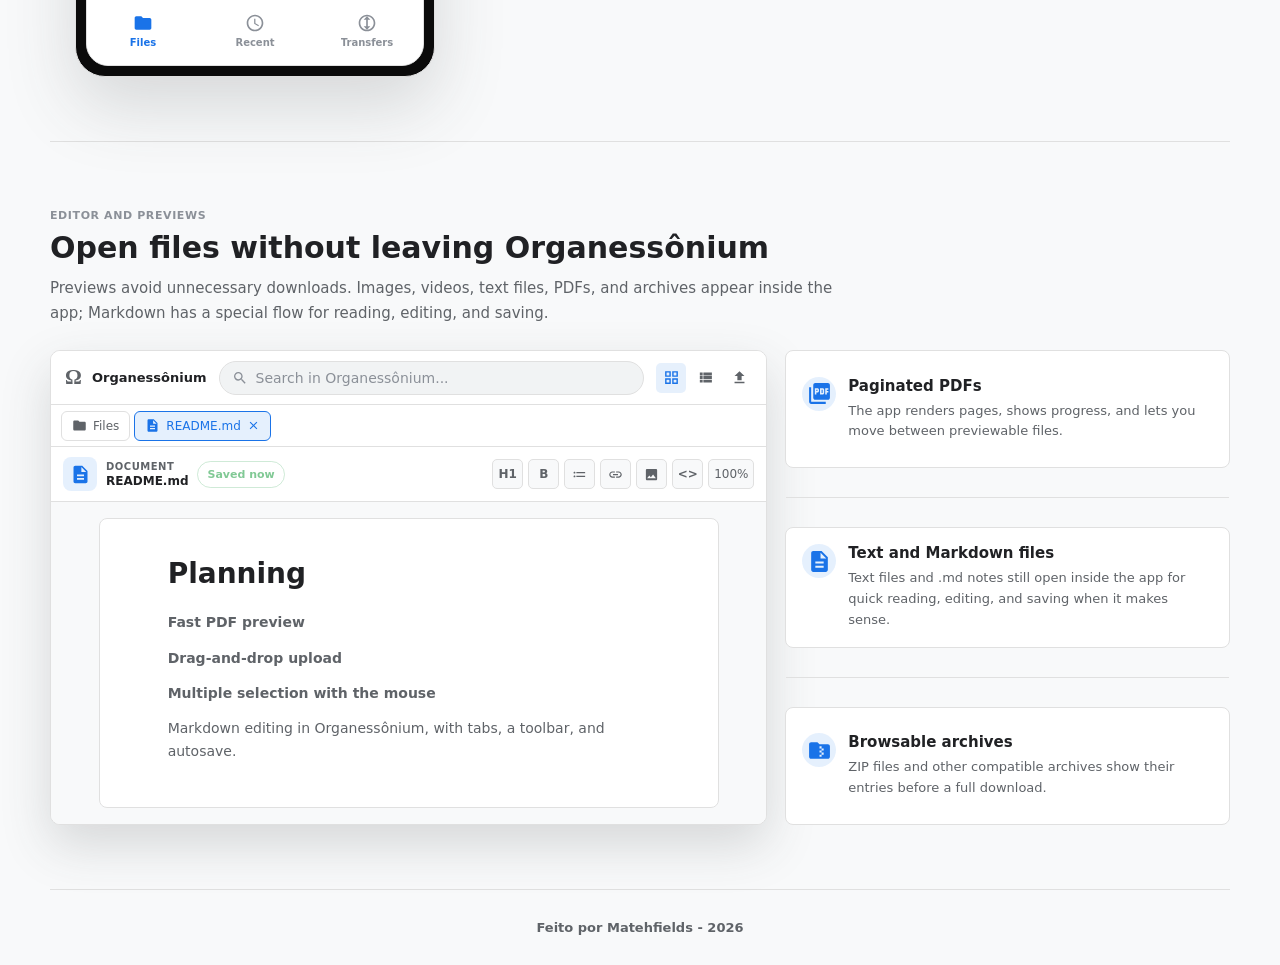
==== commit e148dc39: "Add files via upload" ====
--- a/index.html
+++ b/index.html
@@ -208,7 +208,7 @@
             <article class="feature-card">
                 <span class="feature-icon" data-icon="android" data-size="24"></span>
                 <h3 data-i18n="featureMobileTitle">Versão mobile Flutter</h3>
-                <p data-i18n="featureMobileText">A versão Android fica no projeto organessonium-flutter, com interface pensada para toque e distribuição por APK.</p>
+                <p data-i18n="featureMobileText">A versão Android tem interface pensada para toque e distribuição por APK.</p>
             </article>
             <article class="feature-card">
                 <span class="feature-icon purple" data-icon="code" data-size="24"></span>
@@ -246,10 +246,10 @@
     <section id="mobile" class="content-band mobile-band" aria-labelledby="mobile-title">
         <div class="section-heading">
             <span class="eyebrow" data-i18n="mobileEyebrow">Versão mobile</span>
-            <h2 id="mobile-title" data-i18n="mobileTitle">Interface Android desenvolvida em Flutter</h2>
+            <h2 id="mobile-title" data-i18n="mobileTitle">Interface Android feita em Flutter</h2>
             <p data-i18n="mobileLead">
-                A versão mobile segue o mesmo conceito do desktop: buscar, abrir arquivos,
-                enviar itens, acompanhar transferências e navegar pela biblioteca com uma interface própria para toque.
+                A versão mobile faz parte do mesmo ecossistema do desktop: buscar, abrir arquivos,
+                enviar itens, acompanhar transferências e navegar pela biblioteca com interface própria para toque.
             </p>
         </div>
 
--- a/css/style.css
+++ b/css/style.css
@@ -257,7 +257,9 @@
 .site-editor-preview,
 .site-editor-preview *,
 .site-preview-list,
-.site-preview-list *{
+.site-preview-list *,
+.site-phone-shot,
+.site-phone-shot *{
     box-sizing:border-box;
 }
 .site-product-shot :where(article,div,span,small,strong,footer,button),
